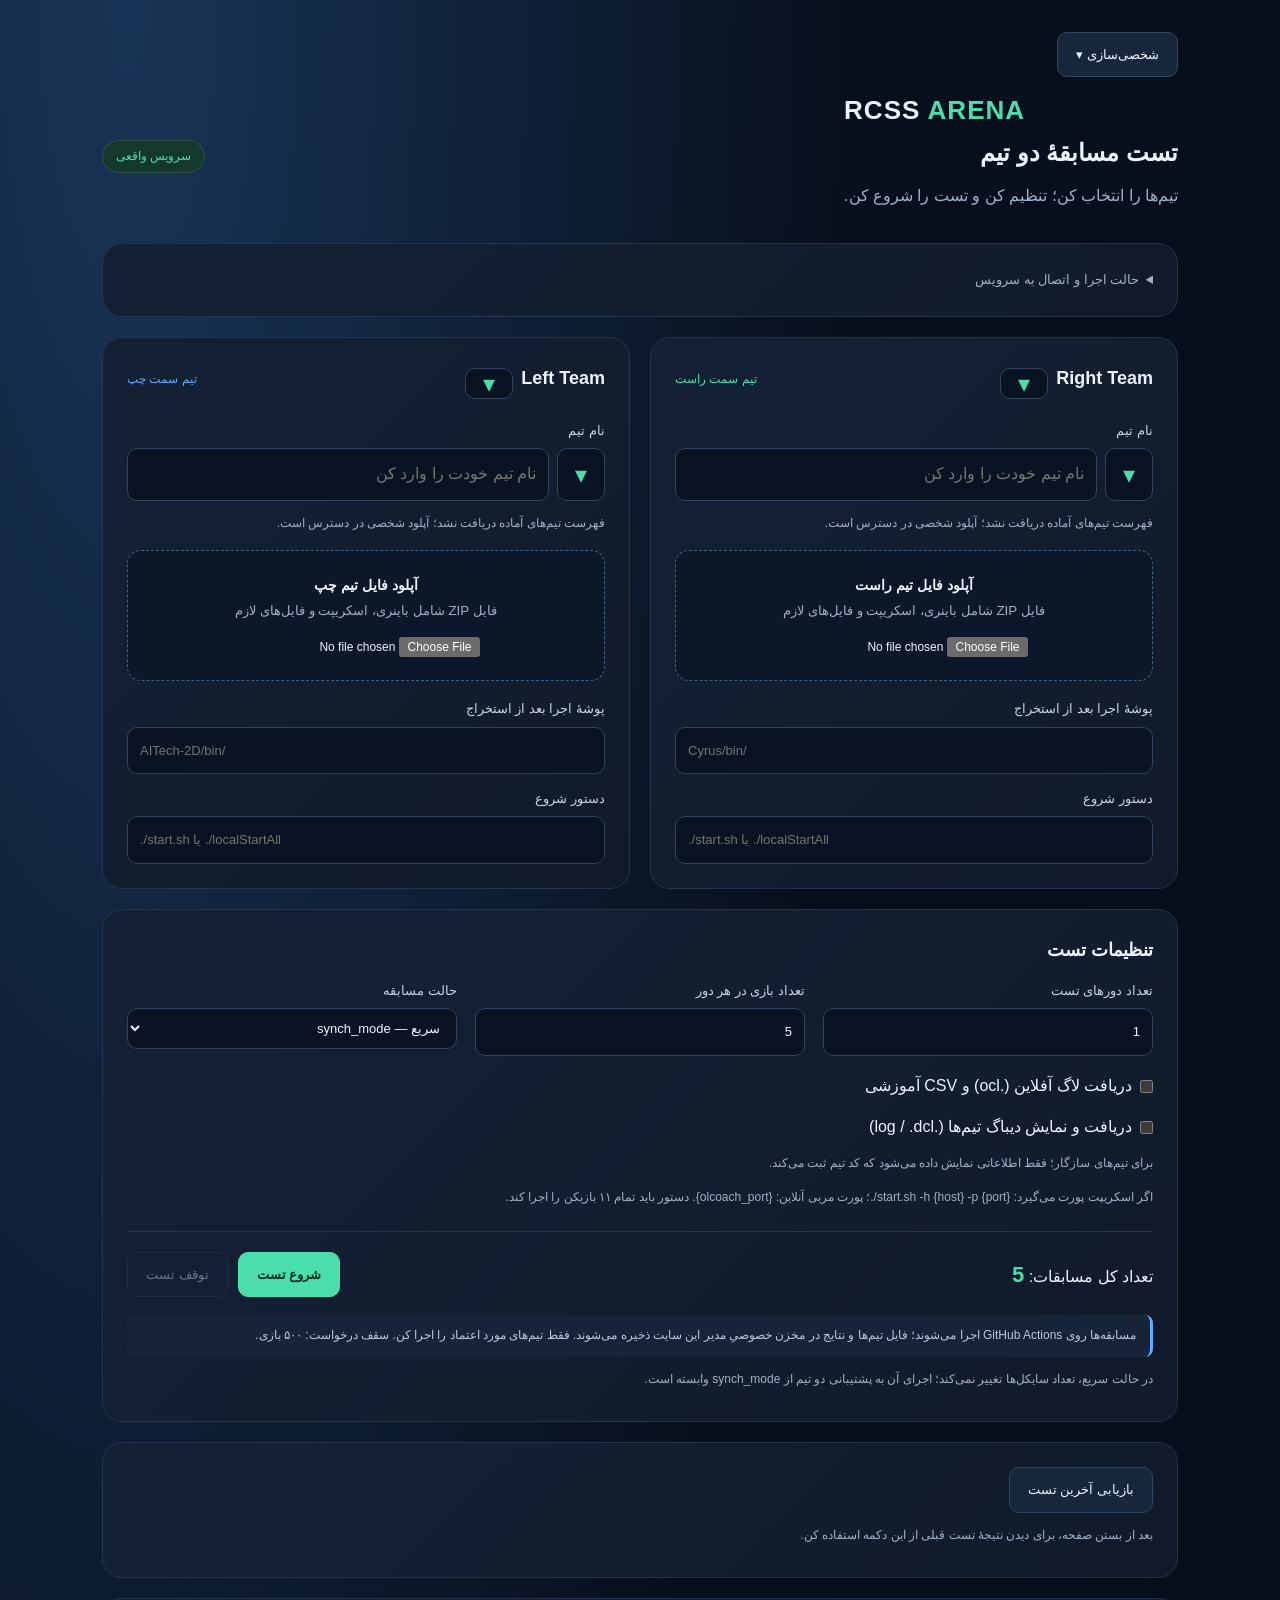
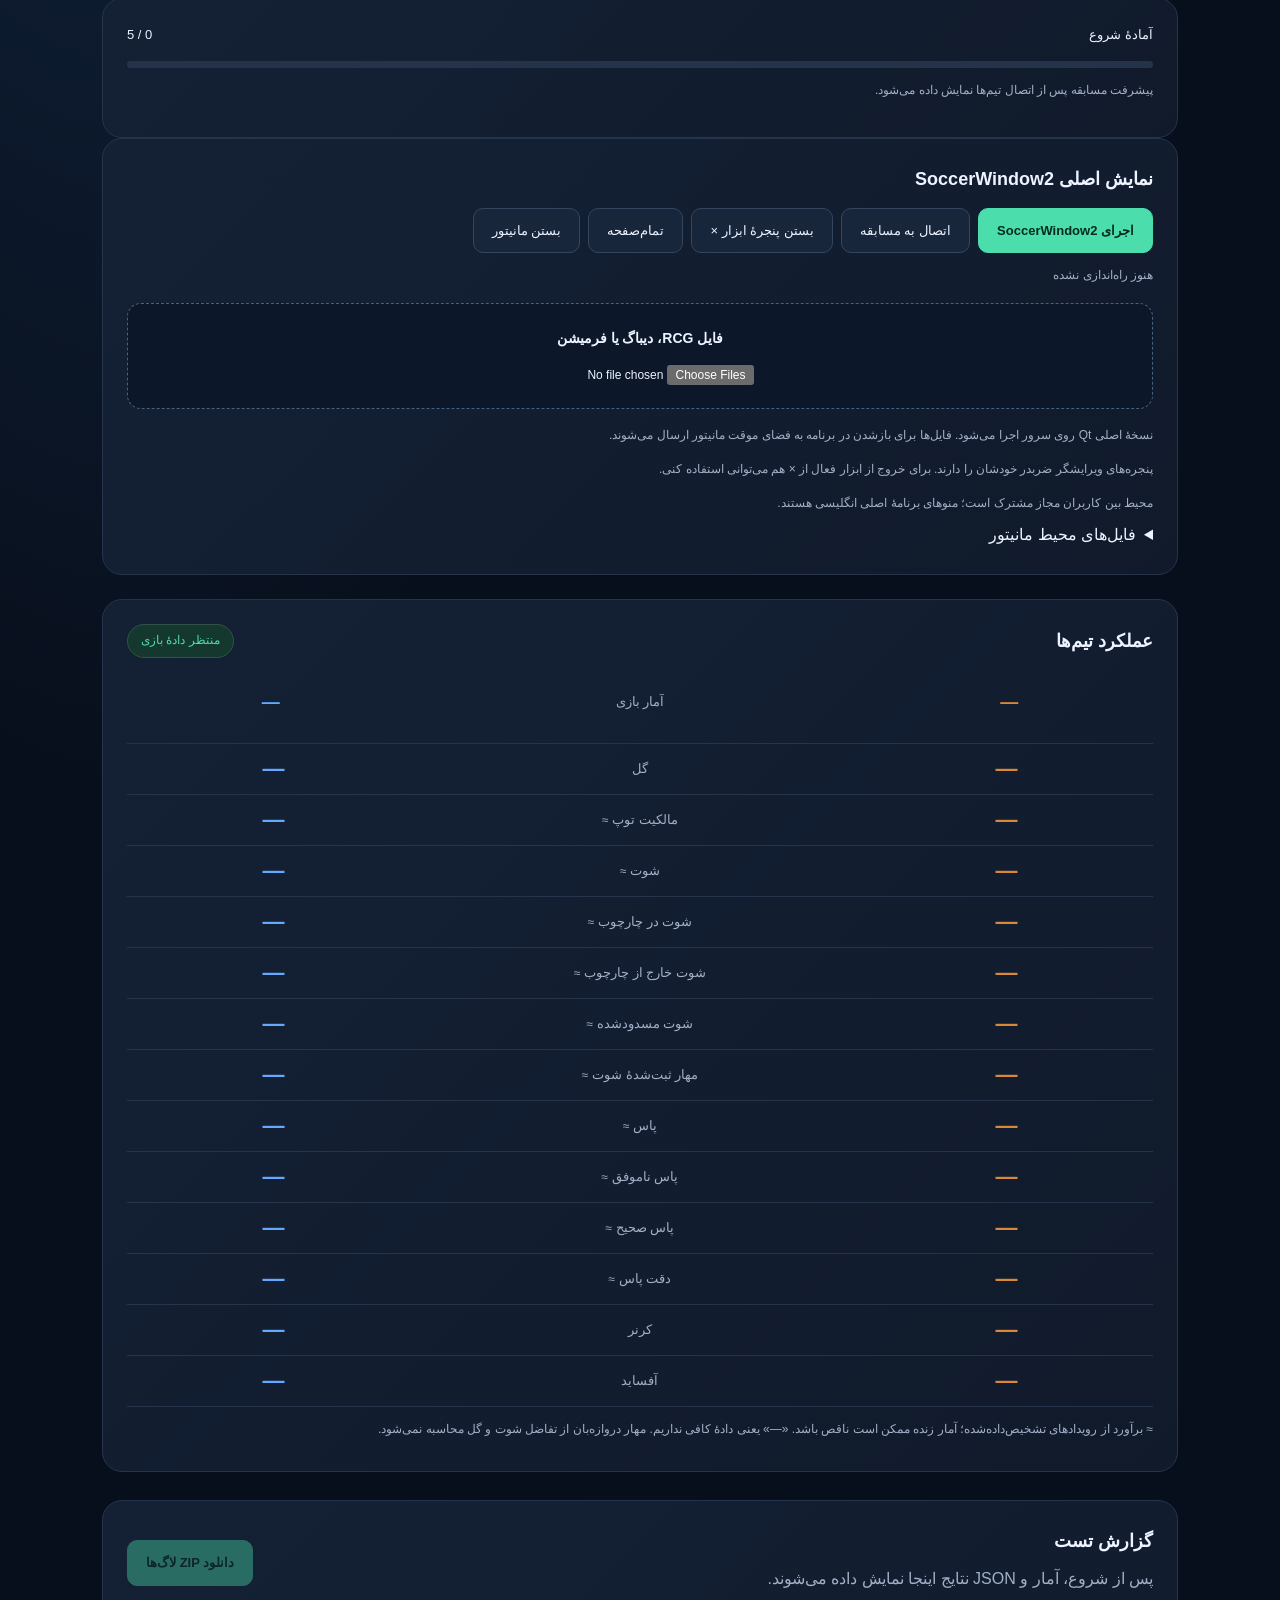
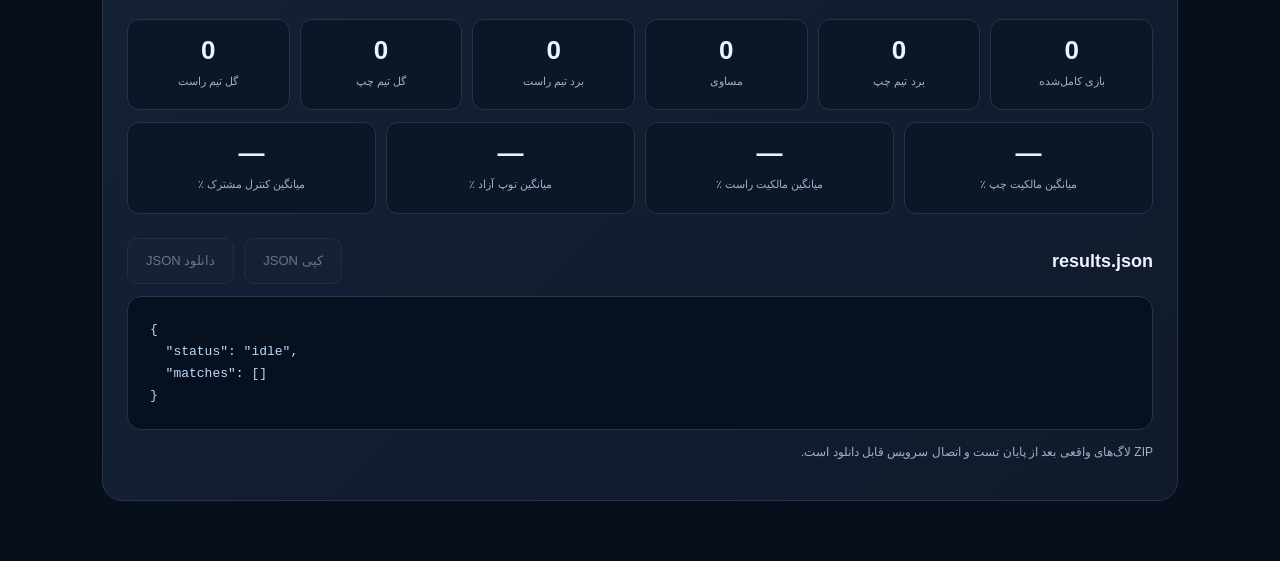
==== static/index.html @ b28826cb "Install upstream time header; complete site translations and native desktop lifecycle" ====
<!doctype html>
<html lang="fa" dir="rtl">
<head>
<meta charset="utf-8"><meta name="viewport" content="width=device-width,initial-scale=1">
<title>RCSS Arena | تست مسابقه</title>
<style>
:root{--bg:#080f1c;--panel:#111c2d;--line:#26344b;--text:#edf3ff;--muted:#a1b0c7;--blue:#62a9ff;--green:#4bddac;--red:#ff838b}*{box-sizing:border-box}body{margin:0;background:radial-gradient(ellipse at 10% 0%,#183456 0,transparent 45%),var(--bg);color:var(--text);font-family:Tahoma,Arial,sans-serif;line-height:1.8}button,input,select{font:inherit}button{cursor:pointer}button:disabled{opacity:.4;cursor:not-allowed}main{max-width:1120px;margin:auto;padding:32px 22px 60px}header{display:flex;align-items:center;justify-content:space-between;gap:16px;margin-bottom:26px}.brand{font:bold 26px Arial;letter-spacing:1px}.brand span{color:var(--green)}h1{font-size:24px;margin:5px 0}h2{font-size:18px;margin:0}p{margin:7px 0;color:var(--muted)}.badge{border:1px solid #315245;background:#14372e;color:var(--green);border-radius:30px;padding:5px 13px;font-size:12px}.card{background:linear-gradient(135deg,#142135,#101a2b);border:1px solid var(--line);border-radius:20px;padding:24px}.teams{display:grid;grid-template-columns:1fr 1fr;gap:20px;direction:ltr}.team{direction:rtl}.team-head{display:flex;align-items:center;justify-content:space-between;margin-bottom:20px}.side{font-size:12px;color:var(--blue)}.right .side{color:var(--green)}.upload{display:block;border:1px dashed #48617e;background:#0c1729;border-radius:14px;padding:22px 12px;text-align:center;cursor:pointer;margin:16px 0}.upload strong{display:block;font-size:14px}.upload small{color:var(--muted);display:block;overflow-wrap:anywhere}.upload input{display:block;margin:14px auto 0;max-width:100%;font-size:12px}label.field{display:block;font-size:13px;color:#c7d4e7;margin-top:13px}input:not([type=file]),select{width:100%;margin-top:6px;background:#091322;color:var(--text);border:1px solid #33435c;border-radius:10px;padding:11px 12px;outline:none}input:focus,select:focus{border-color:var(--blue);box-shadow:0 0 0 3px #62a9ff18}input.ltr{direction:ltr;text-align:left}.controls{margin-top:20px}.grid{display:grid;grid-template-columns:repeat(3,1fr);gap:18px}.total{display:flex;align-items:center;justify-content:space-between;border-top:1px solid var(--line);margin-top:22px;padding-top:20px;gap:15px}.total strong{color:var(--green);font-size:22px}.buttons{display:flex;gap:10px;flex-wrap:wrap}.btn{border:1px solid #34465f;background:#18263c;color:var(--text);border-radius:10px;padding:10px 18px;font-size:13px}.primary{background:var(--green);color:#042b20;border-color:var(--green);font-weight:bold}.secondary{background:transparent}.note{background:#172338;border-right:3px solid var(--blue);border-radius:8px;font-size:12px;padding:10px 14px;margin-top:18px;color:#b9c9e0}.connection{margin-bottom:20px}.connection summary{cursor:pointer;font-size:13px;color:var(--muted)}.connection-body{display:grid;grid-template-columns:180px 1fr;gap:16px;margin-top:10px}.status{margin-top:20px}.statusline{display:flex;justify-content:space-between;gap:12px;font-size:13px}.track{height:7px;background:#24334a;border-radius:20px;margin-top:14px;overflow:hidden}.bar{width:0;height:100%;background:var(--green);transition:width .25s}#error{color:var(--red);font-size:13px;margin-top:12px;white-space:pre-wrap}.results{margin-top:28px}.result-head{display:flex;justify-content:space-between;gap:16px;align-items:center;margin-bottom:18px}.stats{display:grid;grid-template-columns:repeat(6,1fr);gap:10px}.stat{background:#0b1626;border:1px solid var(--line);border-radius:12px;padding:15px 8px;text-align:center}.stat strong{display:block;font:700 26px Arial;color:var(--text)}.stat span{font-size:11px;color:var(--muted)}.json-head{display:flex;justify-content:space-between;align-items:center;margin:24px 0 12px;gap:12px}pre{direction:ltr;text-align:left;background:#07101e;color:#b9d8fa;padding:22px;border:1px solid var(--line);border-radius:14px;overflow:auto;max-height:500px;font:13px/1.7 Consolas,monospace;margin:0;tab-size:2}.foot{font-size:12px;color:var(--muted);margin-top:12px}.hidden{display:none!important}:focus-visible{outline:2px solid var(--green);outline-offset:3px}@media(max-width:700px){main{padding:22px 14px}.teams,.grid,.connection-body{grid-template-columns:1fr}.stats{grid-template-columns:repeat(3,1fr)}.total,.result-head,.json-head{align-items:stretch;flex-direction:column}.card{padding:19px}.brand{font-size:22px}h1{font-size:20px}.buttons .btn{flex:1}header{align-items:flex-start}.badge{white-space:nowrap}}
.team-name-row{display:flex;gap:8px;align-items:stretch}.team-name-row input{flex:1;min-width:0}.team-picker{position:relative;flex:0 0 48px;margin-top:6px}.team-picker select{margin:0;height:100%;padding:0;width:48px;appearance:none;color:transparent;cursor:pointer}.team-picker option{color:var(--text);background:#091322;font-size:14px}.team-picker>span{position:absolute;inset:0;display:flex;align-items:center;justify-content:center;pointer-events:none;color:var(--green);font-size:24px}
.monitor{margin-top:24px}.monitor-toolbar{display:grid;grid-template-columns:1fr 1fr auto;gap:14px;align-items:end}.monitor-toolbar .field{margin:0;min-width:0}.monitor-toolbar>.field{grid-column:1;grid-row:1}.monitor-mode-group{display:contents}.monitor-mode-group>.field{grid-column:2;grid-row:1}.monitor-mode-group>.foot{grid-column:2;grid-row:2}.monitor-toolbar select{height:44px}.monitor-toolbar>#monitorLoad{grid-column:3;grid-row:1;height:44px;align-self:end}.monitor-toolbar{row-gap:0}.monitor-score{display:flex;justify-content:space-between;align-items:center;gap:12px;padding:18px 0;font:700 20px Arial}.monitor-score span:first-child{color:#68b7ff}.monitor-score span:last-child{color:#ffb35c}.monitor-score span{overflow-wrap:anywhere;max-width:40%}.monitor-score strong{white-space:nowrap}.monitor canvas{display:block;width:100%;height:auto;border-radius:12px;border:1px solid #315b45}.monitor-controls{display:flex;align-items:center;gap:16px;flex-wrap:wrap;margin-top:12px}.monitor-controls label{font-size:12px}.monitor-controls select{width:auto;margin:0;padding:5px}.monitor input[type=range]{width:100%;padding:0;accent-color:var(--green);direction:ltr}@media(max-width:700px){.monitor-toolbar{grid-template-columns:1fr;row-gap:14px}.monitor-toolbar>.field,.monitor-mode-group>.field,.monitor-mode-group>.foot,.monitor-toolbar>#monitorLoad{grid-column:1;grid-row:auto}.monitor-score{font-size:16px}}
/* Personalization: dark remains the default. */
:root{color-scheme:dark}
:root[data-theme="light"]{color-scheme:light;--bg:#f4f7fb;--panel:#fff;--line:#ccd6e3;--text:#17263c;--muted:#52647b;--blue:#185ca8;--green:#08795b;--red:#bc253a}
:root[data-theme="light"] body{background:var(--bg)}
:root[data-theme="light"] .card{background:var(--panel)}
:root[data-theme="light"] :is(.upload,.stat,input:not([type=file]),select,.team-picker option){background:#f6f8fc;border-color:var(--line)}
:root[data-theme="light"] label.field{color:var(--text)}
:root[data-theme="light"] .btn{background:#e9eff7;border-color:var(--line)}
:root[data-theme="light"] .primary{background:var(--green);color:#fff}
:root[data-theme="light"] .note{background:#e9f1fc;color:#374e6a}
:root[data-theme="light"] .badge{background:#e3f5ee;border-color:#9ccdb9}
:root[data-theme="light"] .track{background:#dbe3ee}
:root[data-theme="light"] pre{background:#f6f8fc;color:#234567}
:root[data-theme="light"] #monitorLeft{color:#185ca8}
:root[data-theme="light"] #monitorRight{color:#995100}
.personalization{position:relative;width:max-content;margin:0 0 18px auto}
.personalization summary{cursor:pointer;list-style:none}
.personalization summary::-webkit-details-marker{display:none}
.theme-options{position:absolute;right:0;top:calc(100% + 8px);z-index:10;min-width:175px;background:var(--panel);border:1px solid var(--line);border-radius:12px;padding:8px;box-shadow:0 8px 24px #0002}
.theme-options .btn{display:block;width:100%;margin:4px 0;text-align:right}
.theme-options .btn[aria-pressed="true"]{border-color:var(--green);box-shadow:inset 3px 0 var(--green)}
.goal-toast{position:fixed;top:24px;right:20px;z-index:100;max-width:min(360px,calc(100vw - 40px));padding:16px 22px;background:var(--panel);color:var(--text);border:1px solid var(--green);border-right:5px solid var(--green);border-radius:14px;box-shadow:0 8px 30px #0003;pointer-events:none;opacity:0;transform:translateX(20px);transition:transform .3s ease,opacity .3s ease}
.goal-toast.visible{opacity:1;transform:translateX(0)}
.goal-toast strong,.goal-toast span{display:block}.goal-toast strong{color:var(--green)}.goal-toast span{font:700 20px/1.8 Arial;text-align:center;margin-top:6px}
@media(prefers-reduced-motion:reduce){.goal-toast{transition:none}}
.monitor-score{display:grid;grid-template-columns:minmax(0,1fr) 150px minmax(0,1fr);gap:14px;align-items:center}
.monitor-score .score-team{display:flex;align-items:center;gap:14px;min-width:0}.monitor-score .score-right{justify-content:flex-end}
.monitor-score .score-team span{max-width:none;font-size:18px;color:var(--text);overflow-wrap:anywhere}
.monitor-score .score-team strong{font-size:30px}.score-left strong{color:var(--blue)}.score-right strong{color:#ffb35c}
.cycle-box{border:1px solid var(--line);border-radius:9px;padding:8px 6px;background:var(--panel);text-align:center;font:600 14px/1.6 Tahoma;color:var(--muted)}
.monitor-ratings{display:grid;grid-template-columns:minmax(0,1fr) 150px minmax(0,1fr);gap:14px;margin-top:12px}
.team-rating{display:flex;align-items:center;gap:8px;width:max-content;max-width:100%;padding:8px 12px;border:1px solid #67c7b0;border-radius:10px;background:#dff7ef;color:#165c48}
.team-rating span{font:12px Tahoma}.team-rating strong{font:700 24px Arial}.team-rating small{font:12px Arial;color:#367565}
.rating-right{justify-self:end;background:#fff0df;color:#885019;border-color:#ddb180}.rating-right small{color:#926946}
@media(max-width:700px){.monitor-score,.monitor-ratings{grid-template-columns:minmax(0,1fr) 95px minmax(0,1fr);gap:6px}.monitor-score .score-team{gap:6px}.monitor-score .score-team span{font-size:12px}.monitor-score .score-team strong{font-size:24px}.cycle-box{font-size:11px}.team-rating{padding:6px;gap:4px;flex-wrap:wrap}.team-rating span{font-size:10px}.team-rating strong{font-size:19px}}
.live-timeline{position:relative;direction:ltr;margin-top:12px}.live-timeline input{position:relative;z-index:2;background:transparent;display:block;margin:0}.live-edge{position:absolute;right:0;top:50%;height:8px;width:8px;border-radius:50%;background:var(--green);opacity:.3;pointer-events:none;transform:translateY(-50%)}.live-trail{position:absolute;right:0;top:50%;height:3px;background:var(--green);opacity:.14;pointer-events:none;transform:translateY(-50%);width:0}.live-button{color:var(--green)}.live-button[data-following="true"]{background:var(--green);color:#10251e}
.performance{margin-top:24px}.performance-grid{display:grid;grid-template-columns:minmax(0,1fr) minmax(100px,1.25fr) minmax(0,1fr);gap:10px;align-items:center;direction:ltr}.performance-name{font-weight:bold;font-size:18px;overflow-wrap:anywhere;padding:10px 4px;text-align:center}.performance-left{color:var(--blue)}.performance-right{color:#d98935}.performance-label{direction:rtl;text-align:center;color:var(--muted);font-size:13px}.performance-value{border:1px solid var(--line);background:var(--bg);border-radius:12px;text-align:center;font:700 24px Arial;padding:13px 6px}.performance-value.left{color:var(--blue);border-left:3px solid var(--blue)}.performance-value.right{color:#d98935;border-right:3px solid #d98935}@media(max-width:500px){.performance-grid{gap:8px;grid-template-columns:minmax(0,1fr) minmax(95px,1.3fr) minmax(0,1fr)}.performance-name{font-size:14px}.performance-label{font-size:11px}.performance-value{font-size:21px}}
.performance-heading,.match-stat-row{display:grid;grid-template-columns:minmax(0,1fr) minmax(130px,1.5fr) minmax(0,1fr);align-items:center;gap:10px;direction:ltr}.performance-heading{padding-bottom:15px;border-bottom:1px solid var(--line)}.match-stat-row{padding:12px 4px;border-bottom:1px solid var(--line)}.match-stat-label{text-align:center;font-size:13px;color:var(--muted)}.match-stat-label small{color:var(--muted);font-size:12px}.stat-number{text-align:center;font:700 22px Arial}.stat-number-left{color:var(--blue)}.stat-number-right{color:#d98935}.match-stat-bar{grid-column:1/-1;display:flex;height:5px;border-radius:10px;overflow:hidden;direction:ltr;margin:0 8px}.match-stat-bar span:first-child{width:var(--left-share,50%);background:var(--blue)}.match-stat-bar span:last-child{flex:1;background:#d98935}.match-stat-bar[hidden]{display:none}.performance-details{margin-top:18px}.performance-details summary{cursor:pointer;color:var(--muted);font-size:13px}.performance-name{margin:0}@media(max-width:500px){.performance-heading,.match-stat-row{grid-template-columns:minmax(0,1fr) minmax(125px,1.5fr) minmax(0,1fr);gap:6px}.stat-number{font-size:19px}.match-stat-label{font-size:12px}}
.source-build-action{display:flex;justify-content:center;margin-top:20px}:root .source-build-action .source-build-button{background:#ffe266;color:#473500;border-color:#e9c641;min-width:135px;font-weight:bold}:root .source-build-action .source-build-button[data-status="completed"]{background:#4bddac;color:#043c2b;border-color:#22b884}:root .source-build-action .source-build-button[data-status="failed"]{background:#ff7777;color:#4a0e0e;border-color:#dc4848}.source-build-progress{text-align:center}.source-build-errors{margin-top:12px}.source-build-errors summary{cursor:pointer;color:var(--red)}.source-build-errors pre{max-height:350px;white-space:pre-wrap;overflow-wrap:anywhere;font-size:12px}

#matchMonitor [hidden]{display:none!important}
#matchMonitor.sw-windows .sw-title{background:#0078d4;color:white}#matchMonitor.sw-windows .sw-title button{color:white}#matchMonitor.sw-windows .sw-toolbar,#matchMonitor.sw-windows .sw-menubar{background:#f0f0f0}
/* SoccerWindow2 desktop workspace. Independent of the Arena page theme. */
#matchMonitor.sw-window{padding:0;border:1px solid #7e7e7e;border-radius:4px;background:#efefef;color:#151515;box-shadow:0 8px 24px #0003;overflow:visible;color-scheme:light}
.sw-title{background:linear-gradient(#fbfbfb,#ddd);padding:5px 10px;display:flex;justify-content:space-between;gap:12px;border-bottom:1px solid #aaa;font:12px/1.6 Arial;direction:ltr;border-radius:3px 3px 0 0}
.sw-title button{border:0;background:transparent;color:#222;padding:0 7px}
.sw-menubar{display:flex;flex-wrap:wrap;position:relative;z-index:8;background:#efefef;border-bottom:1px solid #b5b5b5;direction:ltr;font:13px/1.5 Arial}
.sw-menu{position:relative}.sw-menu>summary{list-style:none;padding:5px 10px;cursor:pointer}.sw-menu>summary::-webkit-details-marker{display:none}.sw-menu[open]>summary,.sw-menu>summary:hover{background:#bdd8f5}
.sw-popup{position:absolute;left:0;top:100%;background:#f6f6f6;border:1px solid #888;box-shadow:3px 4px 8px #0004;min-width:260px;max-width:min(90vw,390px);max-height:65vh;overflow:auto;padding:3px;z-index:10;color:#111}
.sw-menu:last-child .sw-popup{left:auto;right:0}.sw-popup button{display:grid;grid-template-columns:18px 1fr auto;gap:6px;width:100%;border:0;background:transparent;color:inherit;padding:5px 9px;white-space:nowrap;text-align:left;font:12px/1.5 Arial;align-items:center;border-radius:0}.sw-popup button:hover:not(:disabled),.sw-popup button:focus-visible{background:#bdd8f5;outline:1px solid #76a9dc}.sw-popup kbd{color:#666;font:11px Arial}.sw-popup hr{margin:4px;border:0;border-top:1px solid #ccc}.sw-popup .sw-subtitle{padding:3px 10px;color:#666;font-size:11px;background:#e5e5e5}.sw-popup button:disabled{opacity:.5}
.sw-toolbar{display:flex;gap:2px;align-items:center;flex-wrap:wrap;direction:ltr;background:#e7e7e7;border-bottom:1px solid #aaa;padding:4px 6px}.sw-tool{border:1px solid transparent;border-radius:2px;background:transparent;color:#202020;width:30px;height:29px;font:17px Arial;padding:2px;display:inline-flex;align-items:center;justify-content:center}.sw-tool:hover,.sw-tool[aria-pressed=true]{background:#d2e5f8;border-color:#7baddb}.sw-divider{height:23px;border-left:1px solid #aaa;margin:0 4px}.sw-toolbar input{width:76px!important;margin:0!important;padding:3px 5px!important;border:1px solid #aaa!important;border-radius:2px!important;background:white!important;color:black!important;font:12px Arial}.sw-toolbar label{font:11px Arial;color:#333;margin-left:5px}
.sw-content{padding:10px 14px;min-width:0}.sw-content #monitorFilePanel .upload{display:flex;align-items:center;justify-content:space-between;gap:8px;margin:6px 0;padding:5px 8px}.sw-content #monitorFilePanel .upload small{display:none}.sw-content #monitorFilePanel .upload strong{font-size:11px}.sw-content #monitorFilePanel .upload input{margin:0;font-size:11px;max-width:60%}.sw-content .result-head{margin-bottom:8px}.sw-content h2{font-size:14px;color:#222}.sw-content .foot{color:#555;font-size:11px}.sw-content .badge{background:#f6f6f6;color:#222;border-color:#bbb;padding:3px 8px}
#matchMonitor.sw-window .btn{background:linear-gradient(#fff,#e2e2e2);color:#222;border:1px solid #aaa;border-radius:3px;padding:5px 10px;font-size:12px}#matchMonitor.sw-window select,#matchMonitor.sw-window input:not([type=range]):not([type=checkbox]):not([type=file]){background:#fff;color:#222;border:1px solid #999;border-radius:2px;padding:5px 8px}#matchMonitor.sw-window label.field{color:#333}#matchMonitor.sw-window .monitor-toolbar select,#matchMonitor.sw-window #monitorLoad{height:32px}#matchMonitor.sw-window .team-picker select{color:transparent}#matchMonitor.sw-window .team-picker option{color:#222;background:#fff}#matchMonitor.sw-window .team-picker>span{color:#222}
#matchMonitor.sw-window canvas{border:1px solid #777;border-radius:0;touch-action:none;cursor:crosshair}#matchMonitor.sw-window .upload{background:white;border-color:#aaa;border-radius:3px;padding:8px}#matchMonitor.sw-window .upload small{color:#555}#matchMonitor.sw-window .monitor-score{background:white;border:1px solid #bbb;padding:6px 10px;margin:8px 0;grid-template-columns:minmax(0,1fr) 100px minmax(0,1fr)}#matchMonitor.sw-window .cycle-box{border-radius:0;background:#f5f5f5;color:#333;border-color:#aaa;padding:3px}#matchMonitor.sw-window .score-team span{color:#222;font:13px Arial}#matchMonitor.sw-window .score-left strong{color:#b38e00}#matchMonitor.sw-window .score-right strong{color:#dc1414}#matchMonitor.sw-window .monitor-controls{margin-top:6px;gap:10px}#matchMonitor.sw-window .monitor-ratings{margin-top:6px}#matchMonitor.sw-window .team-rating{border-radius:3px;padding:3px 7px}#matchMonitor.sw-window .live-timeline{margin:6px 0}#matchMonitor.sw-window .live-timeline input{accent-color:#6a9ccc}
.sw-statusbar{display:flex;gap:12px;justify-content:space-between;padding:4px 10px;background:#e6e6e6;border-top:1px solid #aaa;direction:ltr;font:11px/1.5 Arial;min-height:25px;flex-wrap:wrap}.sw-statusbar span{overflow-wrap:anywhere}
.sw-dialog{position:fixed;inset:0;z-index:90;display:flex;align-items:center;justify-content:center;background:#0005;padding:20px}.sw-dialog[hidden]{display:none}.sw-dialog-box{background:#efefef;border:1px solid #777;border-radius:3px;box-shadow:0 8px 30px #0005;color:#222;width:min(650px,100%);max-height:85vh;overflow:auto;direction:ltr;font:13px/1.6 Arial}.sw-dialog-head{display:flex;justify-content:space-between;position:sticky;top:0;background:linear-gradient(#fff,#ddd);padding:7px 12px;border-bottom:1px solid #aaa;z-index:1}.sw-dialog-head button{background:transparent;border:0;color:#222}.sw-dialog-body{padding:14px}.sw-dialog-body table{width:100%;border-collapse:collapse;font-size:12px}.sw-dialog-body th,.sw-dialog-body td{border:1px solid #bbb;padding:5px;text-align:left;overflow-wrap:anywhere}.sw-dialog-body input,.sw-dialog-body select{background:#fff!important;color:#222!important;border:1px solid #999!important;padding:5px!important;border-radius:2px!important}.sw-dialog-body label{display:block;margin:6px 0}.sw-dialog-body p{color:#444}.sw-dialog-body button{background:#e3e3e3;border:1px solid #999;padding:5px 10px;color:#222;margin:4px}.sw-dialog-body pre{background:#fff;color:#222;border-radius:2px;font-size:11px}
#matchMonitor.sw-window:fullscreen{width:100vw;height:100vh;overflow:auto;border:0}.sw-compact .sw-content .result-head,.sw-compact #monitorConcurrent,.sw-compact .monitor-ratings{display:none}.sw-compact .sw-content{padding:5px}.sw-compact canvas{max-height:calc(100vh - 200px);object-fit:contain}
@media(max-width:700px){.sw-menu>summary{padding:5px 7px;font-size:12px}.sw-content{padding:8px}.sw-popup{position:fixed;left:5vw!important;right:auto!important;top:10vh;width:90vw}.sw-title{font-size:11px}.sw-toolbar{gap:1px}.sw-content .monitor-toolbar{gap:6px}.sw-content .monitor-score{grid-template-columns:minmax(0,1fr) 65px minmax(0,1fr)!important}.sw-dialog{padding:8px}}

/* Match the Arena light/dark theme while preserving SoccerWindow controls. */
#matchMonitor.sw-window{background:var(--panel);color:var(--text);border-color:var(--line);border-radius:14px;color-scheme:inherit}
#matchMonitor.sw-window :is(.sw-title,.sw-toolbar,.sw-menubar,.sw-statusbar){background:var(--bg);color:var(--text);border-color:var(--line)}
#matchMonitor.sw-window .sw-title{border-radius:14px 14px 0 0}#matchMonitor.sw-window :is(.sw-title button,.sw-tool,.sw-toolbar label){color:var(--text)}
#matchMonitor.sw-window .sw-popup{background:var(--panel);color:var(--text);border-color:var(--line)}#matchMonitor.sw-window .sw-popup kbd{color:var(--muted)}
#matchMonitor.sw-window .sw-menu[open]>summary,#matchMonitor.sw-window .sw-menu>summary:hover,#matchMonitor.sw-window .sw-popup button:hover:not(:disabled),#matchMonitor.sw-window .sw-tool:hover,#matchMonitor.sw-window .sw-tool[aria-pressed=true]{background:color-mix(in srgb,var(--blue) 22%,var(--panel));border-color:var(--blue)}
#matchMonitor.sw-window :is(h2,label.field,.score-team span){color:var(--text)}#matchMonitor.sw-window :is(.foot,.upload small){color:var(--muted)}
#matchMonitor.sw-window :is(.btn,.badge,.monitor-score,.cycle-box,.upload){background:var(--panel);color:var(--text);border-color:var(--line)}
#matchMonitor.sw-window :is(select,input:not([type=range]):not([type=checkbox]):not([type=file])){background:var(--bg)!important;color:var(--text)!important;border-color:var(--line)!important}
#matchMonitor.sw-window .team-picker select{color:transparent!important}
#matchMonitor.sw-window :is(.team-picker option){background:var(--panel);color:var(--text)}#matchMonitor.sw-window .team-picker>span{color:var(--green)}
.sw-dialog-box,.sw-dialog-head{background:var(--panel);color:var(--text);border-color:var(--line)}.sw-dialog-head button,.sw-dialog-body p{color:var(--text)}.sw-dialog-body :is(td,th){border-color:var(--line)}.sw-dialog-body :is(input,select){background:var(--bg)!important;color:var(--text)!important;border-color:var(--line)!important}.sw-dialog-body :is(button,pre){background:var(--bg);color:var(--text);border-color:var(--line)}
.sw-workbench{padding:10px 14px;border-bottom:1px solid var(--line);background:var(--panel);color:var(--text);font-size:12px;direction:rtl}.sw-workbench[hidden]{display:none}.sw-workbench>summary{cursor:pointer;font-weight:bold}.sw-workbench .sw-panel-controls{display:flex;align-items:center;gap:8px;flex-wrap:wrap;margin-top:8px}.sw-workbench select,.sw-workbench input{max-width:170px;margin:0!important;padding:4px!important;font-size:12px}.sw-workbench input[type=checkbox]{width:auto}.sw-workbench input[type=file]{max-width:250px}.sw-workbench button{padding:4px 9px}.sw-workbench pre{max-height:180px;margin-top:8px;padding:8px;font-size:11px;background:var(--bg);color:var(--text);white-space:pre-wrap}.sw-workbench .foot{margin:5px 0;font-size:11px}.sw-workbench table{width:100%;direction:ltr;border-collapse:collapse;font-size:11px}.sw-workbench td{padding:3px 5px}.sw-workbench table input{width:70px!important}.sw-workbench .formation-coordinates{max-height:170px;overflow:auto}

#nativeLegacy{display:none!important}.native-actions{display:flex;flex-wrap:wrap;gap:8px;margin:12px 0}#nativeFrame{display:block;width:100%;height:min(78vw,900px);min-height:360px;border:1px solid var(--line);border-radius:6px;background:#16191e}#nativeFrame[hidden]{display:none}#nativeFiles{display:flex;flex-wrap:wrap;gap:14px;padding:12px}#nativeFiles a{color:var(--blue)}.theme-options details{min-width:140px;padding:8px}.theme-options details>div{display:flex;gap:6px;padding-top:10px}html[dir=ltr] .personalization{margin-left:auto;margin-right:0}
</style>
</head>
<body><div class="goal-toast" id="goalToast" role="status" aria-live="polite" aria-atomic="true"><strong id="goalToastTitle"></strong><span id="goalToastScore" dir="ltr"></span></div><main>
<details class="personalization"><summary class="btn">شخصی‌سازی ▾</summary><div class="theme-options"><details><summary>رنگ</summary><div role="group"><button type="button" class="btn" id="themeLight" aria-pressed="false">تم روشن</button><button type="button" class="btn" id="themeDark" aria-pressed="true">تم مشکی</button></div></details><details><summary>زبان</summary><div role="group"><button type="button" class="btn" id="languageFa" aria-pressed="true">فارسی</button><button type="button" class="btn" id="languageEn" aria-pressed="false">English</button></div></details></div></details>
<header><div><div class="brand" dir="ltr">RCSS <span>ARENA</span></div><h1>تست مسابقهٔ دو تیم</h1><p>تیم‌ها را انتخاب کن؛ تنظیم کن و تست را شروع کن.</p></div><span class="badge" id="modeBadge">سرویس واقعی</span></header>
<details class="card connection"><summary>حالت اجرا و اتصال به سرویس</summary><div class="connection-body"><label class="field">حالت اجرا<select id="mode"><option value="demo">آزمایشی (نتایج ساختگی)</option><option value="server" selected>اجرای ابری — GitHub Actions</option><option value="personal">اجرای روی Ubuntu شخصی</option></select></label><label class="field">آدرس سرویس<input class="ltr" id="api" placeholder="https://your-service.example" autocomplete="url"></label></div><p class="foot">در حالت واقعی، فایل‌ها به سرویس انتخاب‌شده ارسال می‌شوند. این سایت به‌تنهایی سرور RCSS را اجرا نمی‌کند.</p><div id="personalPanel" hidden><button class="btn" id="personalPair" type="button">اتصال Ubuntu شخصی</button><span id="personalStatus" role="status">Worker هنوز متصل نیست</span><p class="foot">Worker باید روی Ubuntu روشن بماند. سرور، تیم‌ها و فایل‌ها روی سیستم خودت اجرا و ذخیره می‌شوند. مانیتور محلی: 127.0.0.1:6000</p><a href="https://github.com/tahalkhaftan/RCSS-arena/blob/main/PERSONAL_WORKER_FA.md" target="_blank" rel="noopener">راهنمای نصب روی Ubuntu</a><pre id="personalCommand" dir="ltr" style="white-space:pre-wrap;overflow-wrap:anywhere" hidden></pre></div></details>
<form id="form" novalidate>
<div class="teams">
<section class="card team left"><div class="team-head"><div class="team-name-row"><h2 dir="ltr">Left Team</h2><span class="team-picker"><select id="leftInputMode" aria-label="نوع فایل تیم"><option value="binary">آپلود باینری</option><option value="source">آپلود سورس و بیلد</option></select><span aria-hidden="true">▾</span></span></div><span class="side">تیم سمت چپ</span></div><label class="field" for="leftName">نام تیم</label><div class="team-name-row"><span class="team-picker" id="leftPresetPicker"><select id="leftPreset" aria-label="انتخاب تیم آماده یا آپلود شخصی" title="انتخاب تیم"><option value="">آپلود تیم شخصی</option></select><span aria-hidden="true">▾</span></span><input id="leftName" value="" placeholder="نام تیم خودت را وارد کن" required maxlength="80"></div><p class="foot" id="leftPresetInfo"></p><label class="upload"><strong>آپلود فایل تیم چپ</strong><small id="leftInfo">فایل ZIP شامل باینری، اسکریپت و فایل‌های لازم</small><input id="leftFile" type="file" accept=".zip,application/zip"></label><div id="leftBuildPanel" class="hidden"><label class="field">نوع بیس<select id="leftBase"><option value="school">دانش‌آموزی</option><option value="university">دانشجویی</option></select></label><label class="field">پوشهٔ اصلی سورس داخل ZIP<input class="ltr" id="leftSourceDir" placeholder="خالی = پیدا کردن خودکار پروژه"></label><p class="foot" id="leftBuildHint"></p></div><label class="field">پوشهٔ اجرا بعد از استخراج<input class="ltr" id="leftDir" value="" required placeholder="AITech-2D/bin/"></label><label class="field">دستور شروع<input class="ltr" id="leftCmd" value="" placeholder="./start.sh یا ./localStartAll" required spellcheck="false"></label><div id="leftSourceBuildControls" class="hidden"><div class="source-build-action"><button class="btn source-build-button" type="button" id="leftBuildButton" data-status="idle">بیلد</button></div><p class="foot source-build-progress" id="leftSourceBuildStatus"></p><details class="source-build-errors hidden" id="leftSourceBuildError"><summary>ارور ▾</summary><p class="foot" id="leftSourceBuildMessage"></p><button class="btn" type="button" id="leftSourceBuildRetry">دریافت خروجی کامل</button><pre id="leftSourceBuildLog"></pre></details></div></section>
<section class="card team right"><div class="team-head"><div class="team-name-row"><h2 dir="ltr">Right Team</h2><span class="team-picker"><select id="rightInputMode" aria-label="نوع فایل تیم"><option value="binary">آپلود باینری</option><option value="source">آپلود سورس و بیلد</option></select><span aria-hidden="true">▾</span></span></div><span class="side">تیم سمت راست</span></div><label class="field" for="rightName">نام تیم</label><div class="team-name-row"><span class="team-picker" id="rightPresetPicker"><select id="rightPreset" aria-label="انتخاب تیم آماده یا آپلود شخصی" title="انتخاب تیم"><option value="">آپلود تیم شخصی</option></select><span aria-hidden="true">▾</span></span><input id="rightName" value="" placeholder="نام تیم خودت را وارد کن" required maxlength="80"></div><p class="foot" id="rightPresetInfo"></p><label class="upload"><strong>آپلود فایل تیم راست</strong><small id="rightInfo">فایل ZIP شامل باینری، اسکریپت و فایل‌های لازم</small><input id="rightFile" type="file" accept=".zip,application/zip"></label><div id="rightBuildPanel" class="hidden"><label class="field">نوع بیس<select id="rightBase"><option value="school">دانش‌آموزی</option><option value="university">دانشجویی</option></select></label><label class="field">پوشهٔ اصلی سورس داخل ZIP<input class="ltr" id="rightSourceDir" placeholder="خالی = پیدا کردن خودکار پروژه"></label><p class="foot" id="rightBuildHint"></p></div><label class="field">پوشهٔ اجرا بعد از استخراج<input class="ltr" id="rightDir" value="" required placeholder="Cyrus/bin/"></label><label class="field">دستور شروع<input class="ltr" id="rightCmd" value="" placeholder="./start.sh یا ./localStartAll" required spellcheck="false"></label><div id="rightSourceBuildControls" class="hidden"><div class="source-build-action"><button class="btn source-build-button" type="button" id="rightBuildButton" data-status="idle">بیلد</button></div><p class="foot source-build-progress" id="rightSourceBuildStatus"></p><details class="source-build-errors hidden" id="rightSourceBuildError"><summary>ارور ▾</summary><p class="foot" id="rightSourceBuildMessage"></p><button class="btn" type="button" id="rightSourceBuildRetry">دریافت خروجی کامل</button><pre id="rightSourceBuildLog"></pre></details></div></section>
</div>
<section class="card controls"><h2>تنظیمات تست</h2><div class="grid"><label class="field">تعداد دورهای تست<input id="rounds" type="number" min="1" max="500" step="1" value="1" required></label><label class="field">تعداد بازی در هر دور<input id="games" type="number" min="1" max="500" step="1" value="5" required></label><label class="field">حالت مسابقه<select id="speed"><option value="sync" selected>سریع — synch_mode</option><option value="normal">معمولی</option></select></label></div><label style="display:flex;align-items:center;gap:8px;margin-top:16px"><input id="offlineLogging" type="checkbox" style="width:auto;margin:0"> دریافت لاگ آفلاین (.ocl) و CSV آموزشی</label><label style="display:flex;align-items:center;gap:8px;margin-top:12px"><input id="debugLogging" type="checkbox" style="width:auto;margin:0"> دریافت و نمایش دیباگ تیم‌ها (.log / .dcl)</label><p class="foot">برای تیم‌های سازگار؛ فقط اطلاعاتی نمایش داده می‌شود که کد تیم ثبت می‌کند.</p><p class="foot">اگر اسکریپت پورت می‌گیرد: <bdi>./start.sh -h {host} -p {port}</bdi>؛ پورت مربی آنلاین: <bdi>{olcoach_port}</bdi>. دستور باید تمام ۱۱ بازیکن را اجرا کند.</p><div class="total"><div>تعداد کل مسابقات: <strong id="total">5</strong></div><div class="buttons"><button class="btn primary" id="start" type="submit">شروع تست</button><button class="btn secondary" id="stop" type="button" disabled>توقف تست</button></div></div><div class="note" id="demoNote">مسابقه‌ها روی GitHub Actions اجرا می‌شوند؛ فایل تیم‌ها و نتایج در مخزن خصوصیِ مدیر این سایت ذخیره می‌شوند. فقط تیم‌های مورد اعتماد را اجرا کن. سقف درخواست: ۵۰۰ بازی.</div><p class="foot">در حالت سریع، تعداد سایکل‌ها تغییر نمی‌کند؛ اجرای آن به پشتیبانی دو تیم از synch_mode وابسته است.</p></section>
</form>
<section class="card status"><div class="buttons"><button class="btn" id="recent">بازیابی آخرین تست</button></div><p class="foot">بعد از بستن صفحه، برای دیدن نتیجهٔ تست قبلی از این دکمه استفاده کن.</p></section>
<section class="card status" aria-live="polite"><div class="statusline"><span id="status">آمادهٔ شروع</span><span id="counter">0 / 5</span></div><div class="track" role="progressbar" aria-label="پیشرفت تست" aria-valuemin="0" aria-valuemax="500" aria-valuenow="0"><div class="bar" id="bar"></div></div><p class="foot" id="liveProgress">پیشرفت مسابقه پس از اتصال تیم‌ها نمایش داده می‌شود.</p><div id="error" role="alert"></div></section>
<section class="card hidden" id="buildErrors" style="margin-top:20px"><h2>خطای بیلد</h2><details id="leftBuildError" class="hidden"><summary>ارور تیم چپ ▾</summary><p class="foot" id="leftBuildMessage"></p><button type="button" class="btn" id="leftBuildRetry">دریافت دوبارهٔ خروجی کامل</button><pre id="leftBuildLog" aria-label="خروجی کامل ترمینال بیلد تیم چپ"></pre></details><details id="rightBuildError" class="hidden"><summary>ارور تیم راست ▾</summary><p class="foot" id="rightBuildMessage"></p><button type="button" class="btn" id="rightBuildRetry">دریافت دوبارهٔ خروجی کامل</button><pre id="rightBuildLog" aria-label="خروجی کامل ترمینال بیلد تیم راست"></pre></details></section>
<section class="card" id="nativeMonitor"><h2>نمایش اصلی SoccerWindow2</h2><div class="native-actions"><button class="btn primary" id="nativeStart">اجرای SoccerWindow2</button><button class="btn" id="nativeConnect">اتصال به مسابقه</button><button class="btn" id="nativeCloseTool">بستن پنجرهٔ ابزار ×</button><button class="btn" id="nativeFull">تمام‌صفحه</button><button class="btn" id="nativeStop">بستن مانیتور</button></div><p class="foot" id="nativeStatus" role="status">هنوز راه‌اندازی نشده</p><iframe id="nativeFrame" title="SoccerWindow2 native desktop" allow="fullscreen" hidden></iframe><label class="upload"><strong>فایل RCG، دیباگ یا فرمیشن</strong><input id="nativeUpload" type="file" multiple accept=".rcg,.gz,.log,.dcl,.ocl,.conf,.json,.dat,.csv,.xpm,.png,.svg,.txt,.xml"></label><p class="foot">نسخهٔ اصلی Qt روی سرور اجرا می‌شود. فایل‌ها برای بازشدن در برنامه به فضای موقت مانیتور ارسال می‌شوند.</p><p class="foot">پنجره‌های ویرایشگر ضربدر خودشان را دارند. برای خروج از ابزار فعال از × هم می‌توانی استفاده کنی.</p><p class="foot">محیط بین کاربران مجاز مشترک است؛ منوهای برنامهٔ اصلی انگلیسی هستند.</p><details><summary>فایل‌های محیط مانیتور</summary><button class="btn" id="nativeRefreshFiles">تازه‌سازی</button><div id="nativeFiles" dir="ltr"></div></details></section><div id="nativeLegacy" hidden aria-hidden="true"><section class="card monitor" id="matchMonitor" tabindex="0" aria-label="مانیتور مسابقه">
<div class="sw-title"><span>◉ soccerwindow2 — RCSS Arena Web</span><button type="button" id="swFullscreen" title="Full Screen (F11)">□</button></div><nav class="sw-menubar" id="swMenus" aria-label="SoccerWindow2 menus"></nav><div class="sw-toolbar" id="swMainTools" role="toolbar" aria-label="Monitor tools"></div><div class="sw-toolbar" id="swPlayTools" role="toolbar" aria-label="LogPlayer tools"></div>
<details class="sw-workbench" id="swDebugPanel" hidden><summary>دیباگ تیم‌ها</summary><div class="sw-panel-controls"><input id="swDebugFiles" type="file" multiple accept=".log,.dcl" aria-label="فایل دیباگ"><label>تیم فایل‌ها <select id="swDebugSide"><option value="auto">تشخیص از نام / DCL</option><option value="l">چپ</option><option value="r">راست</option></select></label><label>بازیکن <select id="swDebugAgent"><option value="all">همه</option><option value="selected">بازیکن انتخاب‌شده</option></select></label><label><input id="swDebugShow" type="checkbox" checked> نمایش روی زمین</label><label>ماسک دسته <input id="swDebugMask" type="number" value="0" min="0" aria-label="ماسک دیباگ"></label><label>سایکل بدون RCG <input id="swDebugCycle" type="number" value="0" min="0"></label><button type="button" class="btn" id="swDebugClear">پاک‌کردن فایل‌ها</button></div><p class="foot" id="swDebugInfo">فایل .log یا .dcl واقعی را انتخاب کن، یا پیش از شروع تست دریافت دیباگ را فعال کن.</p><pre id="swDebugText" dir="ltr">بدون دادهٔ دیباگ</pre></details>
<details class="sw-workbench" id="swFormationPanel" hidden><summary>نمایش و ویرایش فرمیشن</summary><div class="sw-panel-controls"><input id="swFormationFile" type="file" accept=".conf,.json" aria-label="فایل فرمیشن"><button type="button" class="btn" id="swFormationNew">فرمیشن جدید</button><label>نمونه <select id="swFormationSample" aria-label="نمونهٔ فرمیشن"></select></label><label><input id="swFormationEdit" type="checkbox" checked> ویرایش با کشیدن</label><label><input id="swFormationShow" type="checkbox" checked> نمایش فرمیشن</label><label><input id="swFormationBackground" type="checkbox"> پس‌زمینهٔ مسابقه</label><button type="button" class="btn" id="swFormationUndo">برگرداندن</button><button type="button" class="btn" id="swFormationSave">دانلود فرمیشن</button></div><p class="foot" id="swFormationInfo">بازیکنان و توپ را روی زمین بکش؛ فایل اصلی تیم بدون دانلود و جایگزینی تغییر نمی‌کند.</p><div class="formation-coordinates" id="swFormationCoordinates"></div></details>
<div class="sw-content">
<div class="result-head"><div><div class="team-name-row"><span class="team-picker"><select id="monitorSource" aria-label="منبع مانیتور" title="منبع مانیتور"><option value="server">اتصال به سرور</option><option value="file">خواندن فایل RCG</option></select><span aria-hidden="true">▾</span></span><h2>مانیتور مسابقه</h2></div><p class="foot">پخش مستقیم موقعیت توپ و بازیکن‌ها ممکن است با تأخیر همراه باشد؛ در قطع ارتباط، گزارش دوره‌ای و بازپخش در دسترس می‌مانند.</p></div><span class="badge" id="monitorBadge">منتظر انتخاب تست</span></div>
<div id="monitorFilePanel" class="hidden"><label class="upload"><strong>انتخاب فایل RCG برای بازپخش</strong><small>فایل متنی ULG4، ULG5 یا ULG6؛ فایل فقط در مرورگر خوانده می‌شود و به سرور ارسال نمی‌شود.</small><input id="monitorFile" type="file" accept=".rcg"></label></div>
<div id="monitorServerPanel"><div class="monitor-toolbar"><label class="field">انتخاب دور و بازی<select id="monitorMatch"><option value="">هنوز بازی‌ای ثبت نشده</option></select></label><div class="monitor-mode-group"><label class="field">حالت نمایش<select id="monitorMode"><option value="live">نمایش زنده</option><option value="replay">بازپخش بازی انتخاب‌شده</option></select></label><label class="foot" style="display:flex;align-items:center;gap:8px;margin-top:8px;margin-bottom:0;cursor:pointer"><input type="checkbox" id="monitorAutoNext" style="width:auto;margin:0;accent-color:var(--green)">رفتن خودکار به بازی بعدی</label></div><button class="btn" type="button" id="monitorLoad">دریافت بازپخش</button></div></div>
<div class="monitor-score" dir="ltr"><div class="score-team score-left"><span id="monitorLeft">Left</span><strong id="monitorLeftGoals">—</strong></div><div class="cycle-box" id="monitorCycle" dir="rtl">—</div><div class="score-team score-right"><strong id="monitorRightGoals">—</strong><span id="monitorRight">Right</span></div><span id="monitorScore" class="hidden" aria-hidden="true">— : —</span></div>
<canvas id="pitch" width="1100" height="750" aria-label="زمین، توپ و بازیکن‌های مسابقه">مرورگر شما نمایش زمین را پشتیبانی نمی‌کند.</canvas>
<div class="monitor-ratings" dir="ltr"><div class="team-rating rating-left"><span>نمرهٔ تیم چپ</span><strong id="monitorLeftRating">—</strong></div><div></div><div class="team-rating rating-right"><span>نمرهٔ تیم راست</span><strong id="monitorRightRating">—</strong></div></div>
<div class="monitor-controls"><button class="btn" type="button" id="monitorPlay" disabled>پخش ▶</button><button class="btn live-button" type="button" id="monitorLiveButton" hidden disabled>● لایو</button><label>سرعت بازپخش <select id="monitorSpeed"><option value="0.5">0.5×</option><option value="1" selected>1×</option><option value="2">2×</option><option value="4">4×</option><option value="8">8×</option></select></label></div>
<div class="live-timeline"><span class="live-trail" id="monitorLiveTrail" hidden></span><span class="live-edge" id="monitorLiveEdge" hidden title="آخرین لحظهٔ دریافت‌شده"></span><input type="range" id="monitorSeek" min="0" max="0" value="0" disabled aria-label="خط زمان مسابقه"></div>
<p class="foot" id="monitorConcurrent" aria-live="polite"></p>
<p class="foot" id="monitorInfo" aria-live="polite">پس از شروع یا بازیابی تست، بازی را از فهرست انتخاب کن.</p>
</div><div class="sw-statusbar" id="swStatus"><span id="swStatusMode">Ready</span><span id="swStatusPlayer">No player selected</span><span id="swStatusXY">(0.0, 0.0)</span></div>
</section></div>
<div class="sw-dialog" id="swDialog" hidden role="dialog" aria-modal="true" aria-labelledby="swDialogTitle"><div class="sw-dialog-box"><div class="sw-dialog-head"><strong id="swDialogTitle"></strong><button type="button" id="swDialogClose" aria-label="Close">✕</button></div><div class="sw-dialog-body" id="swDialogBody"></div></div></div>

<section class="card performance" aria-label="عملکرد تیم‌ها"><div class="result-head"><h2>عملکرد تیم‌ها</h2><span class="badge" id="performanceStatus">منتظر دادهٔ بازی</span></div><div class="performance-heading" dir="ltr"><div class="performance-name performance-left" id="performanceLeft">—</div><span class="match-stat-label">آمار بازی</span><div class="performance-name performance-right" id="performanceRight">—</div></div><div class="match-stats"><div class="match-stat-row"><strong class="stat-number stat-number-left" id="performance_goals_0">—</strong><span class="match-stat-label" dir="rtl">گل </span><strong class="stat-number stat-number-right" id="performance_goals_1">—</strong><div class="match-stat-bar" id="performance_bar_goals" hidden><span></span><span></span></div></div><div class="match-stat-row"><strong class="stat-number stat-number-left" id="performance_possession_0">—</strong><span class="match-stat-label" dir="rtl">مالکیت توپ <small title="برآورد از رویدادهای تشخیص‌داده‌شده">≈</small></span><strong class="stat-number stat-number-right" id="performance_possession_1">—</strong><div class="match-stat-bar" id="performance_bar_possession" hidden><span></span><span></span></div></div><div class="match-stat-row"><strong class="stat-number stat-number-left" id="performance_shots_0">—</strong><span class="match-stat-label" dir="rtl">شوت <small title="برآورد از رویدادهای تشخیص‌داده‌شده">≈</small></span><strong class="stat-number stat-number-right" id="performance_shots_1">—</strong><div class="match-stat-bar" id="performance_bar_shots" hidden><span></span><span></span></div></div><div class="match-stat-row"><strong class="stat-number stat-number-left" id="performance_shotOn_0">—</strong><span class="match-stat-label" dir="rtl">شوت در چارچوب <small title="برآورد از رویدادهای تشخیص‌داده‌شده">≈</small></span><strong class="stat-number stat-number-right" id="performance_shotOn_1">—</strong><div class="match-stat-bar" id="performance_bar_shotOn" hidden><span></span><span></span></div></div><div class="match-stat-row"><strong class="stat-number stat-number-left" id="performance_shotOff_0">—</strong><span class="match-stat-label" dir="rtl">شوت خارج از چارچوب <small title="برآورد از رویدادهای تشخیص‌داده‌شده">≈</small></span><strong class="stat-number stat-number-right" id="performance_shotOff_1">—</strong><div class="match-stat-bar" id="performance_bar_shotOff" hidden><span></span><span></span></div></div><div class="match-stat-row"><strong class="stat-number stat-number-left" id="performance_shotBlocked_0">—</strong><span class="match-stat-label" dir="rtl">شوت مسدودشده <small title="برآورد از رویدادهای تشخیص‌داده‌شده">≈</small></span><strong class="stat-number stat-number-right" id="performance_shotBlocked_1">—</strong><div class="match-stat-bar" id="performance_bar_shotBlocked" hidden><span></span><span></span></div></div><div class="match-stat-row"><strong class="stat-number stat-number-left" id="performance_saves_0">—</strong><span class="match-stat-label" dir="rtl">مهار ثبت‌شدهٔ شوت <small title="برآورد از رویدادهای تشخیص‌داده‌شده">≈</small></span><strong class="stat-number stat-number-right" id="performance_saves_1">—</strong><div class="match-stat-bar" id="performance_bar_saves" hidden><span></span><span></span></div></div><div class="match-stat-row"><strong class="stat-number stat-number-left" id="performance_passes_0">—</strong><span class="match-stat-label" dir="rtl">پاس <small title="برآورد از رویدادهای تشخیص‌داده‌شده">≈</small></span><strong class="stat-number stat-number-right" id="performance_passes_1">—</strong><div class="match-stat-bar" id="performance_bar_passes" hidden><span></span><span></span></div></div><div class="match-stat-row"><strong class="stat-number stat-number-left" id="performance_passFail_0">—</strong><span class="match-stat-label" dir="rtl">پاس ناموفق <small title="برآورد از رویدادهای تشخیص‌داده‌شده">≈</small></span><strong class="stat-number stat-number-right" id="performance_passFail_1">—</strong><div class="match-stat-bar" id="performance_bar_passFail" hidden><span></span><span></span></div></div><div class="match-stat-row"><strong class="stat-number stat-number-left" id="performance_passOK_0">—</strong><span class="match-stat-label" dir="rtl">پاس صحیح <small title="برآورد از رویدادهای تشخیص‌داده‌شده">≈</small></span><strong class="stat-number stat-number-right" id="performance_passOK_1">—</strong><div class="match-stat-bar" id="performance_bar_passOK" hidden><span></span><span></span></div></div><div class="match-stat-row"><strong class="stat-number stat-number-left" id="performance_accuracy_0">—</strong><span class="match-stat-label" dir="rtl">دقت پاس <small title="برآورد از رویدادهای تشخیص‌داده‌شده">≈</small></span><strong class="stat-number stat-number-right" id="performance_accuracy_1">—</strong><div class="match-stat-bar" id="performance_bar_accuracy" hidden><span></span><span></span></div></div><div class="match-stat-row"><strong class="stat-number stat-number-left" id="performance_corners_0">—</strong><span class="match-stat-label" dir="rtl">کرنر </span><strong class="stat-number stat-number-right" id="performance_corners_1">—</strong><div class="match-stat-bar" id="performance_bar_corners" hidden><span></span><span></span></div></div><div class="match-stat-row"><strong class="stat-number stat-number-left" id="performance_offsides_0">—</strong><span class="match-stat-label" dir="rtl">آفساید </span><strong class="stat-number stat-number-right" id="performance_offsides_1">—</strong><div class="match-stat-bar" id="performance_bar_offsides" hidden><span></span><span></span></div></div></div><p class="foot">≈ برآورد از رویدادهای تشخیص‌داده‌شده؛ آمار زنده ممکن است ناقص باشد. «—» یعنی دادهٔ کافی نداریم. مهار دروازه‌بان از تفاضل شوت و گل محاسبه نمی‌شود.</p></section>
<section class="card results"><div class="result-head"><div><h2 id="resultsTitle">گزارش تست</h2><p id="reportNote">پس از شروع، آمار و JSON نتایج اینجا نمایش داده می‌شوند.</p></div><button class="btn primary" id="zip" disabled>دانلود ZIP لاگ‌ها</button></div><div class="stats"><div class="stat"><strong id="completed">0</strong><span>بازی کامل‌شده</span></div><div class="stat"><strong id="leftWins">0</strong><span>برد تیم چپ</span></div><div class="stat"><strong id="draws">0</strong><span>مساوی</span></div><div class="stat"><strong id="rightWins">0</strong><span>برد تیم راست</span></div><div class="stat"><strong id="leftGoals">0</strong><span>گل تیم چپ</span></div><div class="stat"><strong id="rightGoals">0</strong><span>گل تیم راست</span></div></div><div class="stats" style="margin-top:12px;grid-template-columns:repeat(4,1fr)"><div class="stat"><strong id="posLeft">—</strong><span>میانگین مالکیت چپ ٪</span></div><div class="stat"><strong id="posRight">—</strong><span>میانگین مالکیت راست ٪</span></div><div class="stat"><strong id="posFree">—</strong><span>میانگین توپ آزاد ٪</span></div><div class="stat"><strong id="posShared">—</strong><span>میانگین کنترل مشترک ٪</span></div></div><div class="json-head"><h2 dir="ltr">results.json</h2><div class="buttons"><button class="btn" id="copy" disabled>کپی JSON</button><button class="btn" id="download" disabled>دانلود JSON</button></div></div><pre id="json" tabindex="0" aria-label="JSON نتایج">{
  "status": "idle",
  "matches": []
}</pre><p class="foot" id="zipNote">ZIP لاگ‌های واقعی بعد از پایان تست و اتصال سرویس قابل دانلود است.</p><p class="foot" id="summaryExtra"></p></section>
</main>
<script>
'use strict';
/* Backend contract (not implemented in this HTML):
POST /api/tests : multipart fields left_file, right_file, config (JSON).
Response: {id: 'job-id'}
GET /api/tests/:id : {status:'queued'|'running'|'completed'|'cancelled'|'failed',
 total:5, matches:[{round:1,game:1,status:'completed',left_score:2,right_score:1}],error?:string}
POST /api/tests/:id/cancel : request cancellation.
GET /api/tests/:id/logs.zip : ZIP containing actual .rcg and .rcl files.
Server must validate archives/paths/commands, isolate execution, enforce quotas,
protect endpoints with authentication, and never execute uploads in the web process.
*/
const $=id=>document.getElementById(id);let running=false,job=null,report=null,logReady=false,controller=null;
let presetTeams=[];
function setTheme(value){
 const theme=value==='light'?'light':'dark';
 document.documentElement?.setAttribute('data-theme',theme);
 $('themeLight').setAttribute('aria-pressed',String(theme==='light'));
 $('themeDark').setAttribute('aria-pressed',String(theme==='dark'));
 try{localStorage.setItem('arena-theme',theme);}catch{}
}
let savedTheme='dark';try{savedTheme=localStorage.getItem('arena-theme')||'dark';}catch{}
setTheme(savedTheme);
$('themeLight').addEventListener('click',()=>setTheme('light'));
$('themeDark').addEventListener('click',()=>setTheme('dark'));
// Keep monitor telemetry out of the displayed, copied and downloaded results.
function resultsReport(){return monitorSource==='file'&&localResults?localResults:report||{status:'idle',total:0,matches:[]};}
function resultsJSON(){return JSON.stringify(resultsReport(),(key,value)=>['frame','frames','players','ball','monitor_parameters','monitor_types'].includes(key)?undefined:value,2);}

$('api').value=location.protocol.startsWith('http')?location.origin:'';
const pause=ms=>new Promise(resolve=>setTimeout(resolve,ms));
function count(){return Number($('rounds').value)*Number($('games').value)}
function totalChanged(){const n=count();$('total').textContent=Number.isFinite(n)?n:'—';if(!running)$('counter').textContent='0 / '+n}
['rounds','games'].forEach(id=>$(id).addEventListener('input',totalChanged));
['left','right'].forEach(side=>$(side+'File').addEventListener('change',()=>{invalidateSourceBuild(side);const f=$(side+'File').files[0];$(side+'Info').textContent=f?f.name+' · '+(f.size/1024/1024).toFixed(2)+' MB':'فایل ZIP شامل باینری، اسکریپت و فایل‌های لازم'}));
$('mode').addEventListener('change',()=>{$('modeBadge').textContent=$('mode').value==='demo'?'پیش‌نمایش آزمایشی':'اتصال به سرویس';$('demoNote').textContent=$('mode').value==='demo'?'حالت آزمایشی: بدون آپلود هم قابل امتحان است. نتایج ساختگی‌اند و لاگ واقعی تولید نمی‌شود.':'اجرای واقعی: هر دو ZIP را انتخاب کن و آدرس سرویس آماده‌شده را وارد کن.'});
function serviceURL(){const raw=$('api').value.trim();if(!raw)throw Error('آدرس سرویس را وارد کن.');const u=new URL(raw);if(!['https:','http:'].includes(u.protocol))throw Error('آدرس سرویس باید HTTP یا HTTPS باشد.');return u.href.replace(/\/$/,'')}
function baseURL(){return serviceURL()+($('mode').value==='personal'?'/personal':'')}
let personalTimer=null;
async function personalStatus(){if($('mode').value!=='personal')return;try{const r=await fetch(serviceURL()+'/api/personal/status',{credentials:'include'});if(!r.ok)throw Error('Worker status unavailable');const state=await r.json();$('personalStatus').textContent=state.online?'متصل به '+state.worker.name+' • '+state.worker.data_dir:'Worker متصل نیست؛ برنامه را روی Ubuntu اجرا کن.';}catch{$('personalStatus').textContent='ارتباط با سرویس برقرار نیست';}}
$('personalPair').addEventListener('click',async()=>{try{const s=await(await request(serviceURL()+'/api/personal/pair',{method:'POST'})).json();const url=serviceURL();if(/[\s"'`$]/.test(url))throw Error('آدرس سرویس معتبر نیست');$('personalCommand').hidden=false;$('personalCommand').textContent='python3 personal_worker.py --site '+url+' --token '+s.token;await personalStatus();}catch(e){$('personalStatus').textContent=e.message;}});
$('mode').addEventListener('change',()=>{$('personalPanel').hidden=$('mode').value!=='personal';clearInterval(personalTimer);if($('mode').value==='personal'){personalStatus();personalTimer=setInterval(personalStatus,5000);$('demoNote').textContent='مسابقه روی Ubuntu شخصی اجرا می‌شود؛ فایل‌ها روی همان سیستم می‌مانند. بستن سایت مسابقه را متوقف نمی‌کند.';}loadPresets();});
function validateTeamFields(){
 for(const side of ['left','right']){
  const label=side==='left'?'چپ':'راست';
  for(const [suffix,title] of [['Name','نام'],['Dir','پوشهٔ اجرا'],['Cmd','دستور شروع']]){
   if(suffix==='Dir'&&$(side+'InputMode').value==='source')continue;
   const field=$(side+suffix);
   if(!field.value.trim()){field.focus();throw Error('احتمالاً '+title+' تیم '+label+' را وارد نکرده‌ای؛ این فیلد را کامل کن.');}
  }
 }
}
function teamSettings(side){const source=$(side+'InputMode').value==='source';return {input_mode:source?'source':'binary',base:$(side+'Base').value,source_directory:$(side+'SourceDir').value.trim(),preset_id:source?'':$(side+'Preset').value,name:$(side+'Name').value.trim(),directory:source?'.':$(side+'Dir').value.trim(),command:$(side+'Cmd').value.trim(),build_id:source&&sourceBuilds[side].status==='completed'?sourceBuilds[side].id:undefined};}
function settings(){return {left:teamSettings('left'),right:teamSettings('right'),rounds:Number($('rounds').value),games_per_round:Number($('games').value),synch_mode:$('speed').value==='sync',offline_logging:$('offlineLogging').checked,debug_logging:!!$('debugLogging').checked};}
function setTeamInputMode(side){
 const source=$(side+'InputMode').value==='source';$(side+'BuildPanel').className=source?'':'hidden';$(side+'Preset').disabled=source||running;$(side+'PresetPicker').className=source?'team-picker hidden':'team-picker';$(side+'SourceBuildControls').className=source?'':'hidden';
 if(source){$(side+'Preset').value='';choosePreset(side);$(side+'Dir').value=$(side+'Base').value==='university'?'src':'build/bin';$(side+'Dir').readOnly=true;if(!$(side+'Cmd').value.trim())$(side+'Cmd').value='./start.sh';}
 else if(!$(side+'Preset').value){$(side+'Dir').readOnly=false;if(['src','build/bin'].includes($(side+'Dir').value))$(side+'Dir').value='';}
 $(side+'BuildHint').textContent=source?($(side+'Base').value==='school'?'نصب StarterLibRCSC → cmake .. → make -j 8 → build/bin':'نصب librcsc → bootstrap → configure → make -j 8 → src'):'';
}
['left','right'].forEach(side=>{for(const suffix of ['InputMode','Base'])$(side+suffix).addEventListener('change',()=>{setTeamInputMode(side);invalidateSourceBuild(side);});});

const sourceBuilds={left:{status:'idle',generation:0},right:{status:'idle',generation:0}};
function renderSourceBuild(side){
 const b=sourceBuilds[side],button=$(side+'BuildButton');
 button.setAttribute('data-status',b.status);button.disabled=running||['queued','building'].includes(b.status);
 button.textContent=b.status==='completed'?'بیلد موفق ✓':b.status==='failed'?'بیلد ناموفق — تلاش دوباره':b.status==='queued'?'در صف بیلد…':b.status==='building'?'در حال بیلد…':'بیلد';
 $(side+'SourceBuildStatus').textContent=b.stage||'';
 $(side+'SourceBuildError').className=b.status==='failed'?'source-build-errors':'source-build-errors hidden';
 $(side+'SourceBuildMessage').textContent=b.error||'';
}
function invalidateSourceBuild(side){
 const old=sourceBuilds[side];sourceBuilds[side]={status:'idle',generation:old.generation+1};$(side+'SourceBuildLog').textContent='';renderSourceBuild(side);
}
function requireSourceBuilds(api){
 for(const side of ['left','right']){
  if($(side+'InputMode').value!=='source')continue;
  const b=sourceBuilds[side];
  if(b.status==='completed'&&b.api===api)continue;
  if(b.status==='completed')invalidateSourceBuild(side);
  const button=$(side+'BuildButton');button.scrollIntoView?.({behavior:'smooth',block:'center'});button.focus?.();
  const label=side==='left'?'چپ':'راست';
  if(b.status==='failed')throw Error('بیلد تیم '+label+' خطا داده؛ بخش «ارور» را بررسی کن و دوباره بیلد بزن.');
  throw Error('ابتدا دکمهٔ بیلد تیم '+label+' را بزن و منتظر سبز شدن آن بمان.');
 }
}
async function loadSourceBuildLog(side){
 const b=sourceBuilds[side],target=$(side+'SourceBuildLog');
 if(!b.id)return;
 target.textContent='در حال دریافت خروجی کامل ترمینال…';
 try{const response=await request(b.api+'/api/builds/'+b.id+'/log',{signal:undefined});const text=await response.text();if(sourceBuilds[side]===b)target.textContent=text;}
 catch(e){if(sourceBuilds[side]===b)target.textContent=(b.error||'')+'\n'+e.message;}
}
async function beginSourceBuild(side){
 const old=sourceBuilds[side];if(running||['queued','building'].includes(old.status))return;
 let b;
 try{
  const api=baseURL(),file=$(side+'File').files[0],team=teamSettings(side);
  if(!file||!/\.zip$/i.test(file.name))throw Error('فایل ZIP سورس تیم را انتخاب کن.');
  if(!team.name||!team.command)throw Error('نام تیم و دستور شروع را وارد کن.');
  b={status:'queued',generation:old.generation+1,api,stage:'آپلود سورس…'};sourceBuilds[side]=b;renderSourceBuild(side);
  const data=new FormData();data.append('source_file',file);data.append('config',JSON.stringify({team}));
  const response=await request(api+'/api/builds',{method:'POST',body:data,signal:undefined});const created=await response.json();
  if(!/^\d+$/.test(created.id))throw Error('شناسهٔ بیلد دریافت نشد.');b.id=created.id;
  while(sourceBuilds[side]===b){
   try{
    const state=await(await request(api+'/api/builds/'+b.id,{signal:undefined})).json();
    if(sourceBuilds[side]!==b)return;
    b.status=state.status;b.stage=state.stage;b.error=state.error;renderSourceBuild(side);
    if(['completed','failed'].includes(b.status)){if(b.status==='failed'&&$(side+'SourceBuildError').open)await loadSourceBuildLog(side);return;}
   }catch(e){if(sourceBuilds[side]!==b)return;b.stage='ارتباط قطع شد؛ بیلد روی سرور ادامه دارد. تلاش برای دریافت وضعیت…';renderSourceBuild(side);}
   await pause(3000);
  }
 }catch(e){if(b&&sourceBuilds[side]!==b)return;if(!b){b={status:'failed',generation:old.generation+1};sourceBuilds[side]=b;}b.status='failed';b.error=e.message;b.stage='بیلد آماده نیست';renderSourceBuild(side);}
}
['left','right'].forEach(side=>{
 $(side+'BuildButton').addEventListener('click',()=>beginSourceBuild(side));
 $(side+'SourceBuildError').addEventListener('toggle',()=>{if($(side+'SourceBuildError').open)loadSourceBuildLog(side);});
 $(side+'SourceBuildRetry').addEventListener('click',()=>loadSourceBuildLog(side));
 for(const suffix of ['Name','Cmd','SourceDir'])$(side+suffix).addEventListener('input',()=>invalidateSourceBuild(side));
});

$('api').addEventListener('input',()=>{for(const side of ['left','right'])invalidateSourceBuild(side);});
const buildLogCache=new Map(),buildLogPending=new Set();
async function loadBuildError(side,force=false){
 if(!job)return;const key=job.api+'/'+job.id+'/'+side;
 if(buildLogPending.has(key))return;
 if(!force&&buildLogCache.has(key)){$(side+'BuildLog').textContent=buildLogCache.get(key);return;}
 buildLogPending.add(key);const target=$(side+'BuildLog');target.textContent=report?.builds?.[side]?.log_tail||'در حال دریافت خروجی کامل ترمینال…';
 try{const response=await request(job.api+'/api/tests/'+encodeURIComponent(job.id)+'/build-log/'+side);const text=await response.text();if(job&&job.api+'/'+job.id+'/'+side===key){buildLogCache.set(key,text);target.textContent=text;}}
 catch(e){if(job&&job.api+'/'+job.id+'/'+side===key)target.textContent=(report?.builds?.[side]?.log_tail||'')+'\nخروجی کامل هنوز در دسترس نیست: '+e.message;}finally{buildLogPending.delete(key);}
}
function renderBuildErrors(){let any=false;for(const side of ['left','right']){const build=report?.builds?.[side],failed=build?.status==='failed';any=any||failed;$(side+'BuildError').className=failed?'':'hidden';if(failed){$(side+'BuildMessage').textContent=build.error||'بیلد ناموفق';if($(side+'BuildError').open)loadBuildError(side);}}$('buildErrors').className=any?'card':'card hidden';}
['left','right'].forEach(side=>{$(side+'BuildError').addEventListener('toggle',()=>{if($(side+'BuildError').open)loadBuildError(side);});$(side+'BuildRetry').addEventListener('click',()=>loadBuildError(side,true));});

function setRunning(on){running=on;document.querySelectorAll('#form input,#form select,#start,#mode,#api').forEach(el=>el.disabled=on);$('stop').disabled=!on;['left','right'].forEach(side=>{if($(side+'Preset').value){[side+'Name',side+'Dir',side+'Cmd'].forEach(id=>$(id).readOnly=true);$(side+'File').disabled=true;}if($(side+'InputMode').value==='source'){$(side+'Preset').disabled=true;$(side+'Dir').readOnly=true;}renderSourceBuild(side);})}
function render(){renderBuildErrors();updateServerGoals();startDirectLive();const data=resultsReport(),isFile=monitorSource==='file'&&!!localResults;
 $('monitorConcurrent').textContent=monitorSource==='file'&&['queued','running'].includes(report?.status)?'تست سرور هم‌زمان در حال اجراست؛ بازپخش RCG مستقل ادامه دارد.':'';
 $('resultsTitle').textContent=isFile?'نتایج RCG':'گزارش تست';
 $('reportNote').textContent=isFile?'نتایج فایل مستقل: '+localReplayName:report?.demo?'پیش‌نمایش رابط — نتایج ساختگی‌اند.':'آمار کل تست و JSON نتیجهٔ هر مسابقه';
 $('zip').disabled=monitorSource==='file'||!logReady;
 const matches=data.matches;let lw=0,rw=0,d=0,lg=0,rg=0,c=0;for(const m of matches){if(m.status!=='completed')continue;const a=m.left_score,b=m.right_score;if(!Number.isInteger(a)||!Number.isInteger(b)||a<0||b<0)continue;c++;lg+=a;rg+=b;if(a>b)lw++;else if(a<b)rw++;else d++}for(const [id,val] of Object.entries({completed:c,leftWins:lw,rightWins:rw,draws:d,leftGoals:lg,rightGoals:rg}))$(id).textContent=val;
const avg={};for(const [key,id] of Object.entries({left_percent:'posLeft',right_percent:'posRight',free_percent:'posFree',shared_percent:'posShared'})){const vals=matches.filter(m=>m.status==='completed'&&typeof m.possession?.[key]==='number').map(m=>m.possession[key]);avg[key]=vals.length?Math.round(vals.reduce((a,b)=>a+b,0)/vals.length*1000)/1000:null;$(id).textContent=avg[key]===null?'—':avg[key].toFixed(1)}data.summary={...data.summary,completed:c,left_wins:lw,draws:d,right_wins:rw,left_goals:lg,right_goals:rg,average_possession:avg};$('json').textContent=resultsJSON();$('copy').disabled=false;$('download').disabled=false;const live=report?.progress;const fraction=report?.status==='running'&&live?Number(live.percent||0)/100:0;const progress=Math.min(100,Math.round(((report?.matches.length||0)+fraction)/(report?.total||1)*100))||0;$('bar').style.width=progress+'%';document.querySelector('.track').setAttribute('aria-valuenow',String(progress));$('counter').textContent=(report?.matches.length||0)+' / '+(report?.total||0);$('summaryExtra').textContent='بازی‌های ناموفق یا ناقص: '+(matches.length-c);
$('liveProgress').textContent=report?.phase==='building'?'در حال بیلد تیم‌ها: '+Object.entries(report.builds||{}).map(([side,b])=>(side==='left'?'چپ':'راست')+' — '+b.stage+' ('+b.status+')').join(' | '):live?'بازی '+live.match_index+' — سایکل '+live.cycle+' از '+live.expected_cycles+' — '+live.percent+'٪'+(live.left_score!==undefined?' — نتیجهٔ فعلی: '+live.left_score+' : '+live.right_score:'')+' — بازیکن‌های متصل: '+(live.left_players??'—')+' / '+(live.right_players??'—'):'پیشرفت مسابقه پس از اتصال تیم‌ها نمایش داده می‌شود.';
const failures=(report?.matches||[]).filter(m=>m.status==='failed').map(m=>'دور '+m.round+'، بازی '+m.game+': '+(m.error||'خطای نامشخص'));
$('error').textContent=[report?.error,...failures,...(report?.matches||[]).flatMap(m=>(m.dataset?.warnings||[]).map(w=>'دور '+m.round+'، بازی '+m.game+': '+w))].filter(Boolean).join('\n');updateMonitor();}

async function request(url,options={}){const res=await fetch(url,{credentials:'include',signal:controller?.signal,...options});if(!res.ok){let msg='HTTP '+res.status;try{msg=(await res.json()).error||msg}catch{}const error=Error('خطای سرویس: '+msg);error.status=res.status;throw error}return res}
async function demo(config){for(let r=1;r<=config.rounds;r++){for(let g=1;g<=config.games_per_round;g++){if(!running)return;const index=(r-1)*config.games_per_round+g;$('status').textContent='آزمایشی — بازی '+index+' از '+report.total;await pause(400);if(!running)return;report.matches.push({round:r,game:g,status:'completed',left_team:config.left.name,right_team:config.right.name,left_score:Math.floor(Math.random()*5),right_score:Math.floor(Math.random()*5)});render()}}report.status='completed';render();$('status').textContent='تست آزمایشی تمام شد — نتایج ساختگی';setRunning(false)}
$('form').addEventListener('submit',async event=>{event.preventDefault();if(running)return;$('error').textContent='';try{validateTeamFields();const config=settings();if(!Number.isInteger(config.rounds)||!Number.isInteger(config.games_per_round)||config.rounds<1||config.games_per_round<1||count()>500)throw Error('تعدادها باید عدد صحیح مثبت باشند؛ حداکثر ۵۰۰ مسابقه در هر تست.');for(const t of [config.left,config.right]){if(!t.name||!t.command||!t.directory)throw Error('نام، پوشه و دستور هر دو تیم را کامل کن.');if(t.directory.startsWith('/')||t.directory.includes('\\')||t.directory.split('/').includes('..'))throw Error('پوشه باید مسیر نسبی داخل فایل ZIP باشد.')}const demoMode=$('mode').value==='demo';const api=demoMode?null:baseURL();if(!demoMode)requireSourceBuilds(api);if(!demoMode&&['left','right'].some(side=>!$(side+'Preset').value&&!$(side+'File').files[0]))throw Error('فایل ZIP هر دو تیم را انتخاب کن.');if(!demoMode)for(const side of ['left','right'])if(!$(side+'Preset').value&&!/\.zip$/i.test($(side+'File').files[0].name))throw Error('فایل تیم‌ها باید ZIP باشد.');
report={demo:demoMode,status:'running',started_at:new Date().toISOString(),config,total:count(),matches:[]};job=null;logReady=false;$('zip').disabled=true;$('reportNote').textContent=demoMode?'پیش‌نمایش رابط — همهٔ نتایج این تست ساختگی‌اند.':'آمار کل تست و JSON نتیجهٔ هر مسابقه';$('zipNote').textContent=demoMode?'در حالت آزمایشی فایل .rcg یا .rcl ساخته نمی‌شود؛ ZIP لاگ‌ها غیرفعال است.':'پس از پایان، ZIP لاگ‌ها از سرویس دریافت می‌شود.';controller=new AbortController();setRunning(true);render();if(demoMode){await demo(config);return}
$('stop').disabled=true;$('status').textContent='در حال آپلود تیم‌ها…';const data=new FormData();for(const side of ['left','right'])if(!$(side+'Preset').value&&$(side+'InputMode').value!=='source')data.append(side+'_file',$(side+'File').files[0]);data.append('config',JSON.stringify(config));const created=await(await request(api+'/api/tests',{method:'POST',body:data})).json();if(!created.id||typeof created.id!=='string')throw Error('شناسهٔ تست از سرویس دریافت نشد.');job={id:created.id,api};$('stop').disabled=false;await watchJob()}catch(e){if(e.name==='AbortError')return;$('error').textContent=e.message||'خطای ارتباط با سرویس';$('status').textContent='خطا در اجرای درخواست';if(report){report.status='error';report.error=e.message;render()}setRunning(false)}});
async function watchJob(){
 let connectionFailures=0;
 while(running){
  let state;
  try{
   state=await(await request(job.api+'/api/tests/'+encodeURIComponent(job.id))).json();
   if(!Array.isArray(state.matches)||!['queued','running','completed','cancelled','failed'].includes(state.status))throw Error('پاسخ موقت سرویس قابل خواندن نیست.');
   connectionFailures=0;
  }catch(error){
   if(error.name==='AbortError')return;
   if(error.status&&error.status<500&&![408,429].includes(error.status)){
    $('error').textContent=error.message+' — گزارش آخرین وضعیت حفظ شد؛ از بازیابی آخرین تست استفاده کن.';
    $('status').textContent='دریافت وضعیت نیاز به بررسی دارد';setRunning(false);return;
   }
   connectionFailures++;
   $('status').textContent='ارتباط موقتاً قطع شده؛ در حال تلاش مجدد…';
   $('error').textContent='قطع ارتباط سایت به معنی توقف مسابقه نیست. وضعیت دوباره دریافت می‌شود.';
   await pause(Math.min(30000,5000*connectionFailures));continue;
  }
  report=state;render();
  $('status').textContent=state.status==='queued'?(job.api.endsWith('/personal')?'در صف Ubuntu شخصی':'در صف آماده‌سازی GitHub'):state.phase==='building'?'در حال بیلد سورس تیم‌ها':state.progress?.stage==='connecting'?'در حال اتصال تیم‌ها':'در حال اجرای مسابقه‌ها';
  if(['completed','cancelled','failed'].includes(state.status)&&(state.archive_ready||state.publication_pending!==true)){
   $('status').textContent=state.status==='completed'?'تست کامل شد':state.status==='cancelled'?'تست متوقف شد':'اجرای تست ناموفق بود';
   logReady=state.archive_ready===true;$('zip').disabled=monitorSource==='file'||!logReady;setRunning(false);break;
  }
  await pause(job.api.endsWith('/personal')?3000:10000);
 }
}
function choosePreset(side){
 const team=presetTeams.find(t=>t.id===$(side+'Preset').value);
 if(team&&$(side+'InputMode').value==='source'){$(side+'InputMode').value='binary';$(side+'BuildPanel').className='hidden';}
 for(const [suffix,key] of [['Name','name'],['Dir','directory'],['Cmd','command']]){const field=$(side+suffix);const wasPreset=field.readOnly;field.readOnly=!!team;if(team)field.value=team[key];else if(wasPreset)field.value='';}
 $(side+'File').disabled=running||!!team;
 $(side+'PresetInfo').textContent=team?'فایل آماده: preset_teams/'+team.archive+' — بدون نیاز به آپلود':'فایل ZIP تیم خودت را انتخاب کن.';
}
async function loadPresets(){
 try{
  const response=await fetch(baseURL()+'/api/teams',{credentials:'include'});
  if(!response.ok)throw Error('HTTP '+response.status);
  presetTeams=await response.json();
  for(const side of ['left','right']){
   const select=$(side+'Preset');select.replaceChildren(new Option('آپلود تیم شخصی',''));
   for(const team of presetTeams)select.add(new Option(team.name,team.id));
   choosePreset(side);
  }
 }catch{for(const side of ['left','right'])$(side+'PresetInfo').textContent='فهرست تیم‌های آماده دریافت نشد؛ آپلود شخصی در دسترس است.';}
}
['left','right'].forEach(side=>$(side+'Preset').addEventListener('change',()=>choosePreset(side)));
$('api').addEventListener('change',loadPresets);
async function recoverLatest(automatic=false){
 if(running||$('mode').value==='demo')return;
 controller=new AbortController();setRunning(true);$('recent').disabled=true;
 $('status').textContent='در حال بازیابی نتیجهٔ ذخیره‌شده…';
 try{
  const api=baseURL();const jobs=await(await request(api+'/api/tests')).json();
  if(!jobs.length){$('status').textContent='آمادهٔ شروع';if(!automatic)$('error').textContent='هنوز تستی ثبت نشده است.';setRunning(false);return;}
  const last=jobs.sort((a,b)=>b.started_at.localeCompare(a.started_at))[0];
  job={id:last.id,api};logReady=false;$('zip').disabled=true;
  $('reportNote').textContent='نتایج واقعی آخرین تست — '+last.id;
  await watchJob();
 }catch(e){$('error').textContent='بازیابی نتیجه ناموفق بود: '+e.message;$('status').textContent='دریافت گزارش ناموفق بود؛ بازیابی را دوباره بزن';setRunning(false);}
 finally{$('recent').disabled=false;}
}
$('recent').addEventListener('click',()=>recoverLatest());
window.addEventListener('DOMContentLoaded',()=>{if(location.protocol.startsWith('http'))loadPresets();});
$('stop').addEventListener('click',async()=>{if(!running)return;$('stop').disabled=true;try{if(job){await request(job.api+'/api/tests/'+encodeURIComponent(job.id)+'/cancel',{method:'POST'});$('status').textContent='درخواست توقف ارسال شد؛ منتظر تأیید سرویس…'}else{running=false;controller?.abort();if(report){report.status='cancelled';render()}setRunning(false);$('status').textContent='تست متوقف شد'}}catch(e){$('error').textContent='توقف تأیید نشد: '+e.message;$('stop').disabled=false}});
function save(blob,name){const url=URL.createObjectURL(blob);const a=document.createElement('a');a.href=url;a.download=name;document.body.appendChild(a);a.click();a.remove();setTimeout(()=>URL.revokeObjectURL(url),30000)}
$('download').addEventListener('click',()=>{if(report||localResults)save(new Blob([resultsJSON()],{type:'application/json'}),monitorSource==='file'?'rcg-results.json':report?.demo?'demo-results.json':'results.json')});
$('copy').addEventListener('click',async()=>{try{await navigator.clipboard.writeText($('json').textContent);$('copy').textContent='کپی شد';setTimeout(()=>$('copy').textContent='کپی JSON',1500)}catch{$('error').textContent='کپی خودکار در این مرورگر فعال نیست؛ JSON را انتخاب و کپی کن یا دانلود کن.'}});
$('zip').addEventListener('click',async()=>{if(monitorSource==='file'||!job||!logReady)return;$('zip').disabled=true;try{const response=await request(job.api+'/api/tests/'+encodeURIComponent(job.id)+'/logs.zip');save(await response.blob(),'rcss-logs-'+job.id.replace(/[^a-zA-Z0-9_-]/g,'_')+'.zip')}catch(e){$('error').textContent='دانلود لاگ ناموفق بود: '+e.message}finally{$('zip').disabled=false}});
// The monitor is read-only. Frames never alter the recorded match results.
let goalNoticeTimer=null;
function clearGoalNotice(){if(goalNoticeTimer!==null)clearTimeout(goalNoticeTimer);goalNoticeTimer=null;$('goalToast').className='goal-toast';}
function announceGoal(previous,next,source){
 if(!previous||!next)return;
 const goals=[];for(let side=0;side<2;side++){if(Number(next.score[side])>Number(previous.score[side]))goals.push(next.names?.[side]||['Left','Right'][side]);}
 if(!goals.length)return;
 clearGoalNotice();$('goalToastTitle').textContent='⚽ '+source+' — گل برای '+goals.join(' و ');
 $('goalToastScore').textContent=(next.names?.[0]||'Left')+' '+next.score[0]+' : '+next.score[1]+' '+(next.names?.[1]||'Right');
 $('goalToast').className='goal-toast visible';goalNoticeTimer=setTimeout(clearGoalNotice,3000);
}
function announceReplayGoal(previous,next){if(monitorSource==='file')announceGoal(previous,next,'بازپخش RCG');}
const serverGoals={test:null,scores:new Map()};
function trackServerGoal(round,game,frame){
 if(!frame||!Array.isArray(frame.score)||!frame.score.every(Number.isInteger))return;
 const id=String(job?.id||report?.id||report?.started_at||'');if(!id)return;
 if(serverGoals.test!==id){serverGoals.test=id;serverGoals.scores.clear();}
 const key=round+'/'+game,previous=serverGoals.scores.get(key);
 if(previous&&(frame.cycle||0)<(previous.cycle||0))return;
 if(previous&&frame.score.some((n,i)=>n<previous.score[i]))return;
 serverGoals.scores.set(key,{...frame,score:[...frame.score]});
 if(previous)announceGoal(previous,frame,'مسابقهٔ سرور · دور '+round+' بازی '+game);
}
function updateServerGoals(){
 if(!report||report.demo)return;
 for(const m of report.matches||[]){
  if(m.status==='completed')trackServerGoal(m.round,m.game,{cycle:m.last_cycle||6000,score:[m.left_score,m.right_score],names:[m.left_team,m.right_team]});
 }
 const p=report.progress;
 if(p&&Number.isInteger(p.left_score)&&Number.isInteger(p.right_score))trackServerGoal(p.round,p.game,{cycle:p.cycle||0,score:[p.left_score,p.right_score],names:p.server_team_names||[report.config?.left?.name||'Left',report.config?.right?.name||'Right']});
}
const directLive={source:null,test:null,frames:new Map(),received:0,timers:[],watchdog:null,sequence:0};
let monitorSource='server',localReplayIndex=0,localResults=null,localReplay=null,localReplayName='',localRead=0;
const swView={zoom:1,pan:[0,0],reverse:false,reverseDraw:false,selected:null,auto:null,focus:null,direction:1,frame:null,transform:null,skin:'Fusion',fontSize:12,colors:{field:'#1fa01f',left:'#ffd700',right:'#f01414',leftGoalie:'#28e61e',rightGoalie:'#c337f0'},flags:{numbers:true,types:false,stamina:false,view:false,body:false,catchable:false,tackle:false,kick:false,point:false,attention:false,score:true,ball:true,players:true,landmarks:false,offside:false},labels:[],drawData:[],dialog:null,debug:{files:new Map(),show:true,agent:'all',mask:0,cycle:0,truncated:0},formation:null};
const arenaMonitor={test:null,key:'',signature:'',data:null,index:0,playing:false,timer:null,request:0,loading:false};
function monitorStop(){arenaMonitor.playing=false;if(arenaMonitor.timer!==null)clearTimeout(arenaMonitor.timer);arenaMonitor.timer=null;$('monitorPlay').textContent='پخش ▶';}
function monitorClear(){hideLiveTimeline();stopSmoothLive();clearGoalNotice();monitorStop();arenaMonitor.data=null;arenaMonitor.index=0;$('monitorSeek').value=0;$('monitorSeek').max=0;$('monitorSeek').disabled=true;$('monitorPlay').disabled=true;}
function selectedMatch(){if(monitorSource==='file')return undefined;return (report?.matches||[]).find(m=>m.round+'/'+m.game===arenaMonitor.key);}
function playerStaminaColor(side,stamina){
 const base=side==='l'?[104,183,255]:[255,179,92];
 if(!Number.isFinite(stamina))return 'rgb('+base.join(',')+')';
 const energy=Math.max(0,Math.min(1,stamina/1000)),white=.6*(1-energy);
 return 'rgb('+base.map(c=>Math.round(c+(255-c)*white)).join(',')+')';
}
function drawPitch(frame){if(document.getElementById("nativeMonitor"))return;swDrawPitch(frame);}

const performanceSnapshots=new WeakMap();
const performanceKeys=['passOK','passFail','deepOK','deepFail','shotOn','shotOff','shotBlocked','dribbleOK','dribbleFail','corners','offsides','saves'];
function newPerformance(){return {counts:Object.fromEntries(performanceKeys.map(k=>[k,[0,0]])),last:null,holder:null,flight:null,carry:null,samples:0,gaps:0,control:[0,0],shotMetadata:false,mode:null,metadataFrames:0,missingCycles:0,unknown:0,firstCycle:null};}
function performanceOwner(frame){
 let best=[null,null],dist=[Infinity,Infinity];for(const p of frame.players||[]){if(!['l','r'].includes(p[0]))continue;const i=p[0]==='l'?0:1,d=Math.hypot(p[2]-frame.ball[0],p[3]-frame.ball[1]);if(d<dist[i]){dist[i]=d;best[i]=p;}}
 const i=dist[0]<=(frame.control_radii?.['l:'+best[0]?.[1]]??1.085)&&dist[0]+.15<dist[1]?0:dist[1]<=(frame.control_radii?.['r:'+best[1]?.[1]]??1.085)&&dist[1]+.15<dist[0]?1:-1;
 return i<0?null:{side:i,id:best[i][0]+':'+best[i][1],player:best[i]};
}
function performanceDirection(frame,side){const g=(frame.players||[]).find(p=>p[0]===(side?'r':'l')&&p[5]&&Math.abs(p[2])>20);return g?-Math.sign(g[2]):side?-1:1;}
function performanceMode(mode){return ({'10':'corner_kick_l','11':'corner_kick_r','17':'offside_l','18':'offside_r','12':'goal_kick_l','13':'goal_kick_r','14':'goal_l','15':'goal_r','6':'kick_in_l','7':'kick_in_r'})[String(mode)]||String(mode);}
function recordPerformance(stats,frame){
 if(!frame?.ball?.every(Number.isFinite))return;
 const previous=stats.last,mode=performanceMode(frame.mode),active=['3','play_on'].includes(mode),gap=previous?frame.cycle-previous.cycle:1;
 if(previous&&frame.cycle<previous.cycle)return;
 if(previous&&gap===0&&mode===stats.mode&&frame.score?.join(':')===previous.score?.join(':')){const old=performanceSnapshots.get(previous);if(old)performanceSnapshots.set(frame,old);return;}
 const snapshot=()=>{performanceSnapshots.set(frame,{counts:Object.fromEntries(performanceKeys.map(k=>[k,[...stats.counts[k]]])),control:[...stats.control],shotMetadata:stats.shotMetadata,samples:stats.samples,gaps:stats.gaps});stats.last=frame;stats.mode=mode;};
 if(stats.firstCycle==null)stats.firstCycle=frame.cycle;
 if(previous&&['3','play_on'].includes(performanceMode(previous.mode))&&gap>1)stats.missingCycles+=gap-1;
 if(gap>5){if(stats.flight)stats.unknown++;stats.holder=null;stats.flight=null;stats.carry=null;stats.gaps++;}
 if(mode!==stats.mode){const match=/^(corner_kick|offside)_([lr])$/.exec(mode);if(match)stats.counts[match[1]==='corner_kick'?'corners':'offsides'][match[2]==='l'?0:1]++;}
 const resolveShot=(kind,saveSide)=>{if(!stats.flight?.shot)return;stats.counts[kind][stats.flight.side]++;if(saveSide!=null)stats.counts.saves[saveSide]++;stats.flight=null;};
 const f0=stats.flight;
 if(f0?.shot&&previous&&frame.score?.[f0.side]>previous.score?.[f0.side])resolveShot('shotOn');
 if(!active){
  if(stats.flight?.shot){const f=stats.flight;if(mode==='goal_'+(f.side?'r':'l'))resolveShot('shotOn');else if(Math.abs(frame.ball[0])>=52.5&&Math.abs(frame.ball[1])>7.01)resolveShot('shotOff');}
  else if(stats.flight&&/^(kick_in|corner_kick|goal_kick|offside)_[lr]$/.test(mode)){const f=stats.flight;stats.counts.passFail[f.side]++;if(f.gain>=8)stats.counts.deepFail[f.side]++;}
  stats.holder=null;stats.flight=null;stats.carry=null;snapshot();return;
 }
 stats.samples++;if(frame.ball_velocity&&(frame.kicks||frame.kickers)){stats.shotMetadata=true;stats.metadataFrames++;}
 const owner=performanceOwner(frame),[x,y]=frame.ball,held=stats.holder;
 if(owner&&gap<=5)stats.control[owner.side]+=Math.max(1,gap);
 if(held&&!stats.flight&&previous){
  const moved=Math.hypot(x-held.x,y-held.y),departed=!owner||owner.id!==held.id;
  const kickCount=frame.kicks?.[held.id],oldKick=previous.kicks?.[held.id],confirmed=!frame.kick_faults?.includes(held.id)&&(frame.kickers?.includes(held.id)||Number.isFinite(kickCount)&&Number.isFinite(oldKick)&&kickCount>oldKick);
  const oldPlayer=(frame.players||[]).find(p=>p[0]+':'+p[1]===held.id),tackled=owner&&owner.side!==held.side&&moved<3&&oldPlayer&&Math.hypot(oldPlayer[2]-x,oldPlayer[3]-y)<3;
  if(departed&&!tackled&&moved>=.3&&(confirmed||moved>=1)){
   const dir=performanceDirection(frame,held.side),velocity=frame.ball_velocity||[0,0],vx=velocity[0],vy=velocity[1],goal=dir*52.5;
   const crossing=Math.abs(vx)>.05?held.y+vy/vx*(goal-held.x):Infinity;
   // A direction alone never proves a shot. Count only a confirmed launch with an observed outcome.
   const shot=!!confirmed&&!!frame.ball_velocity&&dir*vx>.5&&Math.abs(goal-held.x)<35&&Math.abs(crossing)<=20;
   stats.flight={...held,gain:Math.max(0,dir*(x-held.x)),dir,shot,cycle:frame.cycle};stats.carry=null;
  }
 }
 const f=stats.flight;
 if(f){
  f.gain=Math.max(f.gain,f.dir*(x-f.x));const travel=Math.hypot(x-f.x,y-f.y);
  const catcher=(frame.catchers||[]).find(id=>id[0]===(f.side?'l':'r'));
  if(f.shot&&catcher)resolveShot('shotOn',1-f.side);
  else if(f.shot&&f.dir*x>=52.5)resolveShot(Math.abs(y)<=7.01?'shotOn':'shotOff');
  else if(owner){
   if(f.shot&&owner.side!==f.side){resolveShot('shotBlocked');}
   else if(travel>=3&&owner.id!==f.id){const ok=owner.side===f.side;stats.counts[ok?'passOK':'passFail'][f.side]++;if(f.gain>=8)stats.counts[ok?'deepOK':'deepFail'][f.side]++;}
   stats.flight=null;
  }else if(Math.abs(x)>52.5||Math.abs(y)>34){if(!f.shot&&travel>=3){stats.counts.passFail[f.side]++;if(f.gain>=8)stats.counts.deepFail[f.side]++;}stats.flight=null;stats.holder=null;}
  else if(frame.cycle-f.cycle>80){stats.unknown++;stats.flight=null;stats.holder=null;}
 }
 if(owner){
  if(held&&owner.side!==held.side&&!f&&stats.carry){const c=stats.carry,p=(frame.players||[]).find(p=>p[0]+':'+p[1]===held.id);if(Math.hypot(held.x-c.x,held.y-c.y)>=1&&p&&Math.hypot(p[2]-x,p[3]-y)<3)stats.counts.dribbleFail[held.side]++;}
  if(!held||held.id!==owner.id||!stats.carry)stats.carry={x,y};
  else if(!f&&performanceDirection(frame,owner.side)*(x-stats.carry.x)>=4){stats.counts.dribbleOK[owner.side]++;stats.carry={x,y};}
  stats.holder={id:owner.id,side:owner.side,x,y,cycle:frame.cycle};
 }
 snapshot();
}
function preparePerformance(data){if(!data||data.performanceReady)return;const stats=newPerformance();for(const f of data.frames)recordPerformance(stats,f);data.performance=exportPerformance(stats,{source:'full_rcg',naturalEnd:['time_over','2'].includes(String(data.frames.at(-1)?.mode)),names:data.team_names});data.performanceReady=true;}
function carrySuccessRate(successful,failed){return Number.isFinite(successful)&&Number.isFinite(failed)&&successful+failed>0?100*successful/(successful+failed):null;}
function performanceValues(snapshot,frame){
 const result={goals:frame?.score?.every(Number.isFinite)?frame.score:null};if(!snapshot?.samples)return result;
 const c=snapshot.counts;for(const key of performanceKeys)result[key]=c[key];
 result.possession=snapshot.control[0]+snapshot.control[1]>0?snapshot.control.map(n=>100*n/(snapshot.control[0]+snapshot.control[1])):null;
 result.passes=c.passOK.map((n,i)=>n+c.passFail[i]);result.accuracy=result.passes.map((n,i)=>n?100*c.passOK[i]/n:null);
 result.carrySuccess=c.dribbleOK.map((n,i)=>carrySuccessRate(n,c.dribbleFail[i]));
 result.shots=c.shotOn.map((n,i)=>n+c.shotOff[i]+c.shotBlocked[i]);
 if(!snapshot.shotMetadata)for(const key of ['shots','shotOn','shotOff','shotBlocked','saves'])result[key]=null;
 return result;
}
function exportPerformance(stats,meta={}){
 const frame=stats.last,snapshot=frame&&performanceSnapshots.get(frame),values=performanceValues(snapshot,frame),keys={passOK:'completed',passFail:'failed',deepOK:'deep_completed',deepFail:'deep_failed'};
 const teams=[0,1].map(i=>{
  const pick=key=>Number.isFinite(values[key]?.[i])?values[key][i]:null;
  return {name:meta.names?.[i]||frame?.names?.[i]||null,goals:pick('goals'),possession_percent:pick('possession')==null?null:Math.round(pick('possession')*1000)/1000,
   passes:{total:pick('passes'),...Object.fromEntries(Object.entries(keys).map(([key,label])=>[label,pick(key)])),accuracy_percent:pick('accuracy')==null?null:Math.round(pick('accuracy')*1000)/1000},
   shots:{total:pick('shots'),on_target:pick('shotOn'),off_target:pick('shotOff'),blocked:pick('shotBlocked')},goalkeeper_saves:pick('saves'),corners:pick('corners'),offsides:pick('offsides'),dribbles:{successful:pick('dribbleOK'),failed:pick('dribbleFail')},ball_carries:{successful:pick('dribbleOK'),failed:pick('dribbleFail'),success_rate_percent:pick('carrySuccess')==null?null:Math.round(pick('carrySuccess')*1000)/1000}};
 });
 const missing=stats.missingCycles||0,complete=!!meta.naturalEnd&&missing===0&&stats.firstCycle<=1;
 return {schema_version:1,method:'rcss_observed_actions_v2',source:meta.source||'full_rcg',status:complete?'complete':'partial',last_cycle:frame?.cycle??null,
  quality:{first_cycle:stats.firstCycle,active_frames:stats.samples,missing_active_cycles:missing,tracking_resets:stats.gaps,shot_metadata_frames:stats.metadataFrames||0,unknown_action_sequences:stats.unknown||0,goals_without_detected_on_target:[0,1].map(i=>Math.max(0,(teams[i].goals||0)-(teams[i].shots.on_target||0))),
   exact_metrics:['goals','corners','offsides'],estimated_metrics:['possession_percent','passes','shots','goalkeeper_saves','dribbles','ball_carries'],
   notes:['Actions are inferred from recorded kicks, control and observed outcomes; tactical intent is not directly logged.','Possession excludes free/shared ball. Pass accuracy covers resolved observed passes.','Unknown or incomplete actions are omitted; zero does not prove no unobserved events occurred.']},left:teams[0],right:teams[1]};
}

const performanceRows=['goals','possession','shots','shotOn','shotOff','shotBlocked','saves','passes','passFail','passOK','accuracy','corners','offsides'];
function savedPerformanceValues(data){
 const values={};const paths={goals:['goals'],possession:['possession_percent'],passes:['passes','total'],passOK:['passes','completed'],passFail:['passes','failed'],deepOK:['passes','deep_completed'],deepFail:['passes','deep_failed'],accuracy:['passes','accuracy_percent'],shots:['shots','total'],shotOn:['shots','on_target'],shotOff:['shots','off_target'],shotBlocked:['shots','blocked'],saves:['goalkeeper_saves'],corners:['corners'],offsides:['offsides'],dribbleOK:['dribbles','successful'],dribbleFail:['dribbles','failed']};
 for(const [key,path] of Object.entries(paths))values[key]=[data.left,data.right].map(team=>path.reduce((obj,p)=>obj?.[p],team)??null);values.carrySuccess=[data.left,data.right].map(team=>{const carry=team?.ball_carries||team?.dribbles;return carry?.success_rate_percent??carrySuccessRate(carry?.successful,carry?.failed);});return values;
}

function showPerformance(frame){
 const replay=monitorSource==='file'||$('monitorMode').value==='replay';if(replay)preparePerformance(arenaMonitor.data);
 const snapshot=frame&&performanceSnapshots.get(frame),match=selectedMatch();
 const final=!replay&&match&&['completed','failed','cancelled'].includes(match.status)&&match.performance?.left&&match.performance?.right?match.performance:null;
 const values=final?savedPerformanceValues(final):performanceValues(snapshot,frame);
 $('performanceLeft').textContent=$('monitorLeft').textContent;$('performanceRight').textContent=$('monitorRight').textContent;
 for(const key of performanceRows){const pair=values[key];for(let i=0;i<2;i++)$('performance_'+key+'_'+i).textContent=Number.isFinite(pair?.[i])?['possession','accuracy','carrySuccess'].includes(key)?pair[i].toFixed(1)+'٪':String(pair[i]):'—';
  const sum=(pair?.[0]||0)+(pair?.[1]||0),bar=$('performance_bar_'+key);if(bar){bar.style.setProperty?.('--left-share',sum>0?100*pair[0]/sum+'%':'50%');bar.hidden=!pair||pair.some(n=>!Number.isFinite(n))||sum===0;}
 }
 $('performanceStatus').textContent=final?'آمار نهایی • '+(final.status==='complete'?'RCG کامل':'RCG ناقص'):frame?'آمار تا سایکل '+frame.cycle+(snapshot?.gaps?' • پوشش ناقص':''):'منتظر دادهٔ بازی';
}

function newRatingStats(){return {last:-1,count:0,time:0,control:[0,0],danger:[0,0],actions:[0,0],passes:[0,0],deep:[0,0],dribbles:[0,0],holder:null,carry:null,score:[0,0]};}
function addRatingFrame(stats,frame){
 if(!frame)return;
 if(frame.score?.every(Number.isFinite))stats.score=[...frame.score];
 if(!['3','play_on'].includes(String(frame.mode))){stats.holder=null;stats.carry=null;return;}
 if(!frame.ball?.every(Number.isFinite)||frame.cycle<=stats.last)return;
 if(stats.last>=0&&frame.cycle-stats.last>5){stats.holder=null;stats.carry=null;}
 const weight=stats.last<0?1:Math.min(10,frame.cycle-stats.last);stats.last=frame.cycle;stats.count++;stats.time+=weight;
 const [x,y]=frame.ball,dist=[Infinity,Infinity],players=(frame.players||[]).filter(p=>Number.isFinite(p[2])&&Number.isFinite(p[3]));
 for(const p of players){const side=p[0]==='l'?0:1;dist[side]=Math.min(dist[side],Math.hypot(p[2]-x,p[3]-y));}
 const owner=dist[0]+.15<dist[1]&&dist[0]<=1.3?0:dist[1]+.15<dist[0]&&dist[1]<=1.3?1:-1;
 if(owner<0)return;
 stats.control[owner]+=weight;
 const side=owner===0?'l':'r',keeper=players.find(p=>p[0]===side&&p[5]),goalX=keeper&&Math.abs(keeper[2])>20?-Math.sign(keeper[2])*52.5:owner===0?52.5:-52.5;

 const holder=players.filter(p=>p[0]===side).reduce((best,p)=>!best||Math.hypot(p[2]-x,p[3]-y)<Math.hypot(best[2]-x,best[3]-y)?p:best,null);
 const id=side+':'+holder[1],previous=stats.holder,forward=Math.sign(goalX);
 if(previous&&previous.side===owner&&frame.cycle-previous.cycle<=40){
  const travel=Math.hypot(x-previous.x,y-previous.y),gain=forward*(x-previous.x);
  if(previous.id!==id&&travel>=3&&travel<=3*(frame.cycle-previous.cycle)+1){
   stats.passes[owner]++;
   const deep=gain>=8;
   const broken=deep?players.filter(p=>p[0]!==side&&forward*p[2]>forward*previous.x&&forward*p[2]<forward*x).length:0;
   if(deep)stats.deep[owner]++;
   stats.actions[owner]+=deep?1.2+Math.min(1,broken*.2):gain>=3?.65:gain>=-2?.35:.1;
   stats.carry=null;
  }
 }
 if(!previous||previous.id!==id||previous.side!==owner||frame.cycle-previous.cycle>40)stats.carry={x,y,cycle:frame.cycle};
 else if(stats.carry){
  const gain=forward*(x-stats.carry.x),travel=Math.hypot(x-stats.carry.x,y-stats.carry.y),elapsed=frame.cycle-stats.carry.cycle;
  if(gain>=4&&travel<=1.3*elapsed+.5){stats.dribbles[owner]++;stats.actions[owner]+=.45;stats.carry={x,y,cycle:frame.cycle};}
 }
 stats.holder={id,side:owner,x,y,cycle:frame.cycle};
 const dx=goalX-x,dy=-y,distance=Math.hypot(dx,dy);
 const u=Math.atan2(7.01-y,dx),v=Math.atan2(-7.01-y,dx),difference=Math.abs(u-v),angle=Math.min(difference,2*Math.PI-difference);
 let blockers=0;
 for(const p of players.filter(p=>p[0]!==side)){
  const t=((p[2]-x)*dx+(p[3]-y)*dy)/(distance*distance||1);
  if(t>0&&t<1){const off=Math.hypot(p[2]-(x+t*dx),p[3]-(y+t*dy));blockers+=Math.exp(-off*off/4);}
 }
 const threat=Math.max(0,1-distance/35)*Math.min(1,angle/(Math.PI/2))/(1+.35*blockers);
 stats.danger[owner]+=weight*threat;
}
function ratingValues(stats){
 if(!stats||stats.count<30||stats.control[0]+stats.control[1]<10)return null;
 const control=(stats.control[0]-stats.control[1])/(stats.control[0]+stats.control[1]);
 const danger=(stats.danger[0]-stats.danger[1])/(stats.danger[0]+stats.danger[1]+.05*stats.time);
 const actions=(stats.actions[0]-stats.actions[1])/(stats.actions[0]+stats.actions[1]+.015*stats.time);
 const advantage=1.5*control+2.5*danger+.7*actions+Math.tanh((stats.score[0]-stats.score[1])/3);
 return [5+advantage,5-advantage].map(n=>Math.round(Math.max(0,Math.min(10,n))*10)/10);
}
function replayRatings(data){
 if(!data.ratingStats){data.ratingStats=newRatingStats();for(const f of data.frames)addRatingFrame(data.ratingStats,f);if(data.final_score)data.ratingStats.score=[...data.final_score];}
 return ratingValues(data.ratingStats);
}
function showTeamRatings(){
 const replay=monitorSource==='file'||$('monitorMode').value==='replay';
 const values=replay&&arenaMonitor.data?replayRatings(arenaMonitor.data):!replay?ratingValues(directLive.frames.get(arenaMonitor.key)?.ratingStats):null;
 $('monitorLeftRating').textContent=values?values[0].toFixed(1):'—';$('monitorRightRating').textContent=values?values[1].toFixed(1):'—';
}

function monitorDisplay(frame,paint=true){
 swView.frame=frame;if(paint)drawPitch(frame);swRefreshStatus();const match=selectedMatch(),serverReport=monitorSource==='server'?report:null;
 $('monitorLeft').textContent=frame?.names?.[0]||match?.left_team||serverReport?.config?.left?.name||'Left';
 $('monitorRight').textContent=frame?.names?.[1]||match?.right_team||serverReport?.config?.right?.name||'Right';
 $('monitorScore').textContent=frame?.score?frame.score.join(' : '):'— : —';
 $('monitorLeftGoals').textContent=frame?.score?.[0]??'—';$('monitorRightGoals').textContent=frame?.score?.[1]??'—';showTeamRatings();
 $('monitorCycle').textContent=frame?String(frame.cycle):'—';showPerformance(frame);
}
function monitorReplayFrame(){
 const data=arenaMonitor.data;if(!data)return;
 $('monitorSeek').value=arenaMonitor.index;
 monitorDisplay(data.frames[arenaMonitor.index]);
 const m=selectedMatch();
 const final=m?.status==='completed'?m.left_score+' : '+m.right_score:data.final_score.join(' : ');
 $('monitorInfo').textContent=monitorSource==='file'?'فایل '+localReplayName+' — نتیجهٔ ثبت‌شده: '+final:'بازپخش دور و بازی '+arenaMonitor.key+' — نتیجهٔ ثبت‌شده: '+final+(m?.status==='failed'?' — بازی ناموفق/لاگ ناقص':'');
 $('monitorBadge').textContent='بازپخش';
}
function monitorTick(){
 if(!arenaMonitor.playing||!arenaMonitor.data)return;
 if((swView.direction>0&&arenaMonitor.index>=arenaMonitor.data.frames.length-1)||(swView.direction<0&&arenaMonitor.index<=0)){monitorStop();return;}
 const previous=arenaMonitor.data.frames[arenaMonitor.index];arenaMonitor.index+=swView.direction;monitorReplayFrame();announceReplayGoal(previous,arenaMonitor.data.frames[arenaMonitor.index]);
 arenaMonitor.timer=setTimeout(monitorTick,arenaMonitor.data.step_ms/Number($('monitorSpeed').value||1));
}
async function loadMonitorReplay(){
 if(monitorSource==='file')return;
 if(!job||!arenaMonitor.key)return;
 const token=++arenaMonitor.request,api=job.api,id=job.id,key=arenaMonitor.key;
 monitorClear();arenaMonitor.loading=true;$('monitorMode').value='replay';$('monitorLoad').disabled=true;
 $('monitorBadge').textContent='دریافت بازپخش';$('monitorInfo').textContent='در حال دریافت لاگ بازی انتخاب‌شده…';monitorDisplay(null);
 try{
  const response=await fetch(api+'/api/tests/'+encodeURIComponent(id)+'/replay/'+key,{credentials:'include'});
  if(!response.ok){let message='HTTP '+response.status;try{message=(await response.json()).error||message;}catch{}throw Error(message);}
  const data=await response.json();
  if(token!==arenaMonitor.request)return;
  if(!Array.isArray(data.frames)||!data.frames.length)throw Error('بازپخش فاقد دادهٔ زمین است.');
  arenaMonitor.data=data;arenaMonitor.index=0;$('monitorSeek').max=data.frames.length-1;$('monitorSeek').disabled=false;$('monitorPlay').disabled=false;monitorReplayFrame();
 }catch(error){if(token===arenaMonitor.request){$('monitorInfo').textContent=error.message;$('monitorBadge').textContent='بازپخش آماده نیست';}}
 finally{if(token===arenaMonitor.request){arenaMonitor.loading=false;$('monitorLoad').disabled=false;}}
}

const smoothLive={raf:null,offset:null,delay:250};
function isLiveView(){return monitorSource==='server'&&$('monitorMode').value==='live';}
function hideLiveTimeline(){for(const id of ['monitorLiveButton','monitorLiveTrail','monitorLiveEdge'])$(id).hidden=true;}
function liveHistory(){return directLive.frames.get(arenaMonitor.key);}
function timelineFrame(entry,now=Date.now()){
 const history=entry.history||entry.samples;if(!history?.length)return entry.frame;
 const first=history[0].stamp,last=history[history.length-1].stamp;
 let target;
 if(entry.cursor==null)target=typeof requestAnimationFrame==='function'?Math.max(first,Math.min(last,Math.max(entry.followFloor||first,now-(smoothLive.offset||0)-smoothLive.delay))):last;
 else{
  if(entry.playing)entry.cursor+=(now-(entry.playAt||now))*Number($('monitorSpeed').value||1)*swView.direction;
  entry.playAt=now;entry.cursor=Math.max(first,Math.min(last,entry.cursor));target=entry.cursor;
  if(entry.playing&&swView.direction<0&&target<=first)entry.playing=false;
  if(entry.playing&&swView.direction>0&&target>=last){entry.cursor=null;entry.playing=false;}
 }
 const following=entry.cursor==null,frame=smoothFrame(history,target);
 $('monitorSeek').max=Math.max(0,last-first);$('monitorSeek').value=following?last-first:target-first;$('monitorSeek').disabled=history.length<2;
 $('monitorPlay').disabled=history.length<2;$('monitorPlay').textContent=entry.playing?'توقف موقت ❚❚':'پخش ▶';
 $('monitorLiveButton').hidden=false;$('monitorLiveButton').disabled=false;$('monitorLiveButton').setAttribute('data-following',String(following));$('monitorLiveButton').setAttribute('aria-pressed',String(following));
 $('monitorLiveEdge').hidden=following;$('monitorLiveTrail').hidden=following;$('monitorLiveTrail').style.width=(last>first?100*(last-target)/(last-first):0)+'%';
 return frame;
}
function paintLiveTimeline(entry,now=Date.now()){
 const frame=timelineFrame(entry,now);monitorDisplay(frame);
 if(entry.cursor!=null)$('monitorBadge').textContent='مرور پخش زنده';
 return frame;
}

function blendLiveFrames(a,b,t){
 if(!a||!b)return b||a;
 t=Math.max(0,Math.min(1,t));
 // Goals, restarts and large position jumps must not slide across the pitch.
 if(a.mode!==b.mode||a.score?.join(':')!==b.score?.join(':'))return t<1?a:b;
 const lerp=(x,y)=>x+(y-x)*t;
 const old=new Map((a.players||[]).map(p=>[p[0]+':'+p[1],p]));
 const players=(b.players||[]).map(p=>{
  const q=old.get(p[0]+':'+p[1]);if(!q||Math.hypot(p[2]-q[2],p[3]-q[3])>20)return p;
  const turn=((p[4]-q[4]+540)%360)-180;
  const out=[p[0],p[1],lerp(q[2],p[2]),lerp(q[3],p[3]),q[4]+turn*t,p[5]];
  if(p.length>6)out.push(Number.isFinite(q[6])&&Number.isFinite(p[6])?lerp(q[6],p[6]):p[6]);return out;
 });
 const ball=a.ball&&b.ball&&Math.hypot(b.ball[0]-a.ball[0],b.ball[1]-a.ball[1])<25?[lerp(a.ball[0],b.ball[0]),lerp(a.ball[1],b.ball[1])]:b.ball;
 const out={...b,cycle:Math.round(lerp(a.cycle,b.cycle)),players,ball,debug:(t<1?a:b).debug};const snapshot=performanceSnapshots.get(t<1?a:b);if(snapshot)performanceSnapshots.set(out,snapshot);return out;
}
function smoothFrame(samples,target){
 if(!samples?.length)return null;
 if(target<=samples[0].stamp)return samples[0].frame;
 let lo=1,hi=samples.length-1;
 while(lo<hi){const mid=(lo+hi)>>1;if(samples[mid].stamp<target)lo=mid+1;else hi=mid;}
 if(target<=samples[lo].stamp){
  const a=samples[lo-1],b=samples[lo],gap=b.stamp-a.stamp;
  if(gap<=0||gap>1200)return a.frame;
  return blendLiveFrames(a.frame,b.frame,(target-a.stamp)/gap);
 }
 return samples[samples.length-1].frame;
}
function stopSmoothLive(){
 if(smoothLive.raf!==null&&typeof cancelAnimationFrame==='function')cancelAnimationFrame(smoothLive.raf);
 smoothLive.raf=null;
}
function startSmoothLive(){
 if(typeof requestAnimationFrame!=='function'||smoothLive.raf!==null||monitorSource!=='server'||$('monitorMode').value!=='live')return;
 const tick=()=>{
  smoothLive.raf=null;
  if(monitorSource!=='server'||$('monitorMode').value!=='live')return;
  const entry=directLive.frames.get(arenaMonitor.key);
  if(!entry)return;
  paintLiveTimeline(entry);
  if(Date.now()-entry.received>=3500&&entry.cursor==null){monitorLive();return;}
  smoothLive.raf=requestAnimationFrame(tick);
 };
 smoothLive.raf=requestAnimationFrame(tick);
}

function stopDirectLive(preserve=false){
 stopSmoothLive();smoothLive.offset=null;
 directLive.source?.close();directLive.source=null;if(!preserve){directLive.test=null;directLive.frames.clear();directLive.received=0;directLive.sequence=0;}
 for(const t of directLive.timers)clearTimeout(t);directLive.timers=[];
 if(directLive.watchdog!==null)clearTimeout(directLive.watchdog);directLive.watchdog=null;
}
function startDirectLive(){
 if(swView.disconnected)return;
 if(typeof EventSource==='undefined'||!job||!report||report.demo)return;
 if(!['queued','running'].includes(report.status)){stopDirectLive(true);return;}
 const key=job.api+'/'+job.id;if(directLive.test===key&&directLive.source&&directLive.source.readyState!==2)return;
 stopDirectLive(directLive.test===key);directLive.test=key;
 const source=new EventSource(job.api+'/api/tests/'+encodeURIComponent(job.id)+'/live'+(directLive.sequence?'?after='+directLive.sequence:''),{withCredentials:true});directLive.source=source;
 source.onmessage=event=>{
  if(directLive.source!==source)return;
  if(event.lastEventId)directLive.sequence=Number(event.lastEventId)||directLive.sequence;
  let batch;try{batch=JSON.parse(event.data).frames;}catch{return;}
  if(!Array.isArray(batch)||!batch.length)return;
  const now=Date.now(),frames=batch.filter(f=>f&&typeof f.frame==='object').slice(-12);if(!frames.length)return;directLive.received=now;
  const captured=frames.map(f=>Number(f.captured_at)*1000).filter(Number.isFinite);
  if(captured.length){const observed=now-Math.max(...captured);smoothLive.offset=smoothLive.offset===null?observed:Math.min(smoothLive.offset,observed);}
  for(const item of frames){
   if(!item.frame||!Array.isArray(item.frame.players))continue;
   const key=item.round+'/'+item.game;let stamp=Number.isFinite(Number(item.captured_at))?Number(item.captured_at)*1000:now-(smoothLive.offset||0);
   trackServerGoal(item.round,item.game,item.frame);
   const previous=directLive.frames.get(key);
   if(previous&&(stamp<previous.stamp-1||item.frame.cycle<previous.frame.cycle))continue;
   if(previous)stamp=Math.max(stamp,previous.stamp);
   const performance=previous?.performance||newPerformance();recordPerformance(performance,item.frame);
   const history=previous?.history||[],samples=previous?.samples||[],ratingStats=previous?.ratingStats||newRatingStats();addRatingFrame(ratingStats,item.frame);
   if(samples.length&&samples[samples.length-1].stamp===stamp)samples[samples.length-1]={stamp,frame:item.frame};
   else samples.push({stamp,frame:item.frame});
   if(history.length&&history[history.length-1].stamp===stamp)history[history.length-1]={stamp,frame:item.frame};else history.push({stamp,frame:item.frame});
   if(history.length>12000)history.splice(0,history.length-12000);
   while(samples.length>40||samples.length>2&&samples[0].stamp<stamp-2000)samples.shift();
   directLive.frames.set(key,{frame:item.frame,received:now,stamp,samples,history,ratingStats,performance,cursor:previous?.cursor??null,playing:previous?.playing||false,playAt:previous?.playAt??now,followFloor:previous?.followFloor});
   if(directLive.frames.size>4)directLive.frames.delete(directLive.frames.keys().next().value);
  }
  followNextGame(frames[frames.length-1].round+'/'+frames[frames.length-1].game);
  if(monitorSource==='server'&&$('monitorMode').value==='live')monitorLive();
  if(directLive.watchdog!==null)clearTimeout(directLive.watchdog);
  directLive.watchdog=setTimeout(()=>{if($('monitorMode').value==='live')monitorLive();if(job&&report&&['running','queued'].includes(report.status)&&Date.now()-directLive.received>8000&&!swView.disconnected){directLive.source?.close();directLive.source=null;startDirectLive();}},8500);
 };
 source.onerror=()=>{if(directLive.source!==source)return;if($('monitorMode').value==='live')monitorLive();if(source.readyState===2){const retry=setTimeout(()=>{if(directLive.source===source&&!swView.disconnected)startDirectLive();},1500);directLive.timers.push(retry);}};
}
function monitorLive(){
 if(swView.disconnected)return;
 if(monitorSource==='file')return;
 let fresh=directLive.frames.get(arenaMonitor.key);
 const progress=report?.progress;
 // During a stream outage keep accepting newer periodic reports into the timeline.
 if((!fresh||Date.now()-fresh.received>=3500||fresh.periodic)&&progress?.frame&&progress.round+'/'+progress.game===arenaMonitor.key&&(!fresh||progress.frame.cycle>fresh.frame.cycle)){
  const frame={...progress.frame,score:[progress.left_score??progress.frame.score[0],progress.right_score??progress.frame.score[1]],names:progress.server_team_names||progress.frame.names};
  const stamp=Date.now()-(smoothLive.offset||0),history=fresh?.history||[],ratingStats=fresh?.ratingStats||newRatingStats();
  const performance=fresh?.performance||newPerformance();recordPerformance(performance,frame);
  history.push({stamp,frame});if(history.length>12000)history.splice(0,history.length-12000);addRatingFrame(ratingStats,frame);
  fresh={...fresh,frame,history,samples:history.slice(-40),stamp,received:Date.now(),periodic:true,ratingStats,performance};directLive.frames.set(arenaMonitor.key,fresh);
 }
 if(fresh&&!fresh.periodic&&Date.now()-fresh.received<3500){
  $('monitorBadge').textContent='پخش مستقیم';paintLiveTimeline(fresh);startSmoothLive();
  $('monitorInfo').textContent='دریافت پیوستهٔ موقعیت واقعی توپ و بازیکن‌ها — سایکل '+fresh.frame.cycle;return;
 }
 if(fresh?.history?.length){
  $('monitorBadge').textContent=fresh.periodic?'گزارش دوره‌ای':'آخرین دادهٔ دریافت‌شده';paintLiveTimeline(fresh);
  if(fresh.cursor!=null&&fresh.playing)startSmoothLive();else stopSmoothLive();
  $('monitorInfo').textContent='تاریخچهٔ دریافت‌شده در این صفحه؛ برای بازپخش کامل از فایل RCG استفاده کن.';return;
 }
 hideLiveTimeline();stopSmoothLive();$('monitorSeek').disabled=true;$('monitorPlay').disabled=true;
 const live=report?.progress;
 if(live&&live.round+'/'+live.game===arenaMonitor.key&&live.frame){
  monitorDisplay({...live.frame,score:[live.left_score??live.frame.score[0],live.right_score??live.frame.score[1]],names:live.server_team_names||live.frame.names});
  $('monitorBadge').textContent='گزارش دوره‌ای';$('monitorInfo').textContent='در انتظار اتصال مستقیم؛ آخرین گزارش: '+(live.updated_at||'—')+' — در قطع ارتباط، به‌روزرسانی حدود هر ۱۰ ثانیه';
 }else{monitorDisplay(null);$('monitorBadge').textContent='بدون دادهٔ زنده';$('monitorInfo').textContent=selectedMatch()?'این بازی پایان یافته؛ «دریافت بازپخش» را بزن.':live&&live.round+'/'+live.game===arenaMonitor.key?'این اجرا هنوز دادهٔ زمین نفرستاده؛ منتظر به‌روزرسانی بمان یا پس از پایان، بازپخش را دریافت کن.':'این بازی هنوز شروع نشده است.';}
}

function followNextGame(liveKey=''){
 if(monitorSource!=='server'||$('monitorMode').value!=='live'||!$('monitorAutoNext').checked||!report||!['queued','running'].includes(report.status))return;
 const games=Number(report.config?.games_per_round||report.total||1),rounds=Number(report.config?.rounds||1);
 const index=key=>{const [r,g]=String(key).split('/').map(Number);return r>=1&&r<=rounds&&g>=1&&g<=games?(r-1)*games+g-1:-1;};
 const current=index(arenaMonitor.key),incoming=index(liveKey);
 if(current<0||current+1>=rounds*games)return;
 const frame=directLive.frames.get(arenaMonitor.key)?.frame;
 const finished=selectedMatch()&&['completed','failed','cancelled'].includes(selectedMatch().status)||['time_over','2'].includes(String(frame?.mode));
 if(!finished&&incoming<=current)return;
 const next=current+1,key=(Math.floor(next/games)+1)+'/'+(next%games+1);
 arenaMonitor.request++;arenaMonitor.loading=false;monitorClear();arenaMonitor.key=key;$('monitorMatch').value=key;
}

function updateMonitor(){
 if(monitorSource==='file')return;
 if(!$('pitch').getContext||!report)return;
 startDirectLive();
 const test=String(report.id||'');
 if(test!==arenaMonitor.test){arenaMonitor.request++;arenaMonitor.loading=false;arenaMonitor.test=test;arenaMonitor.key='';arenaMonitor.signature='';monitorClear();}
 const rounds=Number(report.config?.rounds||1),games=Number(report.config?.games_per_round||report.total||1),rows=[];
 for(let r=1;r<=rounds;r++)for(let g=1;g<=games;g++){
  const key=r+'/'+g,m=(report.matches||[]).find(x=>x.round===r&&x.game===g),live=report.progress?.round===r&&report.progress?.game===g;
  rows.push({key,label:'دور '+r+' — بازی '+g+' · '+(m?(m.status==='completed'?m.left_score+' : '+m.right_score:'ناموفق/متوقف'):live?'در حال اجرا':'در انتظار')});
 }
 const sig=JSON.stringify(rows);
 if(sig!==arenaMonitor.signature){arenaMonitor.signature=sig;const select=$('monitorMatch');select.replaceChildren();for(const row of rows)select.add(new Option(row.label,row.key));
  if(!rows.some(r=>r.key===arenaMonitor.key))arenaMonitor.key=report.progress?report.progress.round+'/'+report.progress.game:rows[0]?.key||'';
  select.value=arenaMonitor.key;
 }
 followNextGame();
 $('monitorLoad').disabled=!job||!arenaMonitor.key||arenaMonitor.loading;
 if($('monitorMode').value==='replay'){
  if(arenaMonitor.data)monitorReplayFrame();
 }else monitorLive();
}
$('monitorAutoNext').addEventListener('change',()=>updateMonitor());
$('monitorMatch').addEventListener('change',()=>{arenaMonitor.request++;arenaMonitor.loading=false;arenaMonitor.key=$('monitorMatch').value;monitorClear();if(selectedMatch())loadMonitorReplay();else{$('monitorMode').value='live';monitorLive();}});
$('monitorMode').addEventListener('change',()=>{arenaMonitor.request++;arenaMonitor.loading=false;monitorClear();if($('monitorMode').value==='replay')loadMonitorReplay();else{updateMonitor();}});
$('monitorLoad').addEventListener('click',loadMonitorReplay);
$('monitorPlay').addEventListener('click',()=>{swView.direction=1;if(isLiveView()){const entry=liveHistory();if(!entry?.history?.length)return;if(entry.cursor==null)entry.cursor=entry.history[entry.history.length-1].stamp;entry.playing=!entry.playing;entry.playAt=Date.now();paintLiveTimeline(entry);startSmoothLive();return;}if(arenaMonitor.playing){monitorStop();return;}if(!arenaMonitor.data)return;if(arenaMonitor.index>=arenaMonitor.data.frames.length-1)arenaMonitor.index=0;arenaMonitor.playing=true;$('monitorPlay').textContent='توقف موقت ❚❚';monitorTick();});
$('monitorSeek').addEventListener('input',()=>{clearGoalNotice();monitorStop();if(isLiveView()){const entry=liveHistory();if(!entry?.history?.length)return;const first=entry.history[0].stamp,last=entry.history[entry.history.length-1].stamp;entry.cursor=Math.max(first,Math.min(last,first+Number($('monitorSeek').value||0)));entry.playing=false;entry.playAt=Date.now();paintLiveTimeline(entry);startSmoothLive();return;}arenaMonitor.index=Number($('monitorSeek').value);monitorReplayFrame();});

$('monitorLiveButton').addEventListener('click',()=>{if(!isLiveView())return;const entry=liveHistory();if(!entry)return;entry.cursor=null;entry.playing=false;entry.followFloor=entry.history?.at(-1)?.stamp;monitorLive();});

function rcgRecord(line){
 const tokens=line.match(/"(?:\\.|[^"\\])*"|[()]|[^\s()]+/g)||[],stack=[];let root;
 for(const token of tokens){
  if(token==='('){const a=[];if(stack.length)stack[stack.length-1].push(a);else if(root)throw Error('رکورد RCG نامعتبر است.');else root=a;stack.push(a);if(stack.length>64)throw Error('ساختار فایل بیش از حد پیچیده است.');}
  else if(token===')'){if(!stack.length)throw Error('پرانتز نامعتبر در RCG.');stack.pop();}
  else{if(!stack.length)throw Error('رکورد RCG نامعتبر است.');stack[stack.length-1].push(token.startsWith('"')?token.slice(1,-1):token);}
 }
 if(stack.length||!root)throw Error('رکورد RCG ناقص است.');return root;
}
async function parseLocalRCG(text,current=()=>true){
 const lines=text.split(/\r?\n/);
 if(!['ULG4','ULG5','ULG6'].includes(lines[0]?.replace(/^\uFEFF/,'').trim()))throw Error('این نسخه فقط RCG متنی ULG4، ULG5 و ULG6 را می‌خواند؛ فایل RCL یا RCG باینری قابل خواندن نیست.');
 const frames=[],playerTypes={};let names=['Left','Right'],score=[0,0],mode='before_kick_off',step=100;const sizes={player_size:.3,kickable_margin:.7,ball_size:.085};const serverParameters={};
 const num=v=>{const n=Number(v);if(!Number.isFinite(n))throw Error('مختصات نامعتبر در RCG.');return n;};
 for(let i=1;i<lines.length;i++){
  if(i%400===0){await new Promise(r=>setTimeout(r,0));if(!current())return null;}
  const line=lines[i].trimStart();if(!/^\((show|team|playmode|server_param|player_type)\s/.test(line))continue;
  if(line.length>262144)throw Error('رکورد RCG بیش از حد بزرگ است.');
  const rec=rcgRecord(line);
  if(rec[0]==='team'){names=rec.slice(2,4);score=[num(rec[4]),num(rec[5])];}
  else if(rec[0]==='playmode')mode=rec[2];
  else if(rec[0]==='server_param'){const p=rec.find(x=>Array.isArray(x)&&x[0]==='simulator_step');if(p)step=Math.max(1,Math.min(1000,num(p[1])));for(const v of rec.slice(1)){if(Array.isArray(v)&&v.length===2&&Number.isFinite(Number(v[1])))serverParameters[v[0]]=num(v[1]);}for(const k of Object.keys(sizes)){const v=rec.find(x=>Array.isArray(x)&&x[0]===k);if(v)sizes[k]=num(v[1]);}}
  else if(rec[0]==='player_type'){const id=rec.find(x=>Array.isArray(x)&&x[0]==='id'),pt={};for(const k of ['player_size','kickable_margin','player_speed_max','player_decay','dash_power_rate','effort_max','effort_min']){const v=rec.find(x=>Array.isArray(x)&&x[0]===k);if(v)pt[k]=num(v[1]);}if(id)playerTypes[num(id[1])]=pt;}
  else{
   const frame={cycle:num(rec[1]),ball:null,players:[],names:[...names],score:[...score],mode,parameters:serverParameters,player_types:playerTypes};
   for(const item of rec.slice(2)){
    if(!Array.isArray(item))continue;
    if(item[0]==='pm')frame.mode=item[1];
    else if(item[0]==='tm'){frame.names=item.slice(1,3);frame.score=[num(item[3]),num(item[4])];}
    else if(Array.isArray(item[0])){
     if(item[0][0]==='b'){frame.ball=[num(item[1]),num(item[2])];if(item.length>4)frame.ball_velocity=[num(item[3]),num(item[4])];}
     else if(['l','r'].includes(item[0][0])){
      const state=parseInt(item[2],16);const eventId=item[0][0]+':'+item[0][1];if(state&2&&!(state&4)){frame.kickers??=[];frame.kickers.push(eventId);}if(state&4){frame.kick_faults??=[];frame.kick_faults.push(eventId);}if(state&16&&state&8&&!(state&32)){frame.catchers??=[];frame.catchers.push(eventId);}
      if(state&&!(state&(0x100|0x200|0x80000))){
       const player=[item[0][0],num(item[0][1]),num(item[3]),num(item[4]),item.length>7?num(item[7]):0,!!(state&8)];
       const stamina=item.find(v=>Array.isArray(v)&&v[0]==='s');if(stamina?.length>1)player.push(num(stamina[1]));
       frame.players.push(player);const meta={type:num(item[1]),state};if(item.length>6)meta.velocity=[num(item[5]),num(item[6])];if(item.length>8&&!Array.isArray(item[8]))meta.neck=num(item[8]);if(item.length>10&&!Array.isArray(item[9])&&!Array.isArray(item[10]))meta.pointto=[num(item[9]),num(item[10])];for(const v of item){if(!Array.isArray(v))continue;if(v[0]==='v'&&v.length>2){meta.view_quality=v[1];meta.view_width=num(v[2]);}else if(v[0]==='s'&&v.length>3){meta.effort=num(v[2]);meta.recovery=num(v[3]);}else if(v[0]==='f'&&v.length>2)meta.attention=[v[1],num(v[2])];else if(v[0]==='c')meta.counters=v.slice(1).map(num);}frame.player_meta??={};frame.player_meta[eventId]=meta;const pt=playerTypes[num(item[1])]||{};frame.control_radii??={};frame.control_radii[eventId]=(pt.player_size??sizes.player_size)+(pt.kickable_margin??sizes.kickable_margin)+sizes.ball_size;const counters=item.find(v=>Array.isArray(v)&&v[0]==='c');if(counters?.length>1){frame.kicks??={};frame.kicks[player[0]+':'+player[1]]=num(counters[1]);}
      }
     }
    }
   }
   if(frame.players.length>22)throw Error('تعداد بازیکن‌های فایل نامعتبر است.');
   frames.push(frame);names=frame.names;score=frame.score;mode=frame.mode;
  }
 }
 if(!frames.length)throw Error('در این فایل دادهٔ زمین پیدا نشد.');
 if(['time_over','2'].includes(String(mode)))frames[frames.length-1]={...frames[frames.length-1],score,mode};
 return {frames,step_ms:step,final_score:score,team_names:names};
}
function showLocalReplay(){
 if(!localReplay){monitorDisplay(null);$('monitorBadge').textContent='انتخاب فایل RCG';$('monitorInfo').textContent='فایل RCG را از دستگاه انتخاب کن.';return;}
 arenaMonitor.data=localReplay;arenaMonitor.index=Math.min(localReplayIndex,localReplay.frames.length-1);$('monitorSeek').max=localReplay.frames.length-1;$('monitorSeek').disabled=false;$('monitorPlay').disabled=false;monitorReplayFrame();
}
$('monitorSource').addEventListener('change',()=>{
 if(monitorSource==='file'&&arenaMonitor.data===localReplay)localReplayIndex=arenaMonitor.index;
 monitorSource=$('monitorSource').value==='file'?'file':'server';localRead++;arenaMonitor.request++;arenaMonitor.loading=false;monitorClear();
 $('monitorFilePanel').className=monitorSource==='file'?'':'hidden';$('monitorServerPanel').className=monitorSource==='file'?'hidden':'';
 if(monitorSource==='file'){showLocalReplay();render();}
 else{$('monitorMode').value='live';render();updateMonitor();if(!report){monitorDisplay(null);$('monitorBadge').textContent='منتظر انتخاب تست';$('monitorInfo').textContent='پس از شروع یا بازیابی تست، بازی را از فهرست انتخاب کن.';}}
});
$('monitorFile').addEventListener('change',async()=>{
 const file=$('monitorFile').files[0];if(!file)return;
 const token=++localRead;monitorClear();localReplayIndex=0;localReplay=null;localResults=null;render();
 $('monitorBadge').textContent='خواندن فایل';$('monitorInfo').textContent='در حال خواندن RCG…';monitorDisplay(null);
 try{
  if(!/\.rcg$/i.test(file.name))throw Error('فایل با پسوند .rcg انتخاب کن.');
  const data=await parseLocalRCG(await file.text(),()=>token===localRead&&monitorSource==='file');
  if(!data||token!==localRead||monitorSource!=='file')return;
  localReplay=data;localReplayName=file.name;preparePerformance(data);
  const last=data.frames[data.frames.length-1],complete=['time_over','2'].includes(String(last.mode));
  localResults={source:'rcg_file',file_name:file.name,status:complete?'completed':'incomplete',total:1,matches:[{round:1,game:1,status:complete?'completed':'incomplete',left_team:data.team_names[0],right_team:data.team_names[1],left_score:data.final_score[0],right_score:data.final_score[1],last_cycle:last.cycle,performance:data.performance}]};
  showLocalReplay();render();
 }catch(e){if(token===localRead&&monitorSource==='file'){$('monitorBadge').textContent='خطای فایل RCG';$('monitorInfo').textContent=e.message;}}
});

// Original browser implementation; action names/default keys and palette follow SoccerWindow2.
function swSelected(){return swView.frame?.players?.find(p=>p[0]+':'+p[1]===swView.selected);}
function swMeta(p){return swView.frame?.player_meta?.[p[0]+':'+p[1]]||{};}
function swDrawPitch(frame){
 const canvas=$('pitch');if(!canvas.getContext)return;const c=canvas.getContext('2d');if(!c)return;
 const W=canvas.width,H=canvas.height,s=Math.min(W/115,H/78)*swView.zoom,sign=swView.reverse?-1:1;
 const players=swView.formation?.visible&&!swView.formation.background?[]:frame?.players||[];
 if(swView.auto&&frame?.ball){const candidates=players.filter(p=>swView.auto==='all'||p[0]===swView.auto);candidates.sort((a,b)=>Math.hypot(a[2]-frame.ball[0],a[3]-frame.ball[1])-Math.hypot(b[2]-frame.ball[0],b[3]-frame.ball[1]));if(candidates[0])swView.selected=candidates[0][0]+':'+candidates[0][1];}
 const selected=players.find(p=>p[0]+':'+p[1]===swView.selected),center=swView.focus==='ball'?frame?.ball:swView.focus==='player'&&selected?[selected[2],selected[3]]:swView.pan;
 const origin=center||swView.pan,X=x=>W/2+(x-origin[0])*s*sign,Y=y=>H/2+(y-origin[1])*s*sign;
 swView.transform={s,sign,origin,W,H};
 c.clearRect(0,0,W,H);c.fillStyle=swView.colors.field;c.fillRect(0,0,W,H);
 c.strokeStyle='#fff';c.lineWidth=1.5;
 const box=(x,y,w,h)=>{const x1=X(x),x2=X(x+w),y1=Y(y),y2=Y(y+h);c.strokeRect(Math.min(x1,x2),Math.min(y1,y2),Math.abs(x2-x1),Math.abs(y2-y1));};
 const circle=(x,y,r)=>{c.beginPath();c.arc(X(x),Y(y),r*s,0,Math.PI*2);c.stroke();};
 const line=(x,y,a,b,color)=>{c.strokeStyle=color||'#fff';c.beginPath();c.moveTo(X(x),Y(y));c.lineTo(X(a),Y(b));c.stroke();};
 box(-52.5,-34,105,68);line(0,-34,0,34);circle(0,0,9.15);
 for(const d of [-1,1]){box(d<0?-52.5:36,-20.16,16.5,40.32);box(d<0?-52.5:47,-9.16,5.5,18.32);box(d<0?-54.9:52.5,-7.01,2.4,14.02);circle(d*41.5,0,.18);c.beginPath();const angle=Math.acos(5.5/9.15);const middle=d<0?0:Math.PI;c.arc(X(d*41.5),Y(0),9.15*s,middle-angle+(sign<0?Math.PI:0),middle+angle+(sign<0?Math.PI:0));c.stroke();}
 if(swView.flags.landmarks){c.fillStyle='#fff';for(const x of [-52.5,0,52.5])for(const y of [-34,34]){c.fillRect(X(x)-2,Y(y)-2,4,4);}}
 if(!frame){if(swView.formation?.visible){swDrawFormation(c,X,Y,s);return;}swDrawDebug(c,X,Y,s,null);c.fillStyle='#fff';c.font='20px Arial';c.textAlign='center';c.fillText('soccerwindow2 — Ready',W/2,H/2);return;}
 if(swView.flags.offside){for(const side of ['l','r']){const dir=performanceDirection(frame,side==='r'?1:0),def=players.filter(p=>p[0]!==side).map(p=>p[2]*dir).sort((a,b)=>b-a);if(def.length>=2){const x=dir*Math.max(0,def[1],(frame.ball?.[0]||0)*dir);line(x,-34,x,34,side==='l'?'#ffd700':'#f01414');}}}
 const ordered=swView.reverseDraw?[...players].reverse():players;
 if(swView.flags.players)for(const p of ordered){
  const [side,n,x,y,body,goalie,stamina]=p;if(!Number.isFinite(x)||!Number.isFinite(y))continue;
  const meta=frame.player_meta?.[side+':'+n]||{},pt=frame.player_types?.[meta.type]||{},sp=frame.parameters||{};
  const chosen=swView.selected===side+':'+n,rad=((body||0)+(sign<0?180:0))*Math.PI/180;
  const rawRadius=pt.player_size??sp.player_size??.3,drawRadius=swView.enlarge===false?Math.max(2,rawRadius*s):Math.max(5,(frame.control_radii?.[side+':'+n]??1.085)*s);
  c.save();c.translate(X(x),Y(y));
  const localLine=(a,b,color)=>{c.strokeStyle=color;c.beginPath();c.moveTo(0,0);c.lineTo(a,b);c.stroke();};
  const ring=(r,color)=>{c.strokeStyle=color;c.beginPath();c.arc(0,0,r*s,0,Math.PI*2);c.stroke();};
  if(chosen){
   if(swView.flags.view&&Number.isFinite(meta.view_width)&&Number.isFinite(meta.neck)){const look=rad+meta.neck*Math.PI/180,w=meta.view_width*Math.PI/360;c.fillStyle='#37ffff24';c.strokeStyle='#37ffff';c.beginPath();c.moveTo(0,0);c.arc(0,0,20*s,look-w,look+w);c.closePath();c.fill();c.stroke();if(Number.isFinite(sp.visible_distance))ring(sp.visible_distance,'#ffffff88');}
   if(swView.flags.kick&&frame.control_radii?.[side+':'+n])ring(frame.control_radii[side+':'+n],'#ffb4ff');
   if(swView.flags.catchable&&goalie&&Number.isFinite(sp.catchable_area_l)&&Number.isFinite(sp.catchable_area_w)){c.save();c.rotate(rad);c.strokeStyle='#df88ff';c.strokeRect(0,-sp.catchable_area_w*s/2,sp.catchable_area_l*s,sp.catchable_area_w*s);c.restore();}
   if(swView.flags.tackle&&Number.isFinite(sp.tackle_dist)&&Number.isFinite(sp.tackle_back_dist)&&Number.isFinite(sp.tackle_width)){c.save();c.rotate(rad);c.strokeStyle='#ff887f';c.strokeRect(-sp.tackle_back_dist*s,-sp.tackle_width*s,(sp.tackle_dist+sp.tackle_back_dist)*s,2*sp.tackle_width*s);c.restore();}
  }
  if(swView.flags.body){c.fillStyle='#0002';c.beginPath();c.arc(2,3,drawRadius+2,0,Math.PI*2);c.fill();}
  c.fillStyle=swView.colors[side==='l'?(goalie?'leftGoalie':'left'):(goalie?'rightGoalie':'right')];c.strokeStyle='#000';c.lineWidth=1;
  c.beginPath();c.arc(0,0,drawRadius,0,Math.PI*2);c.fill();c.stroke();
  localLine(Math.cos(rad)*(drawRadius+5),Math.sin(rad)*(drawRadius+5),'#000');
  if(chosen){c.strokeStyle='#fff';c.lineWidth=2;c.beginPath();c.arc(0,0,drawRadius+3,0,Math.PI*2);c.stroke();if(Number.isFinite(meta.neck)){const look=rad+meta.neck*Math.PI/180;localLine(Math.cos(look)*(drawRadius+10),Math.sin(look)*(drawRadius+10),'#37ffff');}}
  if(swView.flags.point&&meta.pointto){const vx=(meta.pointto[0]-x)*s*sign,vy=(meta.pointto[1]-y)*s*sign;localLine(vx,vy,'#ff887f');}
  if(swView.flags.attention&&meta.attention){const target=players.find(q=>q[0]===meta.attention[0]&&q[1]===meta.attention[1]);if(target)localLine((target[2]-x)*s*sign,(target[3]-y)*s*sign,'#37ffff');}
  c.font='bold '+swView.fontSize+'px Arial';c.textAlign='center';c.textBaseline='middle';c.fillStyle='#fff';
  if(swView.flags.numbers){c.strokeStyle='#000';c.lineWidth=2;c.strokeText?.(String(n),0,0);c.fillText(String(n),0,0);}
  if(swView.flags.types&&Number.isFinite(meta.type))c.fillText('['+meta.type+']',0,-drawRadius-8);
  if(swView.flags.stamina&&Number.isFinite(stamina)){c.fillStyle='#0fff8d';c.font='11px Arial';c.fillText(String(Math.round(stamina)),0,drawRadius+9);}
  c.restore();
 }
 if((!swView.formation?.visible||swView.formation.background)&&swView.flags.ball&&frame.ball?.every(Number.isFinite)){c.fillStyle='#fff';c.strokeStyle='#fff';c.beginPath();c.arc(X(frame.ball[0]),Y(frame.ball[1]),Math.max(3,(frame.parameters?.ball_size??.085)*s),0,Math.PI*2);c.fill();c.stroke();}
 swDrawDebug(c,X,Y,s,frame);swDrawFormation(c,X,Y,s);
}
function swRefreshStatus(){
 const frame=swView.frame,p=swSelected();$('swStatusMode').textContent=frame?'['+frame.cycle+'] '+(frame.mode??'')+' • '+(isLiveView()?'Monitor':'LogPlayer'):'Ready';
 $('swStatusPlayer').textContent=p?(p[0]==='l'?'Left':'Right')+' #'+p[1]+' ('+p[2].toFixed(2)+', '+p[3].toFixed(2)+')':'No player selected';
 if($('swCycleInput')&&document.activeElement!==$('swCycleInput'))$('swCycleInput').value=frame?.cycle??0;
 if(swView.dialog==='detail')swDetailBody();swRefreshDebug();
}
function swRedraw(){swDrawPitch(swView.frame);swRefreshStatus();swChecks();}
function swItems(){
 if(isLiveView()){const entry=liveHistory();return entry?.history?.map(s=>({frame:s.frame,stamp:s.stamp}))||[];}
 return (arenaMonitor.data?.frames||[]).map((frame,index)=>({frame,index}));
}
function swSeek(index){
 const items=swItems();if(!items.length)return;index=Math.max(0,Math.min(items.length-1,index));monitorStop();clearGoalNotice();
 if(isLiveView()){const entry=liveHistory();entry.cursor=items[index].stamp;entry.playing=false;entry.playAt=Date.now();paintLiveTimeline(entry);startSmoothLive();}
 else{arenaMonitor.index=index;monitorReplayFrame();}
}
function swIndex(){const items=swItems();if(!isLiveView())return arenaMonitor.index;const cursor=liveHistory()?.cursor;if(cursor!=null){let at=0;for(let i=0;i<items.length;i++){if(items[i].stamp<=cursor)at=i;else break;}return at;}return items.length-1;}
function swStep(delta){swSeek(swIndex()+delta);}
function swGoal(direction){const items=swItems(),index=swIndex(),goals=[];for(let i=1;i<items.length;i++){const a=items[i-1].frame.score,b=items[i].frame.score;if(a&&b&&(b[0]>a[0]||b[1]>a[1]))goals.push(i);}const next=direction>0?goals.find(i=>i>index):goals.reverse().find(i=>i<index);if(next!==undefined)swSeek(next);}
function swPlay(direction=1){
 swView.direction=direction;
 if(isLiveView()){const entry=liveHistory();if(!entry?.history?.length)return;if(entry.cursor==null)entry.cursor=entry.history.at(-1).stamp;entry.playing=true;entry.playAt=Date.now();startSmoothLive();paintLiveTimeline(entry);return;}
 if(!arenaMonitor.data)return;monitorStop();if(direction>0&&arenaMonitor.index>=arenaMonitor.data.frames.length-1)arenaMonitor.index=0;arenaMonitor.playing=true;$('monitorPlay').textContent='توقف موقت ❚❚';monitorTick();
}
function swPause(){monitorStop();if(isLiveView()){const entry=liveHistory();if(entry?.history?.length){if(entry.cursor==null)entry.cursor=entry.history.at(-1).stamp;entry.playing=false;paintLiveTimeline(entry);}}}
function swSpeed(delta){const speeds=[.1,.25,.5,1,2,4,8,16,32],current=Number($('monitorSpeed').value)||1;const at=speeds.reduce((best,n,i)=>Math.abs(n-current)<Math.abs(speeds[best]-current)?i:best,0);$('monitorSpeed').value=String(speeds[Math.max(0,Math.min(speeds.length-1,at+delta))]);}
function swSelect(side,n){swView.selected=side+':'+n;swView.auto=null;swRedraw();}
function swOpenDialog(title,kind){swPause();swView.dialog=kind;$('swDialogTitle').textContent=title;$('swDialogBody').replaceChildren();$('swDialog').hidden=false;swCloseMenus();}
function swText(tag,text){const el=document.createElement(tag);el.textContent=text;return el;}
function swTable(headers,rows){const t=document.createElement('table'),head=document.createElement('tr');for(const h of headers)head.append(swText('th',h));t.append(head);for(const row of rows){const tr=document.createElement('tr');for(const v of row)tr.append(swText('td',Array.isArray(v)?v.join(', '):v??'—'));t.append(tr);}return t;}
function swDetailBody(){
 if(!document.createElement)return;const p=swSelected(),f=swView.frame;const rows=[];
 if(p){const m=swMeta(p);for(const [k,v] of Object.entries({team:f.names?.[p[0]==='l'?0:1],number:p[1],position:[p[2],p[3]],body:p[4],goalie:p[5],stamina:p[6],...m}))rows.push([k,v]);}
 else if(f?.ball)rows.push(['Ball position',f.ball],['Ball velocity',f.ball_velocity]);
 else rows.push(['Status','No frame loaded']);
 $('swDialogBody').replaceChildren(swTable(['Property','Value'],rows));
}
function swCloseMenus(){document.querySelectorAll('.sw-menu[open]').forEach(el=>el.open=false);}
function swChecks(){if(!document.querySelectorAll)return;document.querySelectorAll('[data-sw-action]').forEach(b=>{const id=b.dataset?.swAction;if(!id)return;const v=id.startsWith('flag:')?swView.flags[id.slice(5)]:id==='reverse'?swView.reverse:id==='reverseDraw'?swView.reverseDraw:id==='enlarge'?swView.enlarge!==false:id.startsWith('focus:')?swView.focus===id.slice(6):id.startsWith('auto:')?swView.auto===id.slice(5):null;if(v!==null){b.setAttribute('aria-pressed',String(v));const check=b.querySelector?.('.sw-check');if(check)check.textContent=v?'✓':'';}});}
const swActions=[];
function swAction(id){
 swCloseMenus();
 if(id.startsWith('flag:')){const k=id.slice(5);swView.flags[k]=!swView.flags[k];if(k==='score')document.querySelector('.monitor-score').hidden=!swView.flags.score;swRedraw();return;}
 if(id.startsWith('select:')){const [,side,n]=id.split(':');swSelect(side,Number(n));return;}
 if(id.startsWith('focus:')){const k=id.slice(6);swView.focus=swView.focus===k?null:k;swRedraw();return;}
 if(id.startsWith('auto:')){const k=id.slice(5);swView.auto=swView.auto===k?null:k;swRedraw();return;}
 switch(id){
 case 'open':$('monitorSource').value='file';$('monitorSource').dispatchEvent(new Event('change'));$('monitorFile').click();break;
 case 'save':if(monitorSource==='file'&&$('monitorFile').files[0])save($('monitorFile').files[0],localReplayName);else if(job)$('zip').click();break;
 case 'png':{const c=$('pitch');c.toBlob(blob=>{if(blob)save(blob,'soccerwindow2-'+(swView.frame?.cycle??0)+'.png');});break;}
 case 'quit':swPause();$('matchMonitor').hidden=true;$('swReopen').hidden=false;break;
 case 'connect':swView.disconnected=false;$('monitorSource').value='server';$('monitorSource').dispatchEvent(new Event('change'));$('monitorMode').value='live';$('monitorMode').dispatchEvent(new Event('change'));break;
 case 'connectTo':swOpenDialog('Connect to …','connect');$('swDialogBody').append(swText('p','Choose the Arena service and execution mode. The browser uses the authenticated Worker bridge, not a direct UDP connection.'));const go=swText('button','Open connection settings');go.onclick=()=>{$('swDialogClose').click();const panel=document.querySelector('.connection');panel.open=true;panel.scrollIntoView({behavior:'smooth'});$('api').focus();};$('swDialogBody').append(go);break;
 case 'disconnect':swPause();stopDirectLive(true);stopSmoothLive();swView.disconnected=true;$('swStatusMode').textContent='Disconnected — match continues on runner';break;
 case 'live':swView.disconnected=false;swView.direction=1;if(monitorSource==='file'){swAction('connect');break;}$('monitorMode').value='live';updateMonitor();$('monitorLiveButton').click();break;
 case 'launcher':$('form').scrollIntoView({behavior:'smooth'});$('leftName').focus();break;
 case 'menu':$('swMenus').hidden=!$('swMenus').hidden;break;
 case 'tools':for(const id of ['swMainTools','swPlayTools'])$(id).hidden=!$(id).hidden;break;
 case 'status':$('swStatus').hidden=!$('swStatus').hidden;break;
 case 'fullscreen':{const node=$('matchMonitor');if(document.fullscreenElement)document.exitFullscreen?.();else node.requestFullscreen?.().catch(()=>{});break;}
 case 'openDebug':case 'debugMessages':$('swDebugPanel').hidden=false;$('swDebugPanel').open=true;$('swDebugPanel').scrollIntoView({block:'nearest'});swRefreshDebug();if(id==='openDebug')$('swDebugFiles').click();break;
 case 'saveDebug':for(const f of swView.debug.files.values())save(f.file,f.file.name);break;
 case 'debugServer':swView.debug.show=!swView.debug.show;$('swDebugShow').checked=swView.debug.show;swRedraw();break;
 case 'formation':$('swFormationPanel').hidden=false;$('swFormationPanel').open=true;if(!swView.formation)swNewFormation();swView.formation.visible=true;swView.formation.active=true;swPause();swRedraw();break;
 case 'detail':swOpenDialog('Object Detail','detail');swDetailBody();break;
 case 'types':swOpenDialog('Player Type List','types');{const types=swView.frame?.player_types||{},keys=['player_size','kickable_margin','player_speed_max','player_decay','dash_power_rate','effort_max','effort_min'];$('swDialogBody').append(swTable(['Type',...keys],Object.entries(types).map(([id,pt])=>[id,...keys.map(k=>pt[k])])));if(!Object.keys(types).length)$('swDialogBody').append(swText('p','Player-type records are absent from this log or live stream.'));}break;
 case 'style':swOpenDialog('Qt Style — Web','style');for(const name of ['Fusion','Windows']){const b=swText('button',name);b.onclick=()=>{swView.skin=name;$('matchMonitor').classList.toggle('sw-windows',name==='Windows');};$('swDialogBody').append(b);}break;
 case 'colors':swOpenDialog('Color Settings','colors');for(const key of Object.keys(swView.colors)){const label=swText('label',key+' '),input=document.createElement('input');input.type='color';input.value=swView.colors[key];input.oninput=()=>{swView.colors[key]=input.value;swRedraw();};label.append(input);$('swDialogBody').append(label);}break;
 case 'fonts':swOpenDialog('Font Settings','fonts');{const label=swText('label','Player label size '),input=document.createElement('input');input.type='number';input.min=8;input.max=24;input.value=swView.fontSize;input.oninput=()=>{swView.fontSize=Math.max(8,Math.min(24,Number(input.value)||12));swRedraw();};label.append(input);$('swDialogBody').append(label);}break;
 case 'preferences':swOpenDialog('View Preference','preferences');for(const [key,value] of Object.entries(swView.flags)){const label=document.createElement('label'),input=document.createElement('input');input.type='checkbox';input.checked=value;input.onchange=()=>swAction('flag:'+key);label.append(input,document.createTextNode(' '+key));$('swDialogBody').append(label);}break;
 case 'zoomIn':swView.zoom=Math.min(8,swView.zoom*1.25);swRedraw();break;
 case 'zoomOut':swView.zoom=Math.max(.5,swView.zoom/1.25);swRedraw();break;
 case 'fit':swView.zoom=1;swView.pan=[0,0];swView.focus=null;swRedraw();break;
 case 'enlarge':swView.enlarge=swView.enlarge===false;swRedraw();break;
 case 'reverse':swView.reverse=!swView.reverse;swRedraw();break;
 case 'reverseDraw':swView.reverseDraw=!swView.reverseDraw;swRedraw();break;
 case 'unselect':swView.selected=null;swView.auto=null;swView.focus=null;swRedraw();break;
 case 'first':swSeek(0);break;case 'last':swSeek(swItems().length-1);break;
 case 'prevGoal':swGoal(-1);break;case 'nextGoal':swGoal(1);break;
 case 'back':swStep(-1);break;case 'forward':swStep(1);break;
 case 'play':if(arenaMonitor.playing||liveHistory()?.playing)swPause();else swPlay(1);break;
 case 'stop':swPause();break;case 'playBack':swPlay(-1);break;case 'playForward':swPlay(1);break;
 case 'slower':swSpeed(-1);break;case 'faster':swSpeed(1);break;
 case 'shortcuts':swOpenDialog('Shortcut Keys','shortcuts');$('swDialogBody').append(swText('p','Shortcuts are active inside this monitor, outside text fields. Some browser-reserved combinations (Ctrl+W, Ctrl+N, Ctrl+T, Ctrl+1…) cannot be overridden reliably; use the corresponding menu.'));$('swDialogBody').append(swTable(['Action','Shortcut'],swActions.filter(a=>a.key).map(a=>[a.label,a.key+(a.disabled?' — unavailable':'')])));break;
 case 'about':swOpenDialog('About soccerwindow2 Web','about');$('swDialogBody').append(swText('p','RCSS Arena browser monitor. Original web implementation based on the SoccerWindow2 action layout, default shortcuts and colors. Native .log/.dcl debug files and librcsc formations are supported. Qt itself is not embedded.'));const a=swText('a','SoccerWindow2 upstream source');a.href='https://github.com/helios-base/soccerwindow2';a.target='_blank';a.rel='noopener';$('swDialogBody').append(a);break;
 }
}
function swInit(){
 $('matchMonitor').classList.add('sw-window');const reopen=swText('button','Show soccerwindow2 monitor');reopen.type='button';reopen.id='swReopen';reopen.className='btn';reopen.hidden=true;$('matchMonitor').after(reopen);reopen.onclick=()=>{$('matchMonitor').hidden=false;reopen.hidden=true;$('matchMonitor').focus();};
 const menus={File:[],Monitor:[],LogPlayer:[],View:[],Editor:[],Debug:[],Help:[]};
 const add=(menu,id,label,key='',disabled='')=>{const a={menu,id,label,key,disabled};swActions.push(a);menus[menu].push(a);};
 add('File','open','Open rcg file…','Ctrl+O');add('File','save','Save rcg file as…');add('File','openDebug','Open debug view');add('File','saveDebug','Save debug view');add('File','draw','Open draw data','','Native SoccerWindow2 draw-data format is not supported yet');add('File','png','Save Image');add('File','quit','Quit','Ctrl+Q');
 add('Monitor','kickoff','KickOff','Ctrl+K','Trainer control is not exposed by this runner');add('Monitor','live','Live Mode','Ctrl+L');add('Monitor','connect','Connect','Ctrl+C');add('Monitor','connectTo','Connect to …');add('Monitor','disconnect','Disconnect');add('Monitor','kill','Kill server','','Use Stop Test in Arena to stop the owned server and teams');add('Monitor','restart','(Re)start server','','Use Start Test in Arena to create a new managed match');add('Monitor','trainer','Trainer Panel','','Requires a separate trainer-control API');add('Monitor','launcher','Launcher Dialog','Ctrl+X');
 const replay=[['first','Go first','Home','|◀'],['prevGoal','Prev goal','Ctrl+G','⚑◀'],['back','Step back','Left','◀|'],['play','Play/Stop','Space','▶'],['forward','Step forward','Right','|▶'],['nextGoal','Next goal','G','▶⚑'],['last','Go last','End','▶|'],['slower','Decelerate','Ctrl+Left','−'],['faster','Accelerate','Ctrl+Right','+'],['stop','Stop','Down','■'],['playBack','Play Backward','Ctrl+Down','◀'],['playForward','Play Forward','Up','▶']];for(const [id,label,key] of replay)add('LogPlayer',id,label,key);
 for(const a of [['menu','Menu Bar','Ctrl+M'],['tools','Tool Bar',''],['status','Status Bar',''],['fullscreen','Full Screen','F11'],['types','Player Type List','Ctrl+H'],['detail','Object Detail','Ctrl+I'],['style','Qt Style',''],['colors','Color Settings',''],['fonts','Font Settings',''],['preferences','View Preference','Ctrl+V'],['zoomIn','Zoom In','Z'],['zoomOut','Zoom Out','X'],['fit','Fit to Screen','I'],['enlarge','Toggle Enlarge','E'],['reverse','Reverse Side','Ctrl+R'],['reverseDraw','Player Reverse Draw','Ctrl+Shift+R']])add('View',...a);
 for(const [key,label,shortcut] of [['numbers','Player Number','N'],['types','Player Type','H'],['stamina','Stamina','S'],['view','View Area','V'],['body','Body Shadow','D'],['catchable','Catchable Area','C'],['tackle','Tackle Area','T'],['kick','Kickable Area',''],['point','Pointto','F'],['attention','Attentionto','Ctrl+A'],['score','Score Board','Ctrl+T'],['ball','Ball','Ctrl+B'],['players','Players','Ctrl+P'],['landmarks','Flags','Ctrl+F'],['offside','Offside Lines','O']])add('View','flag:'+key,'Show '+label,shortcut);
 add('View','kickAccel','Show Kick Accel Area','K','Exact kick-acceleration diagram is not ported; Kickable Area is available');add('View','focusPoint','Show Focus Point','J','This parser has no focus-point record');add('View','teamGraphics','Show Team Graphic','Shift+T','Team-graphic XPM messages are not imported');
 for(const side of ['l','r'])for(let n=1;n<=11;n++)add('View','select:'+side+':'+n,'Select '+(side==='l'?'Left':'Right')+' '+n,(side==='r'?'Ctrl+':'')+(n===10?'0':n===11?'-':n));
 add('View','focus:ball','Focus Ball','B');add('View','focus:player','Focus Player','P');add('View','auto:all','Select auto all','A');add('View','auto:l','Toggle auto left','L');add('View','auto:r','Toggle auto right','R');add('View','unselect','Unselect','U');
 add('Editor','formation','Formation Editor','Ctrl+Alt+F');for(const a of [['labels','Label Editor','Ctrl+Alt+L'],['simpleLabels','Simple Label Selector','Ctrl+Alt+S'],['mark','Mark Assignment','Ctrl+Alt+M']])add('Editor',...a,'Native formation/label formats and editor workflow are not ported');
 add('Debug','debugMessages','Debug Message','Ctrl+D');add('Debug','debugServer','Show/Hide Debug View','Ctrl+S');add('Help','about','About');add('Help','shortcuts','Shortcut Keys');
 for(const [name,actions] of Object.entries(menus)){const details=document.createElement('details');details.className='sw-menu';const summary=swText('summary',name),popup=document.createElement('div');popup.className='sw-popup';for(const a of actions){const b=document.createElement('button');b.type='button';b.dataset.swAction=a.id;b.disabled=!!a.disabled;b.title=a.disabled||a.label+(a.key?' ('+a.key+')':'');const check=swText('span','');check.className='sw-check';b.append(check,swText('span',a.label),swText('kbd',a.key));b.onclick=()=>swAction(a.id);popup.append(b);}details.append(summary,popup);summary.onclick=()=>document.querySelectorAll('.sw-menu').forEach(other=>{if(other!==details)other.open=false;});$('swMenus').append(details);}
 const tool=(bar,id,label,icon)=>{const b=swText('button',icon);const paths={open:'M2 5h5l2 2h13v12H2z M2 9h20',save:'M3 2h16l3 3v17H3z M7 2v7h10V2 M7 22v-9h11v9',png:'M2 3h20v18H2z M4 18l5-7 4 4 3-5 5 8',connect:'M3 18L18 3 M9 3h9v9',disconnect:'M5 5l14 14 M19 5L5 19',zoomIn:'M9 3a6 6 0 1 0 0 12a6 6 0 1 0 0-12 M14 14l7 7 M9 6v6 M6 9h6',zoomOut:'M9 3a6 6 0 1 0 0 12a6 6 0 1 0 0-12 M14 14l7 7 M6 9h6',fit:'M2 8V2h6 M16 2h6v6 M22 16v6h-6 M8 22H2v-6',reverse:'M3 7h18l-4-4 M21 17H3l4 4',fullscreen:'M3 3h18v18H3z M4 7h16',detail:'M12 2a10 10 0 1 0 0 20a10 10 0 1 0 0-20 M12 10v8 M12 6v1'};if(paths[id])b.innerHTML='<svg width="20" height="20" viewBox="0 0 24 24" aria-hidden="true"><path d="'+paths[id]+'" fill="none" stroke="currentColor" stroke-width="1.6" stroke-linecap="round" stroke-linejoin="round"/></svg>';b.type='button';b.className='sw-tool';b.dataset.swAction=id;b.title=label+(swActions.find(a=>a.id===id)?.key?' ('+swActions.find(a=>a.id===id).key+')':'');b.setAttribute('aria-label',label);b.onclick=()=>swAction(id);$(bar).append(b);};
 for(const a of [['open','Open rcg file','📂'],['save','Save rcg file','▣'],['png','Save Image','▧'],['connect','Connect','↗'],['disconnect','Disconnect','⊗'],['zoomIn','Zoom In','⊕'],['zoomOut','Zoom Out','⊖'],['fit','Fit to Screen','⛶'],['reverse','Reverse Side','⇄'],['flag:numbers','Player Number','№'],['flag:view','View Area','◔'],['flag:stamina','Stamina','S'],['flag:offside','Offside Lines','⋮'],['detail','Object Detail','ⓘ'],['fullscreen','Full Screen','□']])tool('swMainTools',...a);
 for(const [id,label,,icon] of replay.slice(0,9))tool('swPlayTools',id,label,icon);const label=swText('label','Cycle '),input=document.createElement('input');input.type='number';input.id='swCycleInput';input.min=0;input.value=0;input.setAttribute('aria-label','Go to cycle');input.onchange=()=>{const items=swItems();if(!items.length)return;const cycle=Number(input.value);let nearest=0;for(let i=1;i<items.length;i++)if(Math.abs(items[i].frame.cycle-cycle)<Math.abs(items[nearest].frame.cycle-cycle))nearest=i;swSeek(nearest);};label.append(input);$('swPlayTools').append(label);tool('swPlayTools','live','Live Mode','●');
 for(const speed of [.1,.25,16,32]){const option=new Option(speed+'×',String(speed));$('monitorSpeed').add(option);}
 $('swFullscreen').onclick=()=>swAction('fullscreen');$('swDialogClose').onclick=()=>{swView.dialog=null;$('swDialog').hidden=true;$('matchMonitor').focus({preventScroll:true});};$('swDialog').onclick=e=>{if(e.target===$('swDialog'))$('swDialogClose').click();};
 const canvas=$('pitch');swGestureInit(canvas);swWorkbenchInit();
 canvas.addEventListener('contextmenu',e=>{e.preventDefault();const menu=[...document.querySelectorAll('.sw-menu')].find(m=>m.querySelector('summary').textContent==='View');swCloseMenus();menu.open=true;});
 document.addEventListener('pointerdown',e=>{if(!e.target.closest('.sw-menu'))swCloseMenus();});
 const reserved=new Set(['Ctrl+1','Ctrl+2','Ctrl+3','Ctrl+4','Ctrl+5','Ctrl+6','Ctrl+7','Ctrl+8','Ctrl+9','Ctrl+0','Ctrl+T']);
 document.addEventListener('keydown',e=>{
  if(e.key==='Escape'){swCloseMenus();if(!$('swDialog').hidden)$('swDialogClose').click();return;}
  const focused=document.activeElement,inside=$('matchMonitor').contains(focused);if(!inside||focused?.matches('input,select,textarea,[contenteditable=true]')||!$('swDialog').hidden)return;
  const key=({ArrowLeft:'Left',ArrowRight:'Right',ArrowUp:'Up',ArrowDown:'Down',' ':'Space',Enter:'Return'})[e.key]||((e.key.length===1)?e.key.toUpperCase():e.key);const shortcut=(e.ctrlKey||e.metaKey?'Ctrl+':'')+(e.altKey?'Alt+':'')+(e.shiftKey?'Shift+':'')+key;
  if(reserved.has(shortcut))return;if(e.altKey&&key==='Return'){e.preventDefault();swAction('fullscreen');return;}
  const action=swActions.find(a=>a.key===shortcut);if(action&&!action.disabled){e.preventDefault();swAction(action.id);}
 });
 // Disconnect affects viewing only; reconnect remains explicit even while reports poll.
 swChecks();
}
function swDebugLine(line,agent){
 try{
  if(line.length>262144)return [];
  if(line.includes('%% debug [')||line.trimStart().startsWith('((debug ')){const text=line.includes('%% debug [')?line.split('%% debug [')[1].trim().replace(/\]$/,''):line;const rec=rcgRecord(text),clock=rec.find(p=>p[0]==='time')?.[1]?.split(',');if(!clock)return [];const self=rec.find(p=>p[0]==='s');if(self)agent=self[1]+':'+self[2];const out=[];for(const p of rec){const kind=({line:'l',tri:'t',rect:'r',circle:'c','target-point':'p'})[p[0]],n=({l:4,t:6,r:4,c:3,p:2})[kind];if(kind){const values=p.slice(1,n+1).map(Number);if(values.length!==n||!values.every(Number.isFinite))continue;if(p[0]==='rect'){values[2]-=values[0];values[3]-=values[1];}out.push({cycle:Number(clock[0]),stopped:Number(clock[1]||0),agent,level:0,kind,values,color:p[n+1]||'#ff66ff'});}else if(['message','say','hear'].includes(p[0]))out.push({cycle:Number(clock[0]),stopped:Number(clock[1]||0),agent,level:0,kind:'M',text:p.slice(1).join(' ')});}return out;}
  const m=line.match(/^\s*(\d+)(?:\s*,\s*(\d+))?\s+(-?\d+)\s+([MlcaCrRsStTpm])\s+(.*)$/);if(!m)return [];
  const r={cycle:Number(m[1]),stopped:Number(m[2]||0),level:Number(m[3]),agent,kind:m[4]};if(r.kind==='M'){r.text=m[5].slice(0,1000);return [r];}
  const n=({p:2,l:4,a:5,c:3,C:3,r:4,R:4,s:6,S:6,t:6,T:6,m:2})[r.kind],parts=m[5].trim().split(/\s+/);r.values=parts.slice(0,n).map(Number);if(r.values.length!==n||!r.values.every(v=>Number.isFinite(v)&&Math.abs(v)<1e6))return [];const rest=parts.slice(n).join(' ');r.color=rest||'#ff66ff';if(r.kind==='m'){const col=rest.match(/^\(c\s+([^)]*)\)\s*(.*)$/);r.color=col?col[1]:'#fff';r.text=(col?col[2]:rest).slice(0,1000);}return [r];
 }catch{return [];}
}
function swDebugRecords(frame=swView.frame){
 const cycle=frame?.cycle??swView.debug.cycle,records=[...(frame?.debug||[])];for(const f of swView.debug.files.values())records.push(...(f.cycles.get(cycle)||[]));
 const agent=swView.debug.agent==='selected'?swView.selected:swView.debug.agent;
 return records.filter(r=>(agent==='all'||r.agent===agent)&&(swView.debug.mask===0||r.level===0||(r.level&swView.debug.mask)!==0)).slice(0,512);
}
function swRefreshDebug(){
 if(!$('swDebugText')||$('swDebugPanel').hidden)return;const records=swDebugRecords(),cycle=swView.frame?.cycle??swView.debug.cycle;
 if(swView.debug.files.size===0&&swView.frame){const omitted=arenaMonitor.data?.debug_omitted||0;$('swDebugInfo').textContent=records.length+' رکورد واقعیِ دریافتی در این سایکل'+(omitted?'؛ بازپخش سبک است؛ برای جزئیات کامل فایل خام را وارد کن.':'؛ در نبود رکورد، دریافت دیباگ و پشتیبانی تیم را بررسی کن.');}
 $('swDebugText').textContent=records.map(r=>'['+r.agent+' '+r.cycle+','+(r.stopped||0)+' / '+r.level+'] '+(r.text||r.kind+' '+(r.values||[]).join(' '))).join('\n')||'در این سایکل دیباگی ثبت نشده است.';
 if(document.activeElement!==$('swDebugCycle'))$('swDebugCycle').value=cycle;
}
function swDrawDebug(c,X,Y,s,frame){
 if(!swView.debug.show)return;for(const r of swDebugRecords(frame)){
  const v=r.values||[],k=r.kind;if(!v.every(Number.isFinite))continue;const flip=String(r.agent).startsWith('r:')?-1:1,baseX=X,baseY=Y;const DX=x=>baseX(x*flip),DY=y=>baseY(y*flip);c.save();c.strokeStyle=r.color||'#ff66ff';c.fillStyle=r.color||'#ff66ff';c.lineWidth=1.5;
  if(k==='l'){c.beginPath();c.moveTo(DX(v[0]),DY(v[1]));c.lineTo(DX(v[2]),DY(v[3]));c.stroke();}
  else if(k==='p'){c.beginPath();c.arc(DX(v[0]),DY(v[1]),3,0,Math.PI*2);c.fill();}
  else if(['c','C','a'].includes(k)){c.beginPath();const rotation=swView.reverse !== (flip<0)?Math.PI:0,start=k==='a'?v[3]*Math.PI/180+rotation:0,end=k==='a'?start+v[4]*Math.PI/180:2*Math.PI;c.arc(DX(v[0]),DY(v[1]),Math.max(0,v[2])*s,start,end);if(k==='C'){c.globalAlpha=.35;c.fill();}c.stroke();}
  else if(['r','R'].includes(k)){const x=DX(v[0]),y=DY(v[1]),x2=DX(v[0]+v[2]),y2=DY(v[1]+v[3]);if(k==='R'){c.globalAlpha=.3;c.fillRect(Math.min(x,x2),Math.min(y,y2),Math.abs(x2-x),Math.abs(y2-y));}c.strokeRect(Math.min(x,x2),Math.min(y,y2),Math.abs(x2-x),Math.abs(y2-y));}
  else if(['t','T'].includes(k)){c.beginPath();c.moveTo(DX(v[0]),DY(v[1]));c.lineTo(DX(v[2]),DY(v[3]));c.lineTo(DX(v[4]),DY(v[5]));c.closePath();if(k==='T'){c.globalAlpha=.3;c.fill();}c.stroke();}
  else if(['s','S'].includes(k)){const a=v[4]*Math.PI/180+(swView.reverse !== (flip<0)?Math.PI:0),end=a+v[5]*Math.PI/180;c.beginPath();c.arc(DX(v[0]),DY(v[1]),Math.max(0,v[3])*s,a,end);c.arc(DX(v[0]),DY(v[1]),Math.max(0,v[2])*s,end,a,true);c.closePath();if(k==='S'){c.globalAlpha=.3;c.fill();}c.stroke();}
  else if(k==='m'){c.font='12px Arial';c.textAlign='left';c.fillText(r.text||'',DX(v[0]),DY(v[1]));}c.restore();
 }
}
async function swReadDebug(file,side){
 const name=file.name,n=name.match(/[-_](\d{1,2})\.(?:log|dcl)$/i)?.[1]||'?';let chosen=side;
 if(side==='auto'){const names=swView.frame?.names||[];chosen=names[0]&&name.startsWith(names[0])?'l':names[1]&&name.startsWith(names[1])?'r':'file';}
 const agent=chosen==='file'?name:chosen+':'+n,cycles=new Map();let accepted=0,omitted=0;
 const line=txt=>{for(const r of swDebugLine(txt,agent)){let list=cycles.get(r.cycle);if(!list){list=[];cycles.set(r.cycle,list);}if(list.length<256){list.push(r);accepted++;}else omitted++;}};
 if(file.stream){const reader=file.stream().getReader(),decoder=new TextDecoder();let pending='',lines=0;while(true){const {value,done}=await reader.read();pending+=decoder.decode(value||new Uint8Array(),{stream:!done});let pos;while((pos=pending.indexOf('\n'))>=0){line(pending.slice(0,pos));pending=pending.slice(pos+1);if(++lines%1500===0)await new Promise(r=>setTimeout(r,0));}if(done){if(pending)line(pending);break;}}}
 else for(const text of (await file.text()).split(/\r?\n/))line(text);
 return {file,cycles,accepted,omitted};
}
function swPoint(p){if(!p||p.x===null||p.y===null||p.x===''||p.y===''||!Number.isFinite(Number(p.x))||!Number.isFinite(Number(p.y)))throw Error('مختصات فرمیشن نامعتبر است.');const x=Number(p.x),y=Number(p.y);if(Math.abs(x)>54.5||Math.abs(y)>36)throw Error('مختصات فرمیشن بیرون از محدودهٔ پشتیبانی‌شده است.');return {x,y};}
function swParseFormation(text){
 const trimmed=text.trim(),result={samples:[],roles:[],undo:[],index:0,active:true,visible:true,background:false};
 if(trimmed.startsWith('{')){const doc=JSON.parse(trimmed);if(!['Static','DelaunayTriangulation'].includes(doc.method)||!Array.isArray(doc.data)||!Array.isArray(doc.role))throw Error('فرمت JSON فرمیشن librcsc معتبر نیست.');result.format='json';result.document=doc;result.method=doc.method;result.roles=doc.role.map(r=>({...r,number:Number(r.number)}));result.samples=doc.data.map(d=>({ball:swPoint(d.ball),players:Array.from({length:11},(_,i)=>swPoint(d[String(i+1)]))}));}
 else{
  const lines=text.split(/\r?\n/),header=lines.find(l=>/^Formation\s/.test(l))?.trim().split(/\s+/);if(!header||!['Static','DelaunayTriangulation'].includes(header[1]))throw Error('فرمت فرمیشن پشتیبانی نمی‌شود؛ Static، DT v2/v3 یا JSON librcsc لازم است.');result.method=header[1];result.format='text';result.lines=lines;result.bindings=[];
  if(result.method==='Static'){const players=[],indexes=[];for(let i=0;i<lines.length;i++){const m=lines[i].match(/^\s*(\d+)\s+(\S+)\s+(-?[\d.eE+]+)\s+(-?[\d.eE+]+)\s*$/);if(!m)continue;const n=Number(m[1]);if(n<1||n>11)throw Error('شمارهٔ بازیکن نامعتبر');players[n-1]=swPoint({x:m[3],y:m[4]});indexes[n-1]=i;result.roles[n-1]={number:n,name:m[2],type:n===1?'G':'MF',side:'C',pair:0};}if(players.length!==11||Array.from({length:11},(_,i)=>!players[i]).some(Boolean))throw Error('فرمیشن باید ۱۱ بازیکن داشته باشد.');result.samples=[{ball:{x:0,y:0},players}];result.bindings=[{players:indexes}];}
  else{if(!['2','3'].includes(header[2]))throw Error('DT متنی فقط نسخهٔ ۲ و ۳ پشتیبانی می‌شود.');const begin=lines.findIndex(l=>l.trim()==='Begin Roles'),end=lines.findIndex(l=>l.trim()==='End Roles');if(begin<0||end<begin)throw Error('نقش‌ها پیدا نشدند.');for(const l of lines.slice(begin+1,end)){const m=l.trim().split(/\s+/);if(/^\d+$/.test(m[0]))result.roles.push({number:Number(m[0]),name:header[2]==='3'?m[2]:m[1],pair:Number(header[2]==='3'?m[3]:m[2]),type:header[2]==='3'?m[1]:'MF',side:'C'});}
   for(let i=end+1;i<lines.length;i++){const m=lines[i].match(/^\s*Ball\s+(-?[\d.eE+]+)\s+(-?[\d.eE+]+)\s*$/);if(!m)continue;const sample={ball:swPoint({x:m[1],y:m[2]}),players:[]},binding={ball:i,players:[]};for(let n=1;n<=11;n++){const data=lines[i+n]?.trim().split(/\s+/);if(!data||Number(data[0])!==n)throw Error('نمونهٔ فرمیشن ناقص است.');sample.players.push(swPoint({x:data[1],y:data[2]}));binding.players.push(i+n);}result.samples.push(sample);result.bindings.push(binding);i+=11;}
  }
 }
 if(!result.samples.length||result.roles.length!==11||new Set(result.roles.map(r=>r.number)).size!==11||result.roles.some(r=>!Number.isInteger(r.number)||r.number<1||r.number>11||typeof r.name!=='string'||!r.name))throw Error('فرمیشن باید نقش‌های ۱ تا ۱۱ و نمونهٔ کامل داشته باشد.');result.roles.sort((a,b)=>a.number-b.number);return result;
}
function swFormationExport(f){
 if(f.format==='json'){const doc=JSON.parse(JSON.stringify(f.document));doc.role=f.roles;doc.data=f.samples.map((sample,i)=>{const d={...(doc.data[i]||{}),index:i,ball:swPoint(sample.ball)};sample.players.forEach((p,n)=>d[String(n+1)]=swPoint(p));return d;});return JSON.stringify(doc,null,2)+'\n';}
 const lines=[...f.lines];f.samples.forEach((sample,i)=>{const binding=f.bindings[i];if(binding.ball!==undefined)lines[binding.ball]='Ball '+sample.ball.x.toFixed(2)+' '+sample.ball.y.toFixed(2);binding.players.forEach((line,n)=>{const p=swPoint(sample.players[n]);lines[line]=f.method==='Static'?(n+1)+' '+f.roles[n].name+' '+p.x.toFixed(2)+' '+p.y.toFixed(2):(n+1)+' '+p.x.toFixed(2)+' '+p.y.toFixed(2);});});return lines.join('\n');
}
function swNewFormation(){
 const positions=[[-50,0],[-30,-18],[-35,-6],[-35,6],[-30,18],[-12,-16],[-10,0],[-12,16],[15,-20],[22,0],[15,20]],doc={version:'20240718-143444',method:'Static',role:positions.map((p,i)=>({number:i+1,name:i?'Player':'Goalie',type:i?'MF':'G',side:'C',pair:0})),data:[{index:0,ball:{x:0,y:0},...Object.fromEntries(positions.map((p,i)=>[String(i+1),{x:p[0],y:p[1]}]))}]};swView.formation=swParseFormation(JSON.stringify(doc));swView.formation.name='new-formation.conf';swFormationControls();swRedraw();
}
function swFormationUndo(){const f=swView.formation;if(!f)return;f.undo.push(JSON.stringify(f.samples));if(f.undo.length>100)f.undo.shift();}
function swDrawFormation(c,X,Y,s){
 const f=swView.formation;if(!f?.visible)return;const sample=f.samples[f.index];if(!sample)return;
 c.save();c.lineWidth=2;c.font='bold 12px Arial';c.textAlign='center';c.textBaseline='middle';
 sample.players.forEach((p,i)=>{c.fillStyle='#ffd700cc';c.strokeStyle='#ffffff';c.beginPath();c.arc(X(p.x),Y(p.y),Math.max(7,s*.85),0,Math.PI*2);c.fill();c.stroke();c.fillStyle='#101521';c.fillText(String(i+1),X(p.x),Y(p.y));});c.fillStyle='#ffffff';c.strokeStyle='#101521';c.beginPath();c.arc(X(sample.ball.x),Y(sample.ball.y),5,0,Math.PI*2);c.fill();c.stroke();c.restore();
}
function swFormationControls(){
 const f=swView.formation;if(!f)return;const select=$('swFormationSample');select.replaceChildren();f.samples.forEach((sample,i)=>select.add(new Option((i+1)+' • توپ '+sample.ball.x+', '+sample.ball.y,String(i))));select.value=String(f.index);
 $('swFormationInfo').textContent=(f.name||'فرمیشن جدید')+' • '+f.method+' • '+f.samples.length+' نمونه — بازیکنان و توپ را بکش؛ فایل دانلودشده باید در تیم جایگزین شود.';
 const table=document.createElement('table'),head=document.createElement('tr');for(const title of ['بازیکن / نقش','X','Y'])head.append(swText('th',title));table.append(head);
 f.samples[f.index].players.forEach((p,i)=>{const tr=document.createElement('tr');tr.append(swText('td',(i+1)+' '+f.roles[i].name));for(const key of ['x','y']){const td=document.createElement('td'),input=document.createElement('input');input.type='number';input.step='.1';input.value=p[key];input.setAttribute('aria-label','Player '+(i+1)+' '+key);input.onchange=()=>{try{const point=swPoint({...p,[key]:Number(input.value)});if(point.x===p.x&&point.y===p.y)return;swFormationUndo();Object.assign(p,point);swRedraw();}catch(e){input.value=p[key];$('swFormationInfo').textContent=e.message;}};td.append(input);tr.append(td);}table.append(tr);});$('swFormationCoordinates').replaceChildren(table);
}
function swCanvasPoint(clientX,clientY){const canvas=$('pitch'),t=swView.transform,rect=canvas.getBoundingClientRect();return {x:t.origin[0]+((clientX-rect.left)*t.W/rect.width-t.W/2)/(t.s*t.sign),y:t.origin[1]+((clientY-rect.top)*t.H/rect.height-t.H/2)/(t.s*t.sign)};}
function swZoomAt(zoom,clientX,clientY,world){const canvas=$('pitch'),t=swView.transform;if(!t)return;const point=world||swCanvasPoint(clientX,clientY),rect=canvas.getBoundingClientRect();swView.zoom=Math.max(.5,Math.min(8,zoom));const scale=Math.min(t.W/115,t.H/78)*swView.zoom;swView.focus=null;swView.pan=[point.x-((clientX-rect.left)*t.W/rect.width-t.W/2)/(scale*t.sign),point.y-((clientY-rect.top)*t.H/rect.height-t.H/2)/(scale*t.sign)];swRedraw();}
function swGestureInit(canvas){
 const pointers=new Map();let drag=null,pinch=null,gestureZoom=null;
 const midpoint=()=>{const [a,b]=[...pointers.values()];return {x:(a.x+b.x)/2,y:(a.y+b.y)/2,d:Math.hypot(a.x-b.x,a.y-b.y)};};
 canvas.addEventListener('pointerdown',e=>{if(e.button!==0)return;$('matchMonitor').focus({preventScroll:true});pointers.set(e.pointerId,{x:e.clientX,y:e.clientY});canvas.setPointerCapture(e.pointerId);if(pointers.size===2){const mid=midpoint();pinch={zoom:swView.zoom,d:Math.max(1,mid.d),world:swCanvasPoint(mid.x,mid.y)};drag=null;return;}if(pointers.size>2)return;const point=swCanvasPoint(e.clientX,e.clientY),f=swView.formation;
  if(f?.visible&&f.active&&$('swFormationEdit').checked){const sample=f.samples[f.index],targets=[{point:sample.ball,index:'ball'},...sample.players.map((point,index)=>({point,index}))].map(t=>({...t,d:Math.hypot(t.point.x-point.x,t.point.y-point.y)})).sort((a,b)=>a.d-b.d);if(targets[0].d*swView.transform.s<22){swFormationUndo();drag={kind:'formation',target:targets[0].point};return;}}
  const p=(swView.frame?.players||[]).map(p=>({p,d:Math.hypot(p[2]-point.x,p[3]-point.y)})).sort((a,b)=>a.d-b.d);if(!e.shiftKey&&!(f?.active&&f?.visible)&&p[0]?.d*swView.transform.s<20){swSelect(p[0].p[0],p[0].p[1]);return;}
  drag={kind:'pan',x:e.clientX,y:e.clientY,pan:[...swView.pan]};swView.focus=null;
 });
 canvas.addEventListener('pointermove',e=>{if(pointers.has(e.pointerId))pointers.set(e.pointerId,{x:e.clientX,y:e.clientY});if(pointers.size>=2&&pinch){const mid=midpoint();swZoomAt(pinch.zoom*mid.d/pinch.d,mid.x,mid.y,pinch.world);return;}const t=swView.transform;if(!t)return;const point=swCanvasPoint(e.clientX,e.clientY);$('swStatusXY').textContent='('+point.x.toFixed(2)+', '+point.y.toFixed(2)+')';
  if(drag?.kind==='formation'){drag.target.x=Math.round(Math.max(-54.5,Math.min(54.5,point.x))*100)/100;drag.target.y=Math.round(Math.max(-36,Math.min(36,point.y))*100)/100;swRedraw();}
  else if(drag?.kind==='pan'){const rect=canvas.getBoundingClientRect();swView.pan=[drag.pan[0]-(e.clientX-drag.x)*t.W/rect.width/(t.s*t.sign),drag.pan[1]-(e.clientY-drag.y)*t.H/rect.height/(t.s*t.sign)];swRedraw();}
 });
 const end=e=>{const wasFormation=drag?.kind==='formation';pointers.delete(e.pointerId);if(wasFormation)swFormationControls();pinch=null;drag=null;if(pointers.size===1){const p=[...pointers.values()][0];drag={kind:'pan',x:p.x,y:p.y,pan:[...swView.pan]};}};for(const name of ['pointerup','pointercancel','lostpointercapture'])canvas.addEventListener(name,end);
 canvas.addEventListener('wheel',e=>{e.preventDefault();swZoomAt(swView.zoom*Math.exp(-e.deltaY*(e.ctrlKey ? .01 : .003)),e.clientX,e.clientY);},{passive:false});
 canvas.addEventListener('gesturestart',e=>{e.preventDefault();if(pointers.size<2)gestureZoom=swView.zoom;},{passive:false});canvas.addEventListener('gesturechange',e=>{e.preventDefault();if(gestureZoom!==null&&pointers.size<2){const rect=canvas.getBoundingClientRect();swZoomAt(gestureZoom*e.scale,e.clientX||rect.left+rect.width/2,e.clientY||rect.top+rect.height/2);}},{passive:false});canvas.addEventListener('gestureend',e=>{e.preventDefault();gestureZoom=null;},{passive:false});
}
function swWorkbenchInit(){
 $('swDebugFiles').onchange=async()=>{const files=[...$('swDebugFiles').files];$('swDebugInfo').textContent='در حال خواندن دیباگ…';let accepted=0,omitted=0;try{for(const file of files){const result=await swReadDebug(file,$('swDebugSide').value);swView.debug.files.set(file.name,result);accepted+=result.accepted;omitted+=result.omitted;}$('swDebugPanel').hidden=false;$('swDebugPanel').open=true;const agents=new Set();for(const f of swView.debug.files.values())for(const records of f.cycles.values())for(const r of records)agents.add(r.agent);const select=$('swDebugAgent');select.replaceChildren();select.add(new Option('همه','all'));select.add(new Option('بازیکن انتخاب‌شده','selected'));for(const agent of agents)select.add(new Option(agent,agent));swView.debug.agent='all';$('swDebugInfo').textContent=(accepted?accepted+' رکورد خوانده شد':'هیچ رکورد قابل نمایش پیدا نشد؛ فرمت یا فعال‌بودن دیباگ تیم را بررسی کن')+(omitted?'؛ '+omitted+' رکورد اضافی برای سبک‌ماندن نمایش کنار گذاشته شد؛ فایل اصلی کامل باقی می‌ماند.':'؛ نمایش با سایکل بازی همگام است.');swRedraw();}catch(e){$('swDebugInfo').textContent=e.message;}};
 $('swDebugAgent').onchange=()=>{swView.debug.agent=$('swDebugAgent').value;swRedraw();};$('swDebugShow').onchange=()=>{swView.debug.show=$('swDebugShow').checked;swRedraw();};$('swDebugMask').oninput=()=>{swView.debug.mask=Number($('swDebugMask').value)||0;swRedraw();};$('swDebugCycle').oninput=()=>{swView.debug.cycle=Number($('swDebugCycle').value)||0;swRedraw();};$('swDebugClear').onclick=()=>{swView.debug.files.clear();$('swDebugFiles').value='';swRedraw();};
 $('swFormationNew').onclick=swNewFormation;$('swFormationFile').onchange=async()=>{const file=$('swFormationFile').files[0];if(!file)return;try{const formation=swParseFormation(await file.text());formation.name=file.name;swView.formation=formation;swView.zoom=1;swView.pan=[0,0];swView.focus=null;swFormationControls();swRedraw();}catch(e){$('swFormationInfo').textContent=e.message;}};
 $('swFormationSample').onchange=()=>{if(!swView.formation)return;swView.formation.index=Number($('swFormationSample').value);swFormationControls();swRedraw();};$('swFormationEdit').onchange=()=>{if(swView.formation)swView.formation.active=$('swFormationEdit').checked;};$('swFormationShow').onchange=()=>{if(swView.formation)swView.formation.visible=$('swFormationShow').checked;swRedraw();};$('swFormationBackground').onchange=()=>{if(swView.formation)swView.formation.background=$('swFormationBackground').checked;swRedraw();};$('swFormationUndo').onclick=()=>{const f=swView.formation;if(f?.undo.length){f.samples=JSON.parse(f.undo.pop());swFormationControls();swRedraw();}};$('swFormationSave').onclick=()=>{const f=swView.formation;if(!f)return;try{save(new Blob([swFormationExport(f)],{type:'text/plain'}),f.name||'formation.conf');}catch(e){$('swFormationInfo').textContent=e.message;}};
}

if(typeof document.createElement==='function')swInit();

drawPitch(null);

</script><script src="/native/site.js" defer></script>
</body></html>
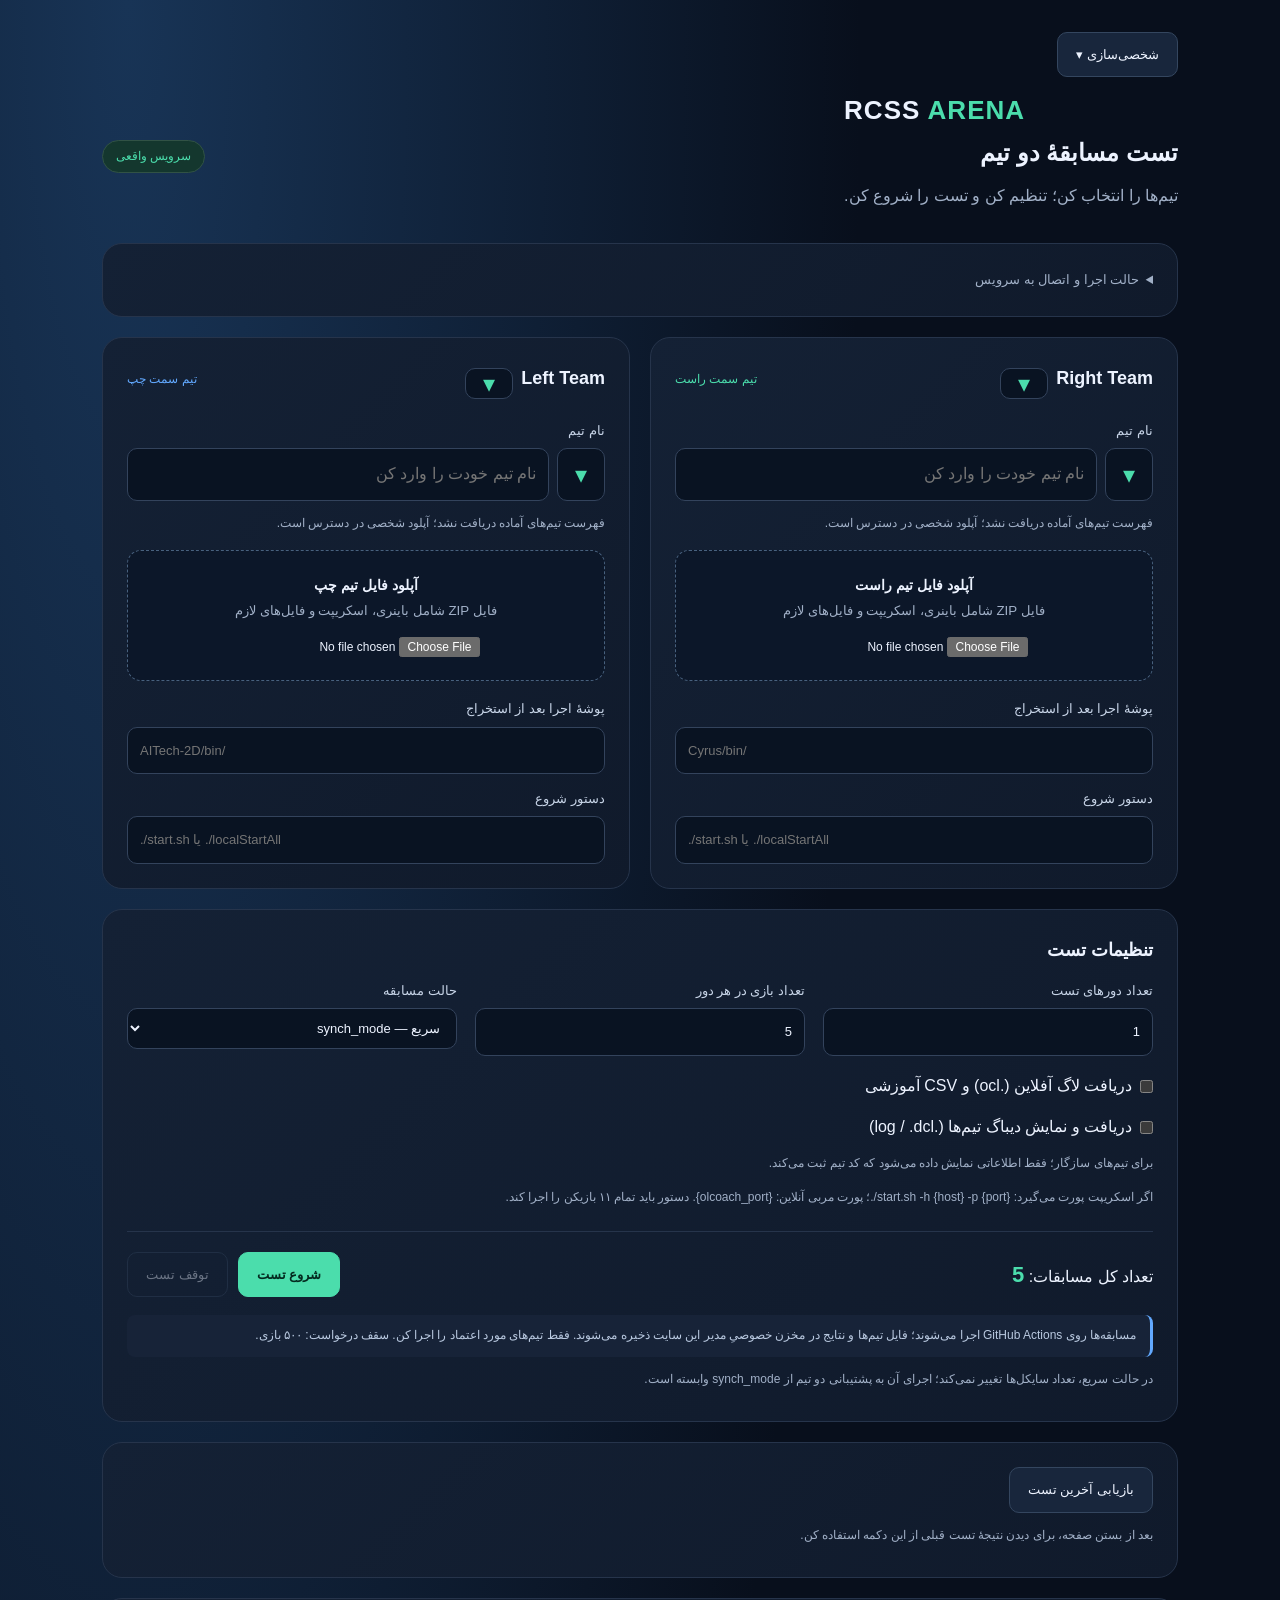
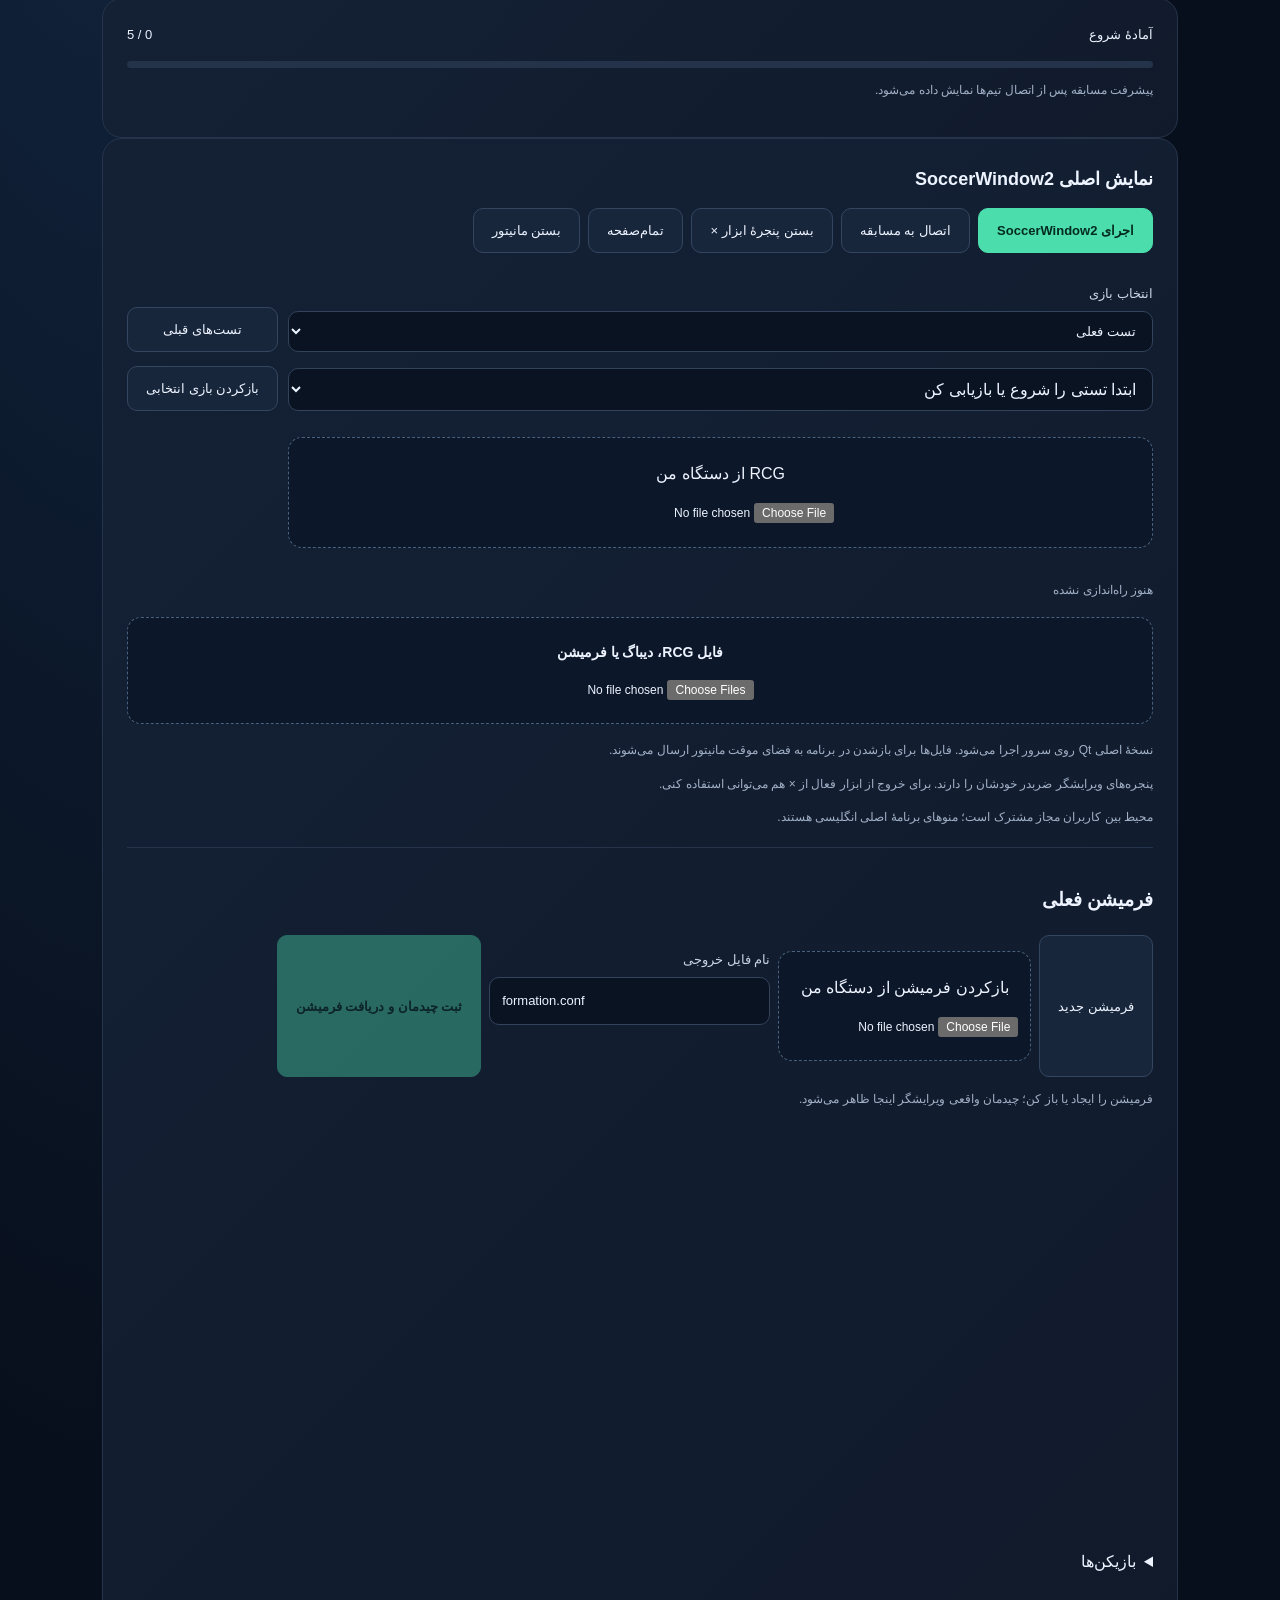
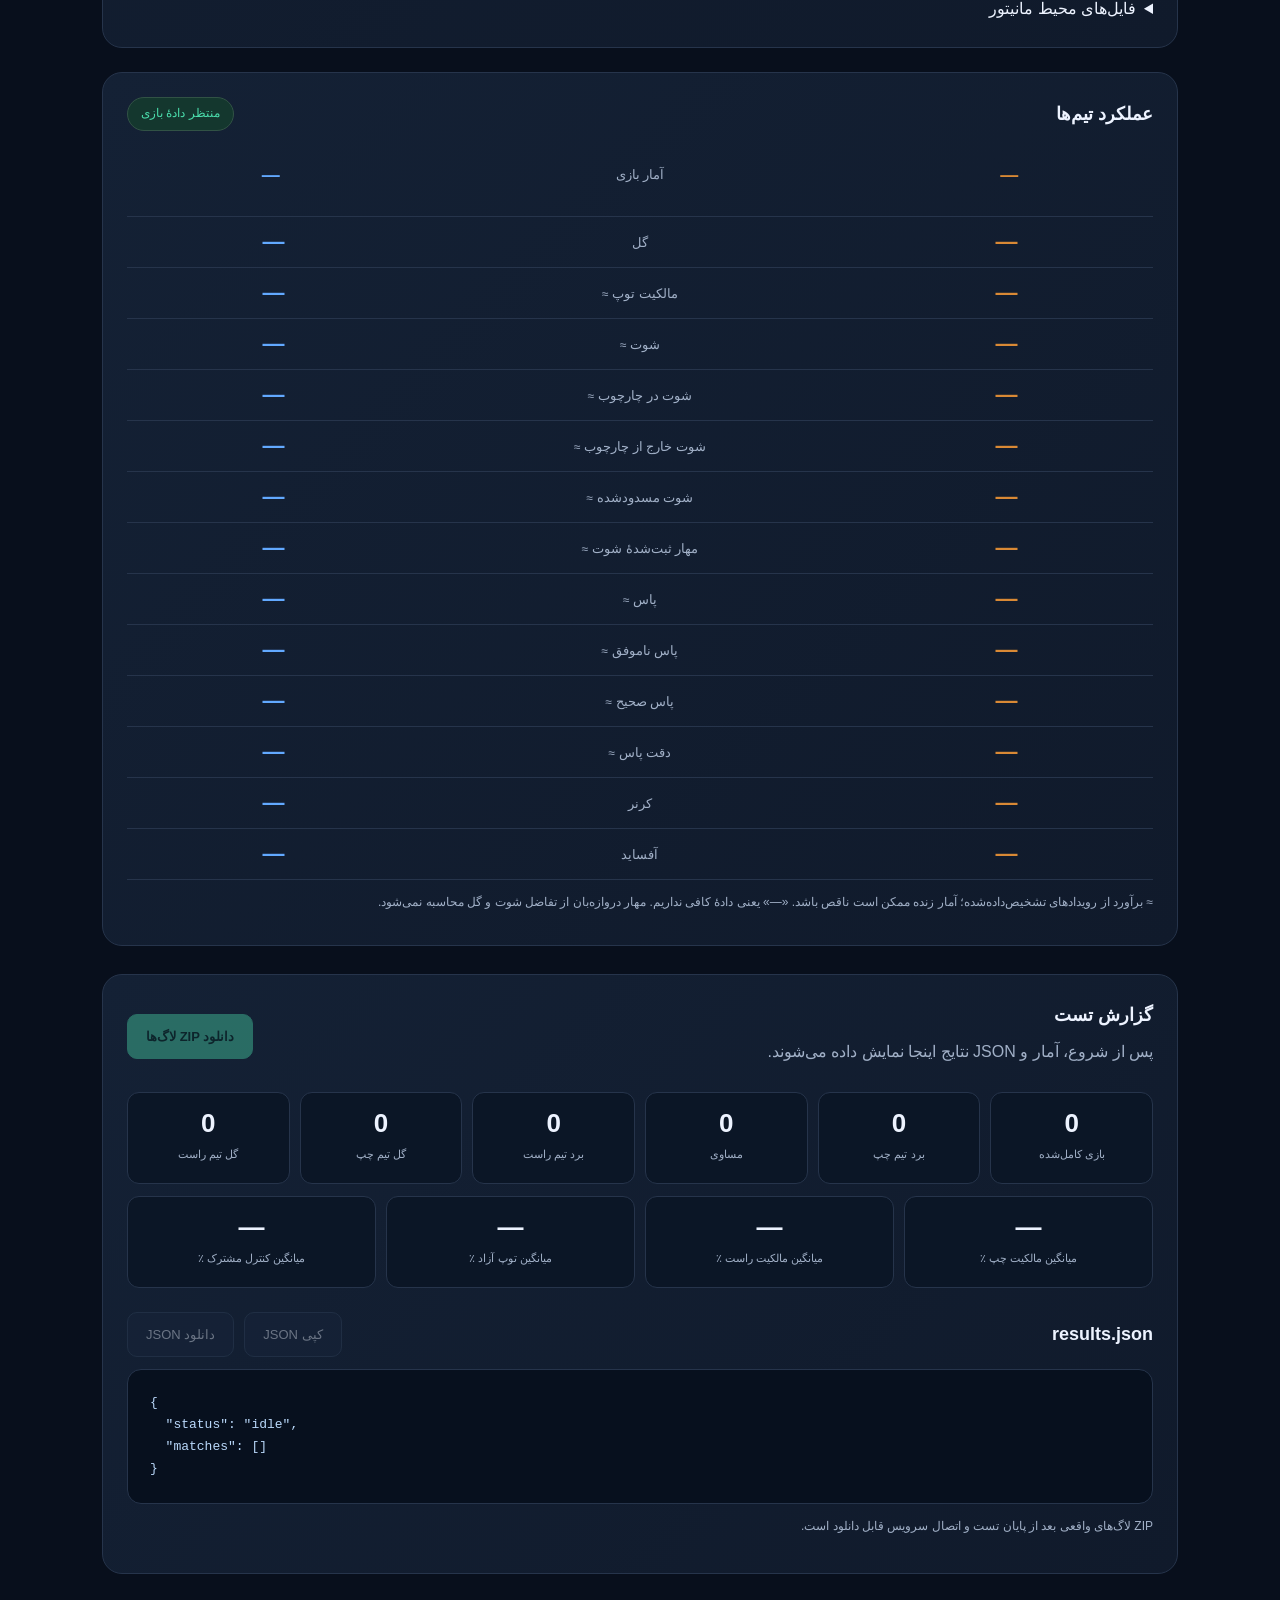
==== commit 5dfa4be9: "Bridge native game selection, original RCG files and live formation preview/export into the site" ====
--- a/static/index.html
+++ b/static/index.html
@@ -81,6 +81,7 @@
 .sw-workbench{padding:10px 14px;border-bottom:1px solid var(--line);background:var(--panel);color:var(--text);font-size:12px;direction:rtl}.sw-workbench[hidden]{display:none}.sw-workbench>summary{cursor:pointer;font-weight:bold}.sw-workbench .sw-panel-controls{display:flex;align-items:center;gap:8px;flex-wrap:wrap;margin-top:8px}.sw-workbench select,.sw-workbench input{max-width:170px;margin:0!important;padding:4px!important;font-size:12px}.sw-workbench input[type=checkbox]{width:auto}.sw-workbench input[type=file]{max-width:250px}.sw-workbench button{padding:4px 9px}.sw-workbench pre{max-height:180px;margin-top:8px;padding:8px;font-size:11px;background:var(--bg);color:var(--text);white-space:pre-wrap}.sw-workbench .foot{margin:5px 0;font-size:11px}.sw-workbench table{width:100%;direction:ltr;border-collapse:collapse;font-size:11px}.sw-workbench td{padding:3px 5px}.sw-workbench table input{width:70px!important}.sw-workbench .formation-coordinates{max-height:170px;overflow:auto}
 
 #nativeLegacy{display:none!important}.native-actions{display:flex;flex-wrap:wrap;gap:8px;margin:12px 0}#nativeFrame{display:block;width:100%;height:min(78vw,900px);min-height:360px;border:1px solid var(--line);border-radius:6px;background:#16191e}#nativeFrame[hidden]{display:none}#nativeFiles{display:flex;flex-wrap:wrap;gap:14px;padding:12px}#nativeFiles a{color:var(--blue)}.theme-options details{min-width:140px;padding:8px}.theme-options details>div{display:flex;gap:6px;padding-top:10px}html[dir=ltr] .personalization{margin-left:auto;margin-right:0}
+.native-site-controls{display:grid;grid-template-columns:minmax(140px,1fr) auto;gap:10px;align-items:end;margin:16px 0}.native-site-controls select{min-width:0;width:100%}.native-formation{border-top:1px solid var(--line);margin:18px 0;padding-top:16px}#nativeFormationCanvas{width:100%;max-width:650px;height:auto;border-radius:8px}.native-file-row{display:flex;gap:8px;align-items:center;width:100%;overflow-wrap:anywhere}#nativeFormationTable td{padding:5px 12px;border-bottom:1px solid var(--line)}@media(max-width:600px){.native-site-controls{grid-template-columns:minmax(0,1fr)}.native-formation .upload{width:100%;box-sizing:border-box}}
 </style>
 </head>
 <body><div class="goal-toast" id="goalToast" role="status" aria-live="polite" aria-atomic="true"><strong id="goalToastTitle"></strong><span id="goalToastScore" dir="ltr"></span></div><main>
@@ -97,7 +98,7 @@
 <section class="card status"><div class="buttons"><button class="btn" id="recent">بازیابی آخرین تست</button></div><p class="foot">بعد از بستن صفحه، برای دیدن نتیجهٔ تست قبلی از این دکمه استفاده کن.</p></section>
 <section class="card status" aria-live="polite"><div class="statusline"><span id="status">آمادهٔ شروع</span><span id="counter">0 / 5</span></div><div class="track" role="progressbar" aria-label="پیشرفت تست" aria-valuemin="0" aria-valuemax="500" aria-valuenow="0"><div class="bar" id="bar"></div></div><p class="foot" id="liveProgress">پیشرفت مسابقه پس از اتصال تیم‌ها نمایش داده می‌شود.</p><div id="error" role="alert"></div></section>
 <section class="card hidden" id="buildErrors" style="margin-top:20px"><h2>خطای بیلد</h2><details id="leftBuildError" class="hidden"><summary>ارور تیم چپ ▾</summary><p class="foot" id="leftBuildMessage"></p><button type="button" class="btn" id="leftBuildRetry">دریافت دوبارهٔ خروجی کامل</button><pre id="leftBuildLog" aria-label="خروجی کامل ترمینال بیلد تیم چپ"></pre></details><details id="rightBuildError" class="hidden"><summary>ارور تیم راست ▾</summary><p class="foot" id="rightBuildMessage"></p><button type="button" class="btn" id="rightBuildRetry">دریافت دوبارهٔ خروجی کامل</button><pre id="rightBuildLog" aria-label="خروجی کامل ترمینال بیلد تیم راست"></pre></details></section>
-<section class="card" id="nativeMonitor"><h2>نمایش اصلی SoccerWindow2</h2><div class="native-actions"><button class="btn primary" id="nativeStart">اجرای SoccerWindow2</button><button class="btn" id="nativeConnect">اتصال به مسابقه</button><button class="btn" id="nativeCloseTool">بستن پنجرهٔ ابزار ×</button><button class="btn" id="nativeFull">تمام‌صفحه</button><button class="btn" id="nativeStop">بستن مانیتور</button></div><p class="foot" id="nativeStatus" role="status">هنوز راه‌اندازی نشده</p><iframe id="nativeFrame" title="SoccerWindow2 native desktop" allow="fullscreen" hidden></iframe><label class="upload"><strong>فایل RCG، دیباگ یا فرمیشن</strong><input id="nativeUpload" type="file" multiple accept=".rcg,.gz,.log,.dcl,.ocl,.conf,.json,.dat,.csv,.xpm,.png,.svg,.txt,.xml"></label><p class="foot">نسخهٔ اصلی Qt روی سرور اجرا می‌شود. فایل‌ها برای بازشدن در برنامه به فضای موقت مانیتور ارسال می‌شوند.</p><p class="foot">پنجره‌های ویرایشگر ضربدر خودشان را دارند. برای خروج از ابزار فعال از × هم می‌توانی استفاده کنی.</p><p class="foot">محیط بین کاربران مجاز مشترک است؛ منوهای برنامهٔ اصلی انگلیسی هستند.</p><details><summary>فایل‌های محیط مانیتور</summary><button class="btn" id="nativeRefreshFiles">تازه‌سازی</button><div id="nativeFiles" dir="ltr"></div></details></section><div id="nativeLegacy" hidden aria-hidden="true"><section class="card monitor" id="matchMonitor" tabindex="0" aria-label="مانیتور مسابقه">
+<section class="card" id="nativeMonitor"><h2>نمایش اصلی SoccerWindow2</h2><div class="native-actions"><button class="btn primary" id="nativeStart">اجرای SoccerWindow2</button><button class="btn" id="nativeConnect">اتصال به مسابقه</button><button class="btn" id="nativeCloseTool">بستن پنجرهٔ ابزار ×</button><button class="btn" id="nativeFull">تمام‌صفحه</button><button class="btn" id="nativeStop">بستن مانیتور</button></div><div class="native-site-controls"><label class="field">انتخاب بازی<select id="nativeTestChoice"><option value="current">تست فعلی</option></select></label><button class="btn" id="nativeLoadTests">تست‌های قبلی</button><select id="nativeGameChoice" aria-label="انتخاب بازی"><option value="">ابتدا تستی را شروع یا بازیابی کن</option></select><button class="btn" id="nativePlayGame">بازکردن بازی انتخابی</button><label class="upload">RCG از دستگاه من<input type="file" id="nativeReplayUpload" accept=".rcg,.gz"></label></div><p class="foot" id="nativeStatus" role="status">هنوز راه‌اندازی نشده</p><iframe id="nativeFrame" title="SoccerWindow2 native desktop" allow="fullscreen" hidden></iframe><label class="upload"><strong>فایل RCG، دیباگ یا فرمیشن</strong><input id="nativeUpload" type="file" multiple accept=".rcg,.gz,.log,.dcl,.ocl,.conf,.json,.dat,.csv,.xpm,.png,.svg,.txt,.xml"></label><p class="foot">نسخهٔ اصلی Qt روی سرور اجرا می‌شود. فایل‌ها برای بازشدن در برنامه به فضای موقت مانیتور ارسال می‌شوند.</p><p class="foot">پنجره‌های ویرایشگر ضربدر خودشان را دارند. برای خروج از ابزار فعال از × هم می‌توانی استفاده کنی.</p><p class="foot">محیط بین کاربران مجاز مشترک است؛ منوهای برنامهٔ اصلی انگلیسی هستند.</p><div class="native-formation"><h3>فرمیشن فعلی</h3><div class="native-actions"><button class="btn" id="nativeFormationNew">فرمیشن جدید</button><label class="upload">بازکردن فرمیشن از دستگاه من<input id="nativeFormationUpload" type="file" accept=".conf,.json"></label><label class="field">نام فایل خروجی<input id="nativeFormationName" value="formation.conf" dir="ltr"></label><button class="btn primary" id="nativeFormationExport" disabled>ثبت چیدمان و دریافت فرمیشن</button></div><p class="foot" id="nativeFormationNote">فرمیشن را ایجاد یا باز کن؛ چیدمان واقعی ویرایشگر اینجا ظاهر می‌شود.</p><canvas id="nativeFormationCanvas" width="650" height="420" aria-label="پیش‌نمایش فرمیشن"></canvas><details><summary>بازیکن‌ها</summary><table dir="ltr"><thead><tr><th>بازیکن</th><th>نقش</th><th>X</th><th>Y</th></tr></thead><tbody id="nativeFormationTable"></tbody></table></details></div><details><summary>فایل‌های محیط مانیتور</summary><button class="btn" id="nativeRefreshFiles">تازه‌سازی</button><div id="nativeFiles" dir="ltr"></div></details></section><div id="nativeLegacy" hidden aria-hidden="true"><section class="card monitor" id="matchMonitor" tabindex="0" aria-label="مانیتور مسابقه">
 <div class="sw-title"><span>◉ soccerwindow2 — RCSS Arena Web</span><button type="button" id="swFullscreen" title="Full Screen (F11)">□</button></div><nav class="sw-menubar" id="swMenus" aria-label="SoccerWindow2 menus"></nav><div class="sw-toolbar" id="swMainTools" role="toolbar" aria-label="Monitor tools"></div><div class="sw-toolbar" id="swPlayTools" role="toolbar" aria-label="LogPlayer tools"></div>
 <details class="sw-workbench" id="swDebugPanel" hidden><summary>دیباگ تیم‌ها</summary><div class="sw-panel-controls"><input id="swDebugFiles" type="file" multiple accept=".log,.dcl" aria-label="فایل دیباگ"><label>تیم فایل‌ها <select id="swDebugSide"><option value="auto">تشخیص از نام / DCL</option><option value="l">چپ</option><option value="r">راست</option></select></label><label>بازیکن <select id="swDebugAgent"><option value="all">همه</option><option value="selected">بازیکن انتخاب‌شده</option></select></label><label><input id="swDebugShow" type="checkbox" checked> نمایش روی زمین</label><label>ماسک دسته <input id="swDebugMask" type="number" value="0" min="0" aria-label="ماسک دیباگ"></label><label>سایکل بدون RCG <input id="swDebugCycle" type="number" value="0" min="0"></label><button type="button" class="btn" id="swDebugClear">پاک‌کردن فایل‌ها</button></div><p class="foot" id="swDebugInfo">فایل .log یا .dcl واقعی را انتخاب کن، یا پیش از شروع تست دریافت دیباگ را فعال کن.</p><pre id="swDebugText" dir="ltr">بدون دادهٔ دیباگ</pre></details>
 <details class="sw-workbench" id="swFormationPanel" hidden><summary>نمایش و ویرایش فرمیشن</summary><div class="sw-panel-controls"><input id="swFormationFile" type="file" accept=".conf,.json" aria-label="فایل فرمیشن"><button type="button" class="btn" id="swFormationNew">فرمیشن جدید</button><label>نمونه <select id="swFormationSample" aria-label="نمونهٔ فرمیشن"></select></label><label><input id="swFormationEdit" type="checkbox" checked> ویرایش با کشیدن</label><label><input id="swFormationShow" type="checkbox" checked> نمایش فرمیشن</label><label><input id="swFormationBackground" type="checkbox"> پس‌زمینهٔ مسابقه</label><button type="button" class="btn" id="swFormationUndo">برگرداندن</button><button type="button" class="btn" id="swFormationSave">دانلود فرمیشن</button></div><p class="foot" id="swFormationInfo">بازیکنان و توپ را روی زمین بکش؛ فایل اصلی تیم بدون دانلود و جایگزینی تغییر نمی‌کند.</p><div class="formation-coordinates" id="swFormationCoordinates"></div></details>
@@ -267,7 +268,7 @@
 const avg={};for(const [key,id] of Object.entries({left_percent:'posLeft',right_percent:'posRight',free_percent:'posFree',shared_percent:'posShared'})){const vals=matches.filter(m=>m.status==='completed'&&typeof m.possession?.[key]==='number').map(m=>m.possession[key]);avg[key]=vals.length?Math.round(vals.reduce((a,b)=>a+b,0)/vals.length*1000)/1000:null;$(id).textContent=avg[key]===null?'—':avg[key].toFixed(1)}data.summary={...data.summary,completed:c,left_wins:lw,draws:d,right_wins:rw,left_goals:lg,right_goals:rg,average_possession:avg};$('json').textContent=resultsJSON();$('copy').disabled=false;$('download').disabled=false;const live=report?.progress;const fraction=report?.status==='running'&&live?Number(live.percent||0)/100:0;const progress=Math.min(100,Math.round(((report?.matches.length||0)+fraction)/(report?.total||1)*100))||0;$('bar').style.width=progress+'%';document.querySelector('.track').setAttribute('aria-valuenow',String(progress));$('counter').textContent=(report?.matches.length||0)+' / '+(report?.total||0);$('summaryExtra').textContent='بازی‌های ناموفق یا ناقص: '+(matches.length-c);
 $('liveProgress').textContent=report?.phase==='building'?'در حال بیلد تیم‌ها: '+Object.entries(report.builds||{}).map(([side,b])=>(side==='left'?'چپ':'راست')+' — '+b.stage+' ('+b.status+')').join(' | '):live?'بازی '+live.match_index+' — سایکل '+live.cycle+' از '+live.expected_cycles+' — '+live.percent+'٪'+(live.left_score!==undefined?' — نتیجهٔ فعلی: '+live.left_score+' : '+live.right_score:'')+' — بازیکن‌های متصل: '+(live.left_players??'—')+' / '+(live.right_players??'—'):'پیشرفت مسابقه پس از اتصال تیم‌ها نمایش داده می‌شود.';
 const failures=(report?.matches||[]).filter(m=>m.status==='failed').map(m=>'دور '+m.round+'، بازی '+m.game+': '+(m.error||'خطای نامشخص'));
-$('error').textContent=[report?.error,...failures,...(report?.matches||[]).flatMap(m=>(m.dataset?.warnings||[]).map(w=>'دور '+m.round+'، بازی '+m.game+': '+w))].filter(Boolean).join('\n');updateMonitor();}
+$('error').textContent=[report?.error,...failures,...(report?.matches||[]).flatMap(m=>(m.dataset?.warnings||[]).map(w=>'دور '+m.round+'، بازی '+m.game+': '+w))].filter(Boolean).join('\n');updateMonitor();if(typeof window.dispatchEvent==='function')window.dispatchEvent(new Event('arena-report'));}
 
 async function request(url,options={}){const res=await fetch(url,{credentials:'include',signal:controller?.signal,...options});if(!res.ok){let msg='HTTP '+res.status;try{msg=(await res.json()).error||msg}catch{}const error=Error('خطای سرویس: '+msg);error.status=res.status;throw error}return res}
 async function demo(config){for(let r=1;r<=config.rounds;r++){for(let g=1;g<=config.games_per_round;g++){if(!running)return;const index=(r-1)*config.games_per_round+g;$('status').textContent='آزمایشی — بازی '+index+' از '+report.total;await pause(400);if(!running)return;report.matches.push({round:r,game:g,status:'completed',left_team:config.left.name,right_team:config.right.name,left_score:Math.floor(Math.random()*5),right_score:Math.floor(Math.random()*5)});render()}}report.status='completed';render();$('status').textContent='تست آزمایشی تمام شد — نتایج ساختگی';setRunning(false)}
@@ -662,6 +663,7 @@
  smoothLive.raf=null;
 }
 function startSmoothLive(){
+ if(typeof document.createElement==='function'&&$('nativeMonitor'))return;
  if(typeof requestAnimationFrame!=='function'||smoothLive.raf!==null||monitorSource!=='server'||$('monitorMode').value!=='live')return;
  const tick=()=>{
   smoothLive.raf=null;
@@ -682,6 +684,7 @@
  if(directLive.watchdog!==null)clearTimeout(directLive.watchdog);directLive.watchdog=null;
 }
 function startDirectLive(){
+ if(typeof document.createElement==='function'&&$('nativeMonitor'))return;
  if(swView.disconnected)return;
  if(typeof EventSource==='undefined'||!job||!report||report.demo)return;
  if(!['queued','running'].includes(report.status)){stopDirectLive(true);return;}
@@ -922,6 +925,7 @@
  swDrawDebug(c,X,Y,s,frame);swDrawFormation(c,X,Y,s);
 }
 function swRefreshStatus(){
+ if(typeof document.createElement==='function'&&$('nativeMonitor'))return;
  const frame=swView.frame,p=swSelected();$('swStatusMode').textContent=frame?'['+frame.cycle+'] '+(frame.mode??'')+' • '+(isLiveView()?'Monitor':'LogPlayer'):'Ready';
  $('swStatusPlayer').textContent=p?(p[0]==='l'?'Left':'Right')+' #'+p[1]+' ('+p[2].toFixed(2)+', '+p[3].toFixed(2)+')':'No player selected';
  if($('swCycleInput')&&document.activeElement!==$('swCycleInput'))$('swCycleInput').value=frame?.cycle??0;
@@ -1140,9 +1144,9 @@
  $('swFormationSample').onchange=()=>{if(!swView.formation)return;swView.formation.index=Number($('swFormationSample').value);swFormationControls();swRedraw();};$('swFormationEdit').onchange=()=>{if(swView.formation)swView.formation.active=$('swFormationEdit').checked;};$('swFormationShow').onchange=()=>{if(swView.formation)swView.formation.visible=$('swFormationShow').checked;swRedraw();};$('swFormationBackground').onchange=()=>{if(swView.formation)swView.formation.background=$('swFormationBackground').checked;swRedraw();};$('swFormationUndo').onclick=()=>{const f=swView.formation;if(f?.undo.length){f.samples=JSON.parse(f.undo.pop());swFormationControls();swRedraw();}};$('swFormationSave').onclick=()=>{const f=swView.formation;if(!f)return;try{save(new Blob([swFormationExport(f)],{type:'text/plain'}),f.name||'formation.conf');}catch(e){$('swFormationInfo').textContent=e.message;}};
 }
 
-if(typeof document.createElement==='function')swInit();
+if(typeof document.createElement==='function'&&!$('nativeMonitor'))swInit();
 
 drawPitch(null);
 
-</script><script src="/native/site.js" defer></script>
+</script><script src="/native/site.js" defer></script><script src="/native/bridge.js" defer></script>
 </body></html>
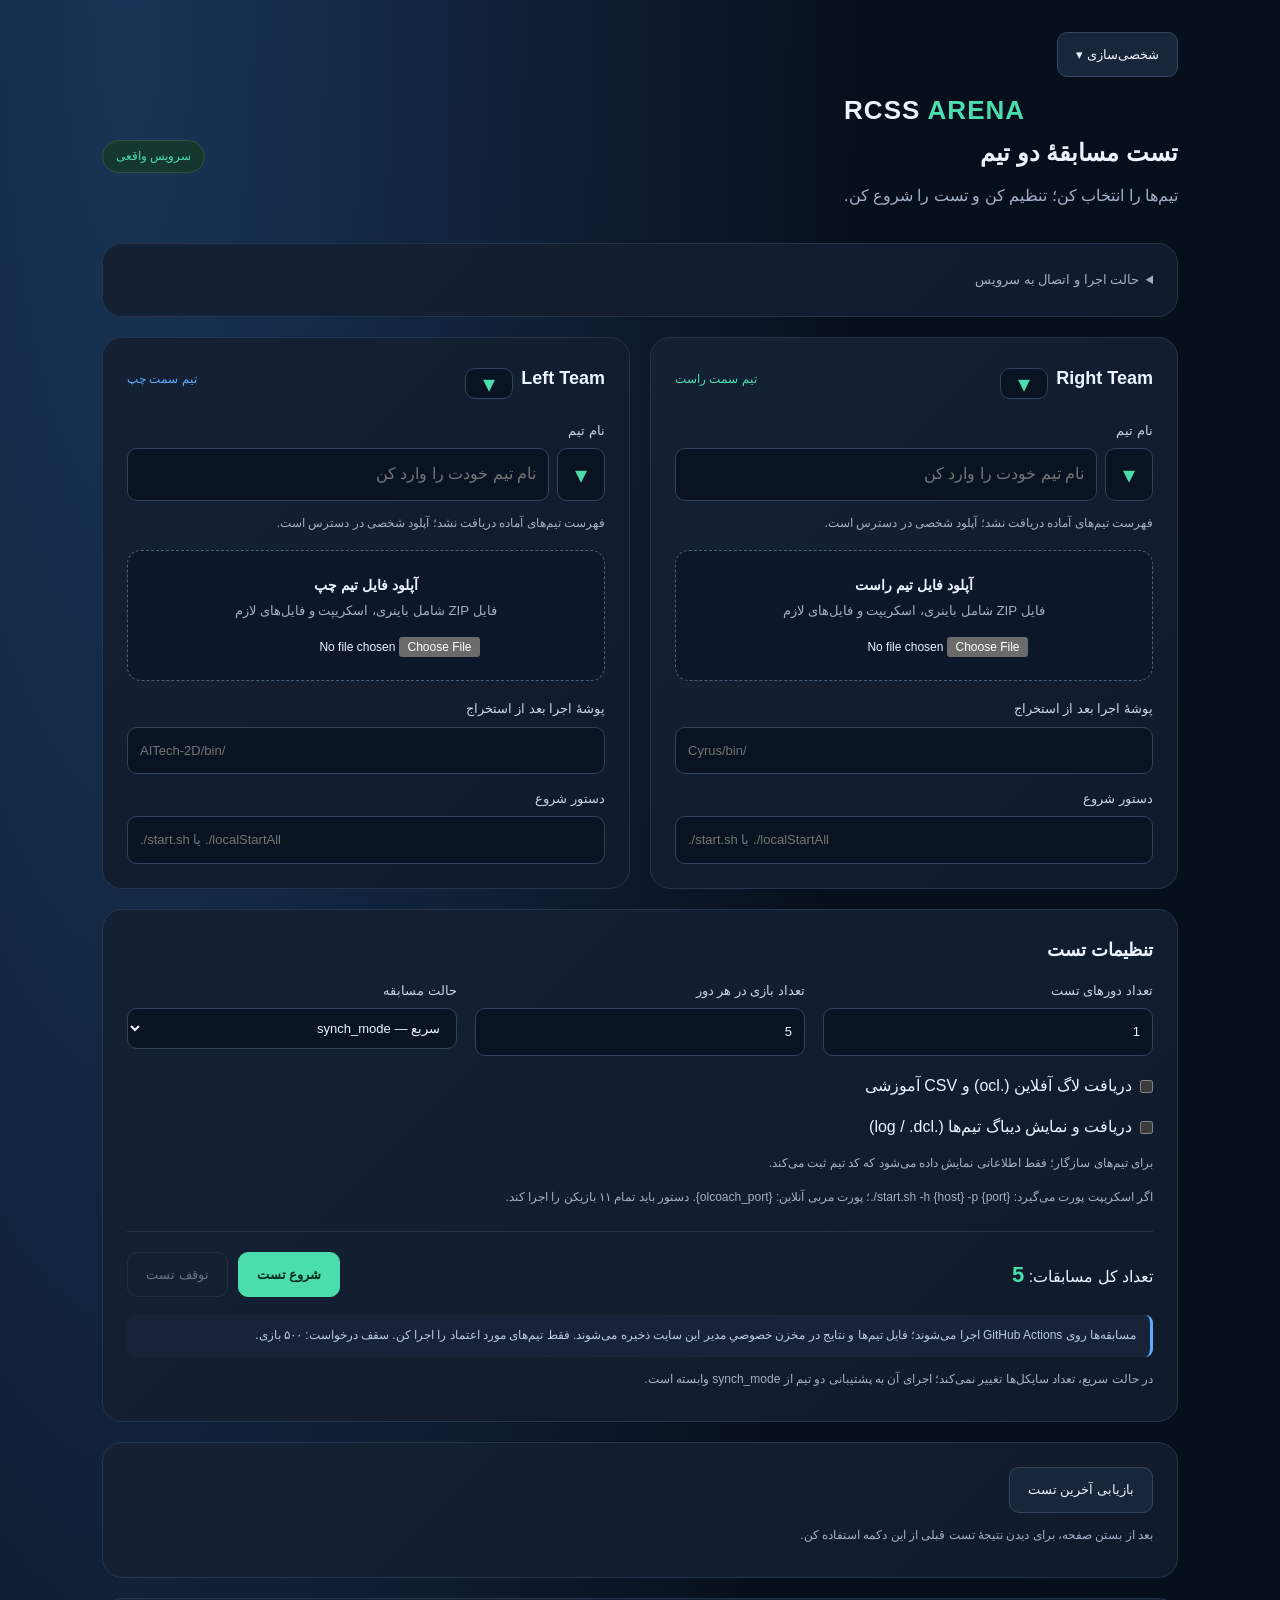
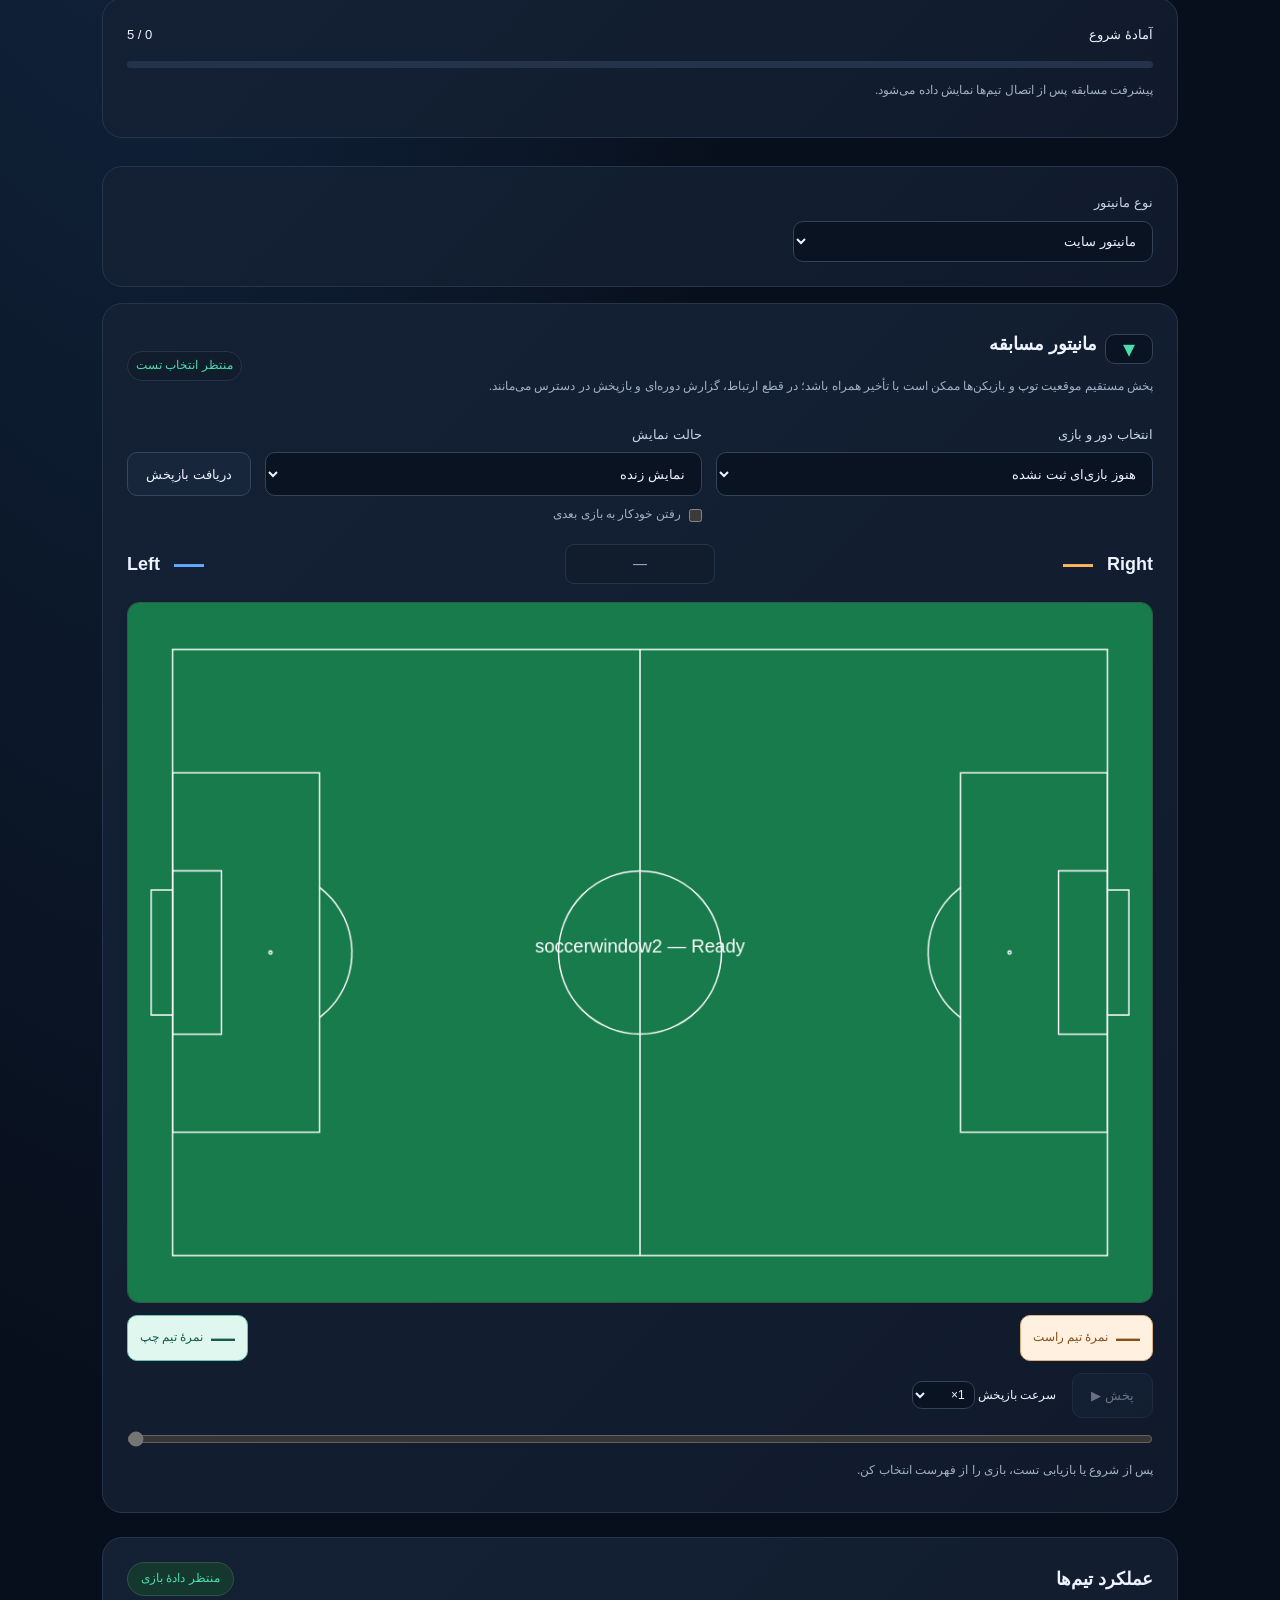
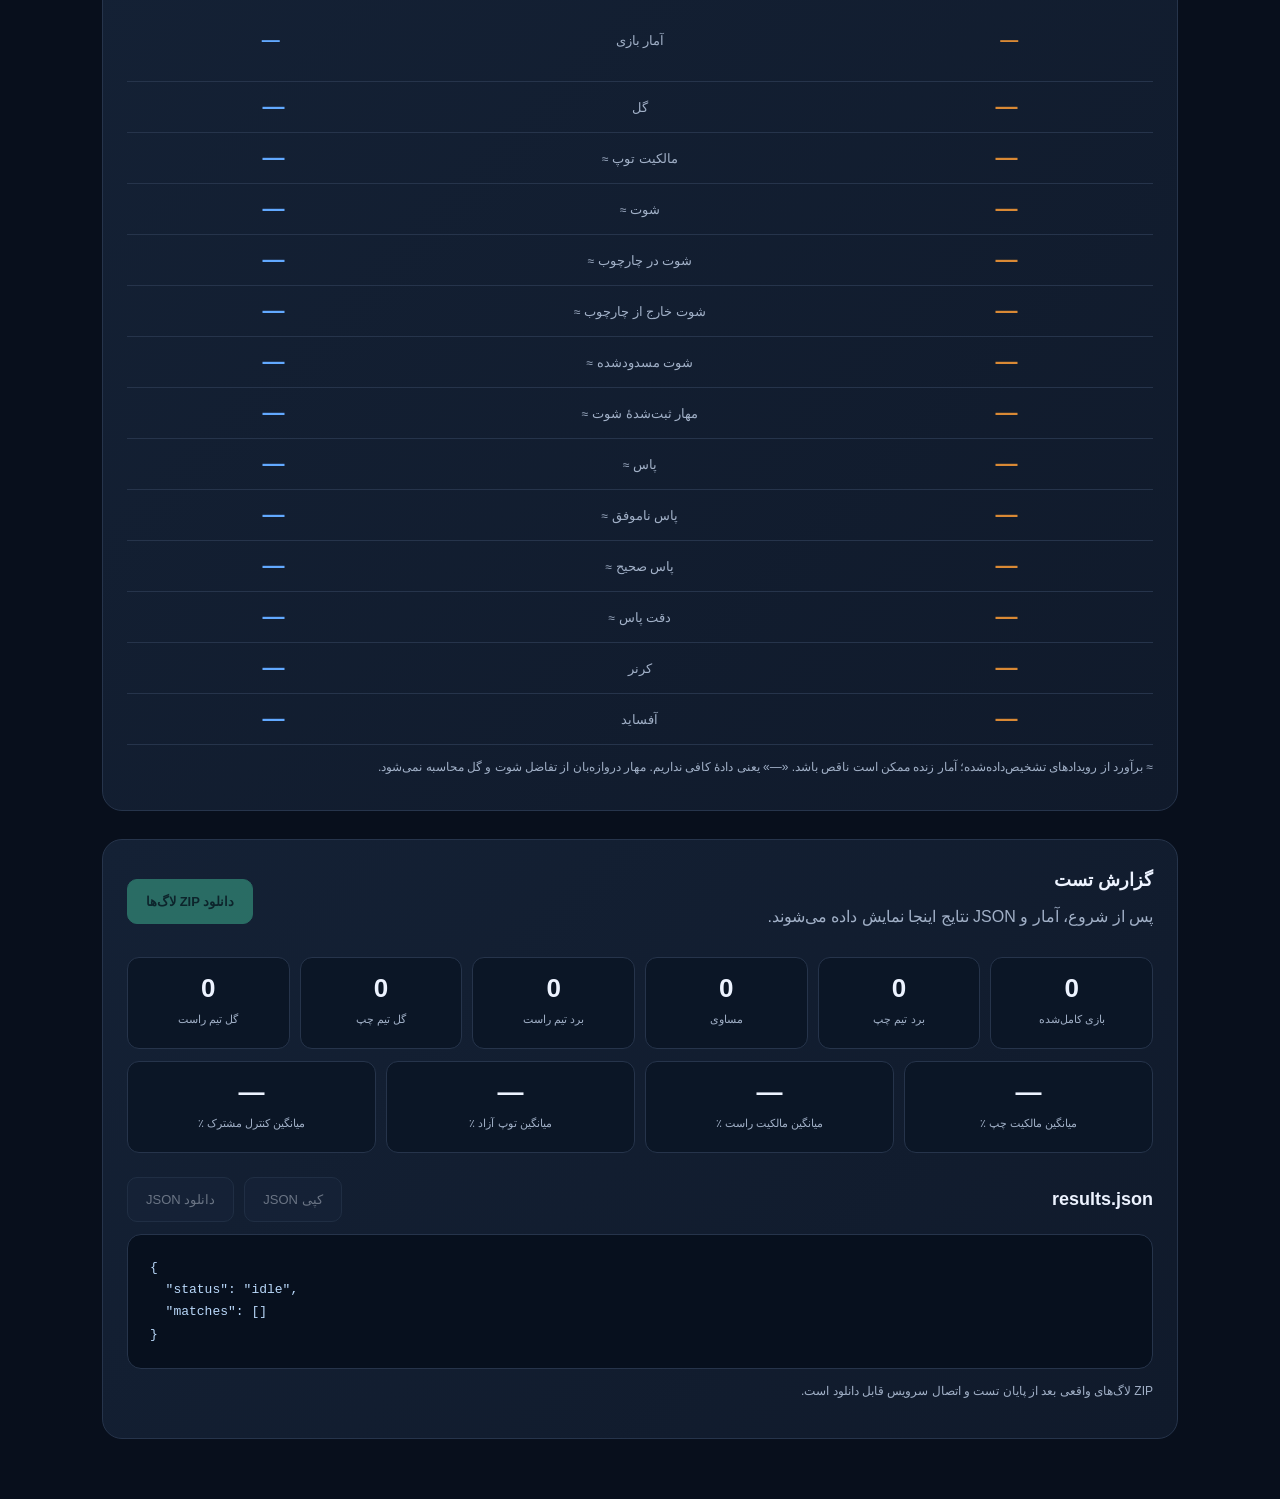
==== commit baffe130: "Restore website monitor as default with optional SoccerWindow2 and a single native RCG input" ====
--- a/static/index.html
+++ b/static/index.html
@@ -80,7 +80,7 @@
 .sw-dialog-box,.sw-dialog-head{background:var(--panel);color:var(--text);border-color:var(--line)}.sw-dialog-head button,.sw-dialog-body p{color:var(--text)}.sw-dialog-body :is(td,th){border-color:var(--line)}.sw-dialog-body :is(input,select){background:var(--bg)!important;color:var(--text)!important;border-color:var(--line)!important}.sw-dialog-body :is(button,pre){background:var(--bg);color:var(--text);border-color:var(--line)}
 .sw-workbench{padding:10px 14px;border-bottom:1px solid var(--line);background:var(--panel);color:var(--text);font-size:12px;direction:rtl}.sw-workbench[hidden]{display:none}.sw-workbench>summary{cursor:pointer;font-weight:bold}.sw-workbench .sw-panel-controls{display:flex;align-items:center;gap:8px;flex-wrap:wrap;margin-top:8px}.sw-workbench select,.sw-workbench input{max-width:170px;margin:0!important;padding:4px!important;font-size:12px}.sw-workbench input[type=checkbox]{width:auto}.sw-workbench input[type=file]{max-width:250px}.sw-workbench button{padding:4px 9px}.sw-workbench pre{max-height:180px;margin-top:8px;padding:8px;font-size:11px;background:var(--bg);color:var(--text);white-space:pre-wrap}.sw-workbench .foot{margin:5px 0;font-size:11px}.sw-workbench table{width:100%;direction:ltr;border-collapse:collapse;font-size:11px}.sw-workbench td{padding:3px 5px}.sw-workbench table input{width:70px!important}.sw-workbench .formation-coordinates{max-height:170px;overflow:auto}
 
-#nativeLegacy{display:none!important}.native-actions{display:flex;flex-wrap:wrap;gap:8px;margin:12px 0}#nativeFrame{display:block;width:100%;height:min(78vw,900px);min-height:360px;border:1px solid var(--line);border-radius:6px;background:#16191e}#nativeFrame[hidden]{display:none}#nativeFiles{display:flex;flex-wrap:wrap;gap:14px;padding:12px}#nativeFiles a{color:var(--blue)}.theme-options details{min-width:140px;padding:8px}.theme-options details>div{display:flex;gap:6px;padding-top:10px}html[dir=ltr] .personalization{margin-left:auto;margin-right:0}
+#nativeLegacy[hidden],#nativeMonitor[hidden]{display:none!important}#monitorChooser{margin-top:28px;margin-bottom:16px}#monitorChooser .field{margin:0;max-width:360px}#nativeLegacy .monitor{margin-top:0}#nativeLegacy :is(.sw-title,.sw-menubar,.sw-toolbar,.sw-statusbar){display:none}#nativeLegacy .sw-content{padding:0}#nativeLegacy .sw-content h2{font-size:18px;color:var(--text)}#nativeLegacy .sw-content .foot{font-size:12px;color:var(--muted)}#nativeLegacy .sw-content .badge{color:var(--green);background:var(--panel);border-color:var(--line)}#nativeLegacy .sw-content .result-head{margin-bottom:18px}#nativeLegacy .sw-content #monitorFilePanel .upload{display:block;padding:22px 12px;margin:16px 0}#nativeLegacy .sw-content #monitorFilePanel .upload strong{font-size:14px}#nativeLegacy .sw-content #monitorFilePanel .upload small{display:block}#nativeLegacy .sw-content #monitorFilePanel .upload input{margin:14px auto 0;max-width:100%}.native-actions{display:flex;flex-wrap:wrap;gap:8px;margin:12px 0}#nativeFrame{display:block;width:100%;height:min(78vw,900px);min-height:360px;border:1px solid var(--line);border-radius:6px;background:#16191e}#nativeFrame[hidden]{display:none}#nativeFiles{display:flex;flex-wrap:wrap;gap:14px;padding:12px}#nativeFiles a{color:var(--blue)}.theme-options details{min-width:140px;padding:8px}.theme-options details>div{display:flex;gap:6px;padding-top:10px}html[dir=ltr] .personalization{margin-left:auto;margin-right:0}
 .native-site-controls{display:grid;grid-template-columns:minmax(140px,1fr) auto;gap:10px;align-items:end;margin:16px 0}.native-site-controls select{min-width:0;width:100%}.native-formation{border-top:1px solid var(--line);margin:18px 0;padding-top:16px}#nativeFormationCanvas{width:100%;max-width:650px;height:auto;border-radius:8px}.native-file-row{display:flex;gap:8px;align-items:center;width:100%;overflow-wrap:anywhere}#nativeFormationTable td{padding:5px 12px;border-bottom:1px solid var(--line)}@media(max-width:600px){.native-site-controls{grid-template-columns:minmax(0,1fr)}.native-formation .upload{width:100%;box-sizing:border-box}}
 </style>
 </head>
@@ -98,7 +98,8 @@
 <section class="card status"><div class="buttons"><button class="btn" id="recent">بازیابی آخرین تست</button></div><p class="foot">بعد از بستن صفحه، برای دیدن نتیجهٔ تست قبلی از این دکمه استفاده کن.</p></section>
 <section class="card status" aria-live="polite"><div class="statusline"><span id="status">آمادهٔ شروع</span><span id="counter">0 / 5</span></div><div class="track" role="progressbar" aria-label="پیشرفت تست" aria-valuemin="0" aria-valuemax="500" aria-valuenow="0"><div class="bar" id="bar"></div></div><p class="foot" id="liveProgress">پیشرفت مسابقه پس از اتصال تیم‌ها نمایش داده می‌شود.</p><div id="error" role="alert"></div></section>
 <section class="card hidden" id="buildErrors" style="margin-top:20px"><h2>خطای بیلد</h2><details id="leftBuildError" class="hidden"><summary>ارور تیم چپ ▾</summary><p class="foot" id="leftBuildMessage"></p><button type="button" class="btn" id="leftBuildRetry">دریافت دوبارهٔ خروجی کامل</button><pre id="leftBuildLog" aria-label="خروجی کامل ترمینال بیلد تیم چپ"></pre></details><details id="rightBuildError" class="hidden"><summary>ارور تیم راست ▾</summary><p class="foot" id="rightBuildMessage"></p><button type="button" class="btn" id="rightBuildRetry">دریافت دوبارهٔ خروجی کامل</button><pre id="rightBuildLog" aria-label="خروجی کامل ترمینال بیلد تیم راست"></pre></details></section>
-<section class="card" id="nativeMonitor"><h2>نمایش اصلی SoccerWindow2</h2><div class="native-actions"><button class="btn primary" id="nativeStart">اجرای SoccerWindow2</button><button class="btn" id="nativeConnect">اتصال به مسابقه</button><button class="btn" id="nativeCloseTool">بستن پنجرهٔ ابزار ×</button><button class="btn" id="nativeFull">تمام‌صفحه</button><button class="btn" id="nativeStop">بستن مانیتور</button></div><div class="native-site-controls"><label class="field">انتخاب بازی<select id="nativeTestChoice"><option value="current">تست فعلی</option></select></label><button class="btn" id="nativeLoadTests">تست‌های قبلی</button><select id="nativeGameChoice" aria-label="انتخاب بازی"><option value="">ابتدا تستی را شروع یا بازیابی کن</option></select><button class="btn" id="nativePlayGame">بازکردن بازی انتخابی</button><label class="upload">RCG از دستگاه من<input type="file" id="nativeReplayUpload" accept=".rcg,.gz"></label></div><p class="foot" id="nativeStatus" role="status">هنوز راه‌اندازی نشده</p><iframe id="nativeFrame" title="SoccerWindow2 native desktop" allow="fullscreen" hidden></iframe><label class="upload"><strong>فایل RCG، دیباگ یا فرمیشن</strong><input id="nativeUpload" type="file" multiple accept=".rcg,.gz,.log,.dcl,.ocl,.conf,.json,.dat,.csv,.xpm,.png,.svg,.txt,.xml"></label><p class="foot">نسخهٔ اصلی Qt روی سرور اجرا می‌شود. فایل‌ها برای بازشدن در برنامه به فضای موقت مانیتور ارسال می‌شوند.</p><p class="foot">پنجره‌های ویرایشگر ضربدر خودشان را دارند. برای خروج از ابزار فعال از × هم می‌توانی استفاده کنی.</p><p class="foot">محیط بین کاربران مجاز مشترک است؛ منوهای برنامهٔ اصلی انگلیسی هستند.</p><div class="native-formation"><h3>فرمیشن فعلی</h3><div class="native-actions"><button class="btn" id="nativeFormationNew">فرمیشن جدید</button><label class="upload">بازکردن فرمیشن از دستگاه من<input id="nativeFormationUpload" type="file" accept=".conf,.json"></label><label class="field">نام فایل خروجی<input id="nativeFormationName" value="formation.conf" dir="ltr"></label><button class="btn primary" id="nativeFormationExport" disabled>ثبت چیدمان و دریافت فرمیشن</button></div><p class="foot" id="nativeFormationNote">فرمیشن را ایجاد یا باز کن؛ چیدمان واقعی ویرایشگر اینجا ظاهر می‌شود.</p><canvas id="nativeFormationCanvas" width="650" height="420" aria-label="پیش‌نمایش فرمیشن"></canvas><details><summary>بازیکن‌ها</summary><table dir="ltr"><thead><tr><th>بازیکن</th><th>نقش</th><th>X</th><th>Y</th></tr></thead><tbody id="nativeFormationTable"></tbody></table></details></div><details><summary>فایل‌های محیط مانیتور</summary><button class="btn" id="nativeRefreshFiles">تازه‌سازی</button><div id="nativeFiles" dir="ltr"></div></details></section><div id="nativeLegacy" hidden aria-hidden="true"><section class="card monitor" id="matchMonitor" tabindex="0" aria-label="مانیتور مسابقه">
+<section class="card" id="monitorChooser"><label class="field">نوع مانیتور<select id="monitorEngine"><option value="browser" selected>مانیتور سایت</option><option value="native">SoccerWindow2</option></select></label></section>
+<section class="card" id="nativeMonitor" hidden><h2>نمایش اصلی SoccerWindow2</h2><div class="native-actions"><button class="btn primary" id="nativeStart">اجرای SoccerWindow2</button><button class="btn" id="nativeConnect">اتصال به مسابقه</button><button class="btn" id="nativeCloseTool">بستن پنجرهٔ ابزار ×</button><button class="btn" id="nativeFull">تمام‌صفحه</button><button class="btn" id="nativeStop">بستن مانیتور</button></div><div class="native-site-controls"><label class="field">انتخاب بازی<select id="nativeTestChoice"><option value="current">تست فعلی</option></select></label><button class="btn" id="nativeLoadTests">تست‌های قبلی</button><select id="nativeGameChoice" aria-label="انتخاب بازی"><option value="">ابتدا تستی را شروع یا بازیابی کن</option></select><button class="btn" id="nativePlayGame">بازکردن بازی انتخابی</button></div><p class="foot" id="nativeStatus" role="status">هنوز راه‌اندازی نشده</p><iframe id="nativeFrame" title="SoccerWindow2 native desktop" allow="fullscreen" hidden></iframe><label class="upload"><strong>فایل RCG، دیباگ یا فرمیشن</strong><input id="nativeUpload" type="file" multiple accept=".rcg,.gz,.log,.dcl,.ocl,.conf,.json,.dat,.csv,.xpm,.png,.svg,.txt,.xml"></label><p class="foot">نسخهٔ اصلی Qt روی سرور اجرا می‌شود. فایل‌ها برای بازشدن در برنامه به فضای موقت مانیتور ارسال می‌شوند.</p><p class="foot">پنجره‌های ویرایشگر ضربدر خودشان را دارند. برای خروج از ابزار فعال از × هم می‌توانی استفاده کنی.</p><p class="foot">محیط بین کاربران مجاز مشترک است؛ منوهای برنامهٔ اصلی انگلیسی هستند.</p><div class="native-formation"><h3>فرمیشن فعلی</h3><div class="native-actions"><button class="btn" id="nativeFormationNew">فرمیشن جدید</button><label class="upload">بازکردن فرمیشن از دستگاه من<input id="nativeFormationUpload" type="file" accept=".conf,.json"></label><label class="field">نام فایل خروجی<input id="nativeFormationName" value="formation.conf" dir="ltr"></label><button class="btn primary" id="nativeFormationExport" disabled>ثبت چیدمان و دریافت فرمیشن</button></div><p class="foot" id="nativeFormationNote">فرمیشن را ایجاد یا باز کن؛ چیدمان واقعی ویرایشگر اینجا ظاهر می‌شود.</p><canvas id="nativeFormationCanvas" width="650" height="420" aria-label="پیش‌نمایش فرمیشن"></canvas><details><summary>بازیکن‌ها</summary><table dir="ltr"><thead><tr><th>بازیکن</th><th>نقش</th><th>X</th><th>Y</th></tr></thead><tbody id="nativeFormationTable"></tbody></table></details></div><details><summary>فایل‌های محیط مانیتور</summary><button class="btn" id="nativeRefreshFiles">تازه‌سازی</button><div id="nativeFiles" dir="ltr"></div></details></section><div id="nativeLegacy"><section class="card monitor" id="matchMonitor" tabindex="0" aria-label="مانیتور مسابقه">
 <div class="sw-title"><span>◉ soccerwindow2 — RCSS Arena Web</span><button type="button" id="swFullscreen" title="Full Screen (F11)">□</button></div><nav class="sw-menubar" id="swMenus" aria-label="SoccerWindow2 menus"></nav><div class="sw-toolbar" id="swMainTools" role="toolbar" aria-label="Monitor tools"></div><div class="sw-toolbar" id="swPlayTools" role="toolbar" aria-label="LogPlayer tools"></div>
 <details class="sw-workbench" id="swDebugPanel" hidden><summary>دیباگ تیم‌ها</summary><div class="sw-panel-controls"><input id="swDebugFiles" type="file" multiple accept=".log,.dcl" aria-label="فایل دیباگ"><label>تیم فایل‌ها <select id="swDebugSide"><option value="auto">تشخیص از نام / DCL</option><option value="l">چپ</option><option value="r">راست</option></select></label><label>بازیکن <select id="swDebugAgent"><option value="all">همه</option><option value="selected">بازیکن انتخاب‌شده</option></select></label><label><input id="swDebugShow" type="checkbox" checked> نمایش روی زمین</label><label>ماسک دسته <input id="swDebugMask" type="number" value="0" min="0" aria-label="ماسک دیباگ"></label><label>سایکل بدون RCG <input id="swDebugCycle" type="number" value="0" min="0"></label><button type="button" class="btn" id="swDebugClear">پاک‌کردن فایل‌ها</button></div><p class="foot" id="swDebugInfo">فایل .log یا .dcl واقعی را انتخاب کن، یا پیش از شروع تست دریافت دیباگ را فعال کن.</p><pre id="swDebugText" dir="ltr">بدون دادهٔ دیباگ</pre></details>
 <details class="sw-workbench" id="swFormationPanel" hidden><summary>نمایش و ویرایش فرمیشن</summary><div class="sw-panel-controls"><input id="swFormationFile" type="file" accept=".conf,.json" aria-label="فایل فرمیشن"><button type="button" class="btn" id="swFormationNew">فرمیشن جدید</button><label>نمونه <select id="swFormationSample" aria-label="نمونهٔ فرمیشن"></select></label><label><input id="swFormationEdit" type="checkbox" checked> ویرایش با کشیدن</label><label><input id="swFormationShow" type="checkbox" checked> نمایش فرمیشن</label><label><input id="swFormationBackground" type="checkbox"> پس‌زمینهٔ مسابقه</label><button type="button" class="btn" id="swFormationUndo">برگرداندن</button><button type="button" class="btn" id="swFormationSave">دانلود فرمیشن</button></div><p class="foot" id="swFormationInfo">بازیکنان و توپ را روی زمین بکش؛ فایل اصلی تیم بدون دانلود و جایگزینی تغییر نمی‌کند.</p><div class="formation-coordinates" id="swFormationCoordinates"></div></details>
@@ -389,7 +390,8 @@
  const energy=Math.max(0,Math.min(1,stamina/1000)),white=.6*(1-energy);
  return 'rgb('+base.map(c=>Math.round(c+(255-c)*white)).join(',')+')';
 }
-function drawPitch(frame){if(document.getElementById("nativeMonitor"))return;swDrawPitch(frame);}
+function siteMonitorActive(){return !$('monitorEngine')||$('monitorEngine').value!=='native';}
+function drawPitch(frame){if(!siteMonitorActive())return;swDrawPitch(frame);}
 
 const performanceSnapshots=new WeakMap();
 const performanceKeys=['passOK','passFail','deepOK','deepFail','shotOn','shotOff','shotBlocked','dribbleOK','dribbleFail','corners','offsides','saves'];
@@ -663,7 +665,7 @@
  smoothLive.raf=null;
 }
 function startSmoothLive(){
- if(typeof document.createElement==='function'&&$('nativeMonitor'))return;
+ if(!siteMonitorActive())return;
  if(typeof requestAnimationFrame!=='function'||smoothLive.raf!==null||monitorSource!=='server'||$('monitorMode').value!=='live')return;
  const tick=()=>{
   smoothLive.raf=null;
@@ -684,7 +686,7 @@
  if(directLive.watchdog!==null)clearTimeout(directLive.watchdog);directLive.watchdog=null;
 }
 function startDirectLive(){
- if(typeof document.createElement==='function'&&$('nativeMonitor'))return;
+ if(!siteMonitorActive())return;
  if(swView.disconnected)return;
  if(typeof EventSource==='undefined'||!job||!report||report.demo)return;
  if(!['queued','running'].includes(report.status)){stopDirectLive(true);return;}
@@ -925,7 +927,7 @@
  swDrawDebug(c,X,Y,s,frame);swDrawFormation(c,X,Y,s);
 }
 function swRefreshStatus(){
- if(typeof document.createElement==='function'&&$('nativeMonitor'))return;
+ if(!siteMonitorActive())return;
  const frame=swView.frame,p=swSelected();$('swStatusMode').textContent=frame?'['+frame.cycle+'] '+(frame.mode??'')+' • '+(isLiveView()?'Monitor':'LogPlayer'):'Ready';
  $('swStatusPlayer').textContent=p?(p[0]==='l'?'Left':'Right')+' #'+p[1]+' ('+p[2].toFixed(2)+', '+p[3].toFixed(2)+')':'No player selected';
  if($('swCycleInput')&&document.activeElement!==$('swCycleInput'))$('swCycleInput').value=frame?.cycle??0;
@@ -1144,7 +1146,16 @@
  $('swFormationSample').onchange=()=>{if(!swView.formation)return;swView.formation.index=Number($('swFormationSample').value);swFormationControls();swRedraw();};$('swFormationEdit').onchange=()=>{if(swView.formation)swView.formation.active=$('swFormationEdit').checked;};$('swFormationShow').onchange=()=>{if(swView.formation)swView.formation.visible=$('swFormationShow').checked;swRedraw();};$('swFormationBackground').onchange=()=>{if(swView.formation)swView.formation.background=$('swFormationBackground').checked;swRedraw();};$('swFormationUndo').onclick=()=>{const f=swView.formation;if(f?.undo.length){f.samples=JSON.parse(f.undo.pop());swFormationControls();swRedraw();}};$('swFormationSave').onclick=()=>{const f=swView.formation;if(!f)return;try{save(new Blob([swFormationExport(f)],{type:'text/plain'}),f.name||'formation.conf');}catch(e){$('swFormationInfo').textContent=e.message;}};
 }
 
-if(typeof document.createElement==='function'&&!$('nativeMonitor'))swInit();
+if(typeof document.createElement==='function'){
+ swInit();$('matchMonitor').classList.remove('sw-window');
+ Object.assign(swView.colors,{field:'#187b4c',left:'#68b7ff',right:'#ffb35c',leftGoalie:'#68b7ff',rightGoalie:'#ffb35c'});
+ let resumeBrowserReplay=false;
+ $('monitorEngine').addEventListener('change',()=>{
+  const browser=siteMonitorActive();$('nativeLegacy').hidden=!browser;$('nativeMonitor').hidden=browser;
+  if(!browser){resumeBrowserReplay=arenaMonitor.playing;monitorStop();stopDirectLive(true);$('swDialog').hidden=true;}
+  else {updateMonitor();if(monitorSource==='file'&&arenaMonitor.data)monitorReplayFrame();else drawPitch(swView.frame);if(resumeBrowserReplay&&arenaMonitor.data&&!isLiveView()){arenaMonitor.playing=true;monitorTick();}resumeBrowserReplay=false;}
+ });
+}
 
 drawPitch(null);
 
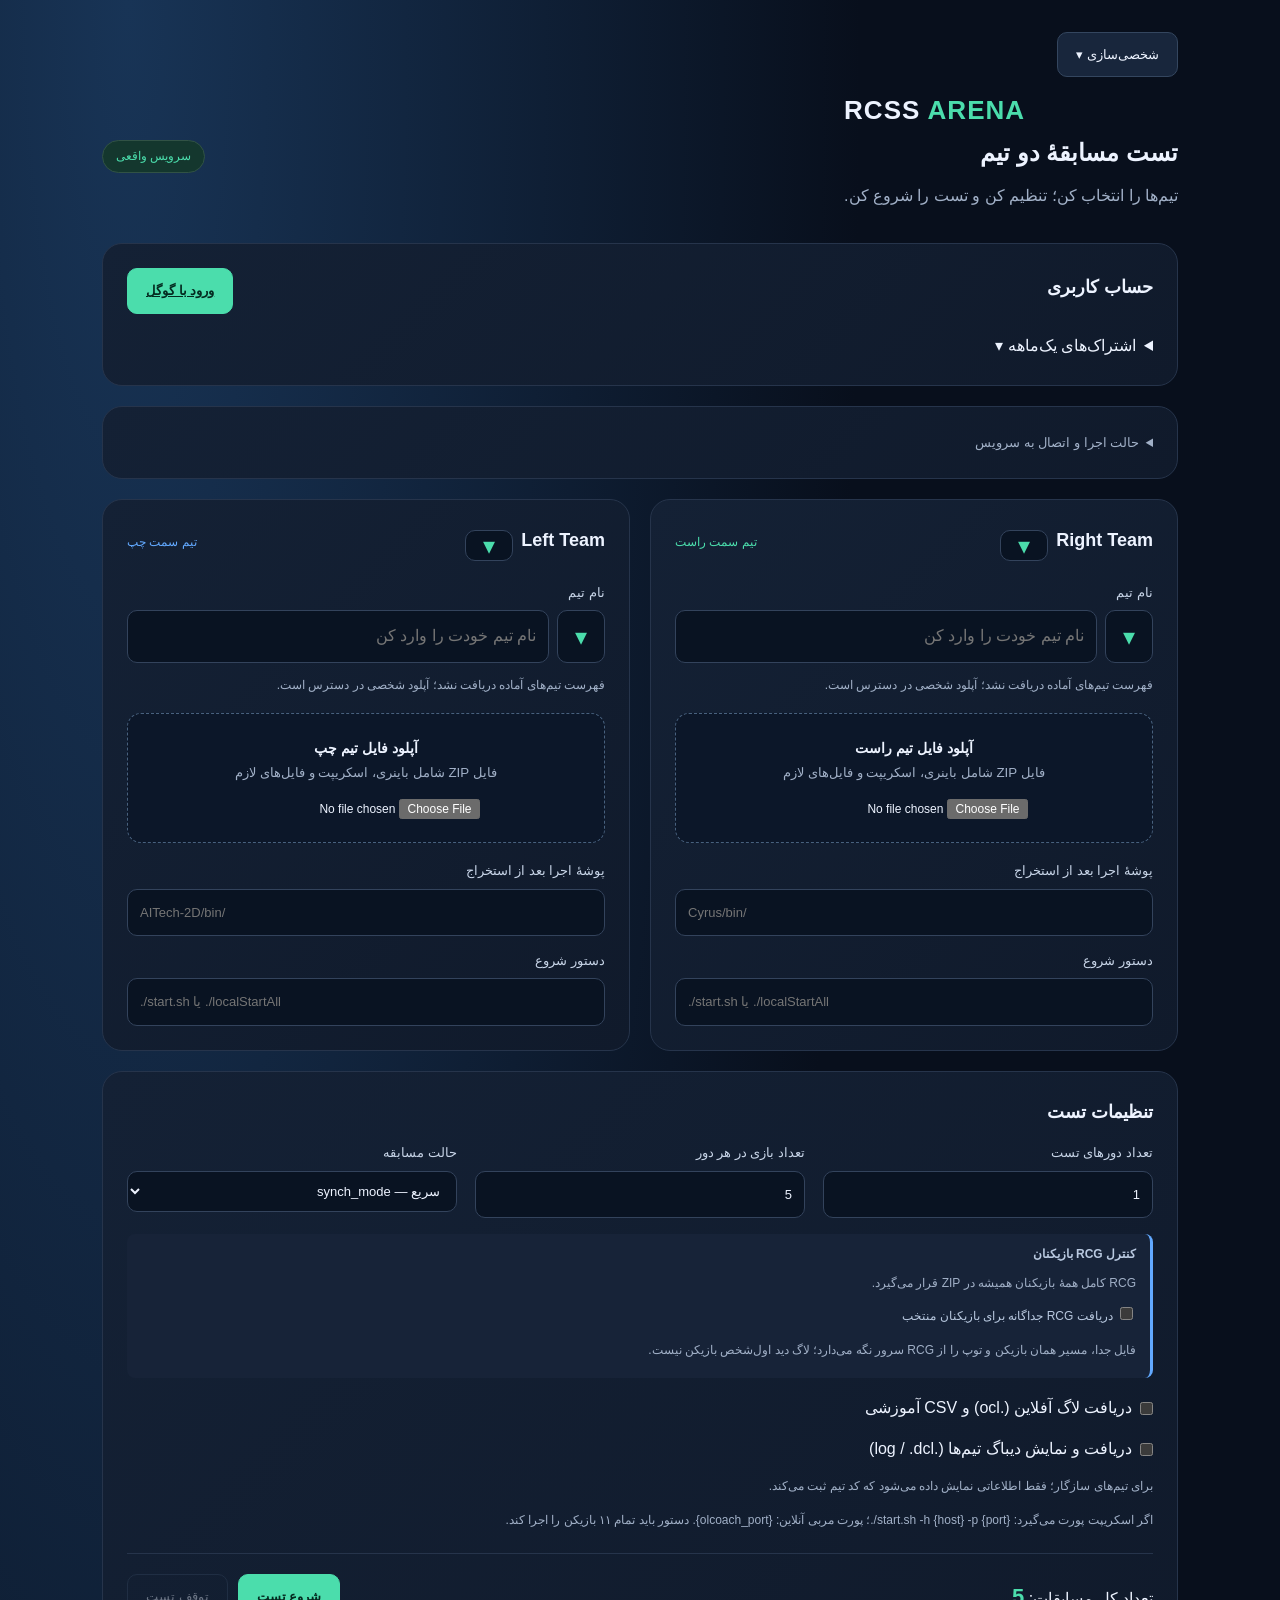
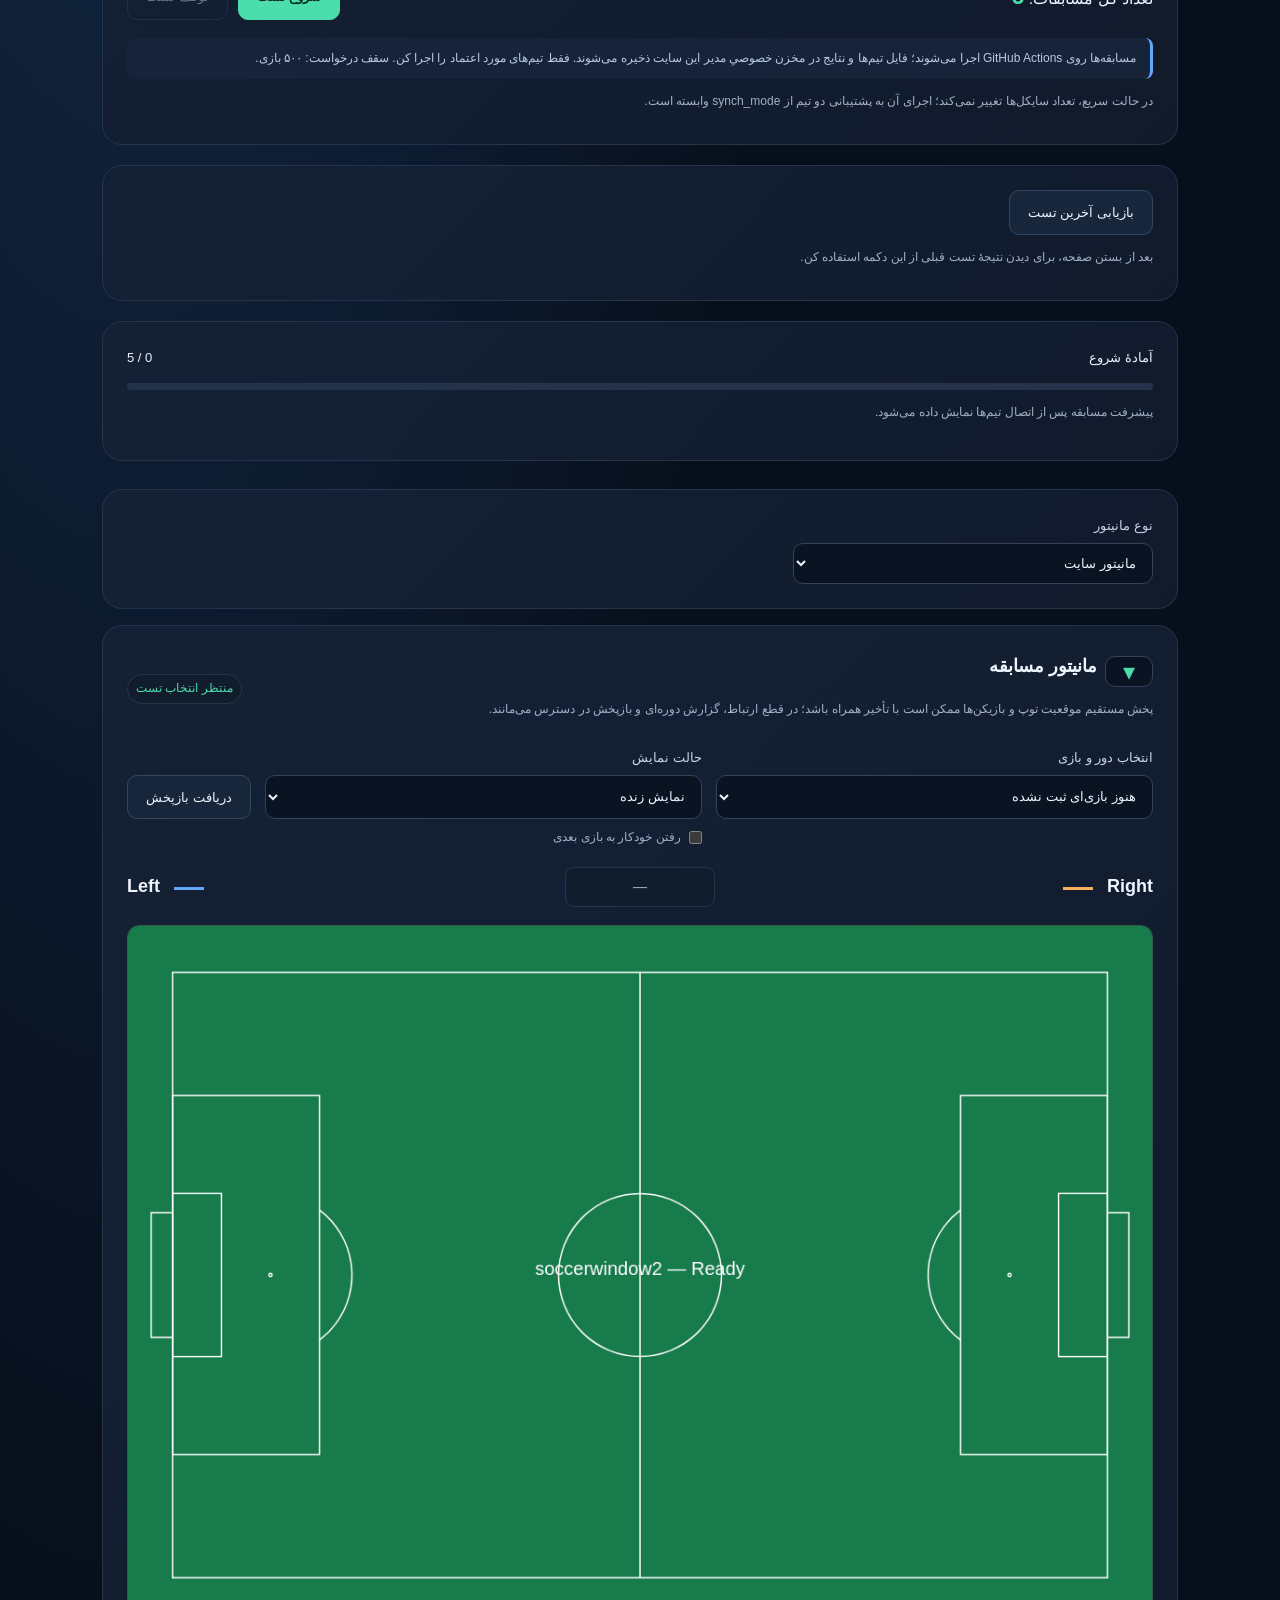
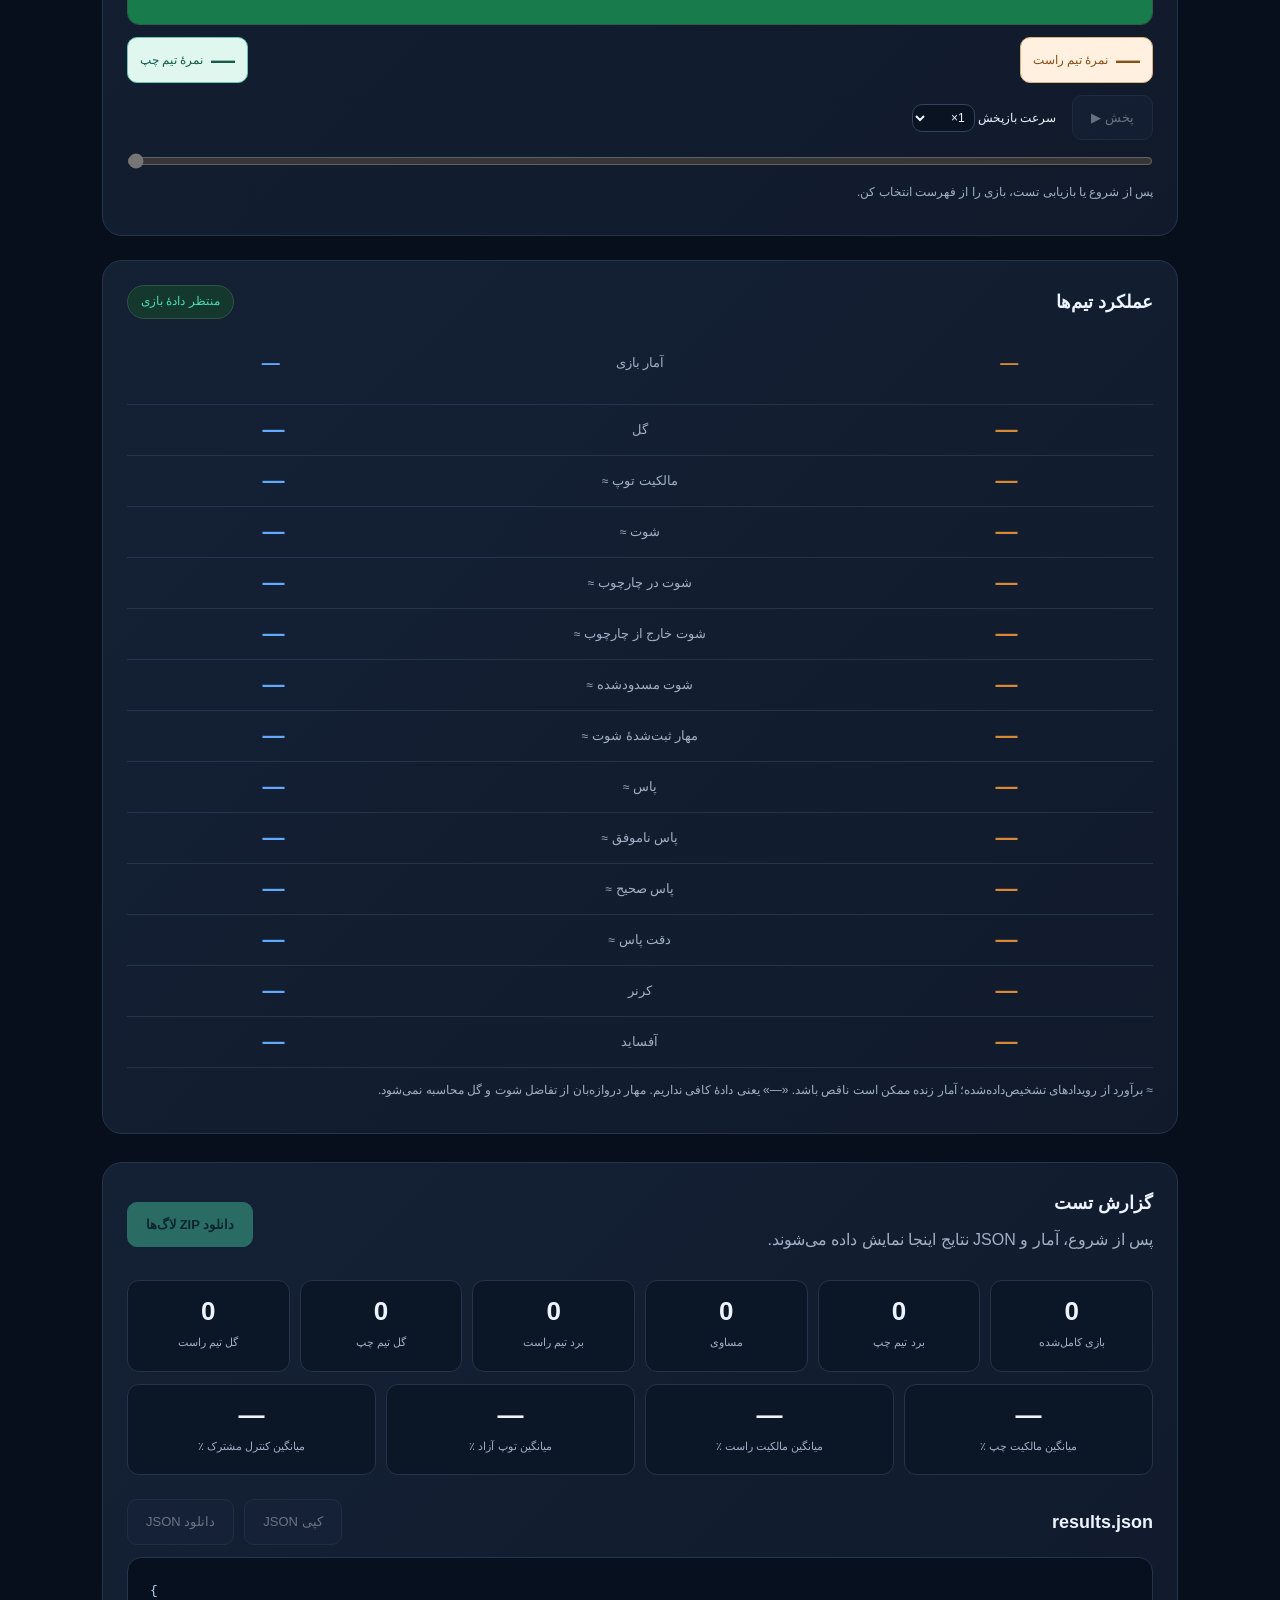
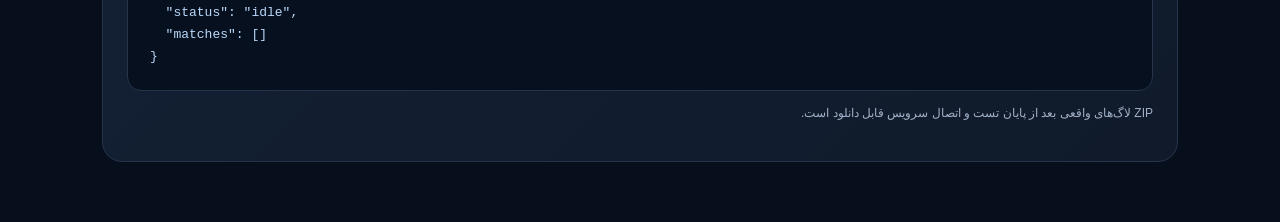
==== commit 6667d6c8: "Add player RCG exports, Google login and monthly subscriptions Keep the full RCG and export selected" ====
--- a/static/index.html
+++ b/static/index.html
@@ -4,6 +4,8 @@
 <meta charset="utf-8"><meta name="viewport" content="width=device-width,initial-scale=1">
 <title>RCSS Arena | تست مسابقه</title>
 <style>
+[hidden]{display:none!important}
+.account-card{margin-bottom:20px}.account-plans{grid-template-columns:repeat(2,minmax(0,1fr))}@media(max-width:700px){.account-plans{grid-template-columns:1fr}}
 :root{--bg:#080f1c;--panel:#111c2d;--line:#26344b;--text:#edf3ff;--muted:#a1b0c7;--blue:#62a9ff;--green:#4bddac;--red:#ff838b}*{box-sizing:border-box}body{margin:0;background:radial-gradient(ellipse at 10% 0%,#183456 0,transparent 45%),var(--bg);color:var(--text);font-family:Tahoma,Arial,sans-serif;line-height:1.8}button,input,select{font:inherit}button{cursor:pointer}button:disabled{opacity:.4;cursor:not-allowed}main{max-width:1120px;margin:auto;padding:32px 22px 60px}header{display:flex;align-items:center;justify-content:space-between;gap:16px;margin-bottom:26px}.brand{font:bold 26px Arial;letter-spacing:1px}.brand span{color:var(--green)}h1{font-size:24px;margin:5px 0}h2{font-size:18px;margin:0}p{margin:7px 0;color:var(--muted)}.badge{border:1px solid #315245;background:#14372e;color:var(--green);border-radius:30px;padding:5px 13px;font-size:12px}.card{background:linear-gradient(135deg,#142135,#101a2b);border:1px solid var(--line);border-radius:20px;padding:24px}.teams{display:grid;grid-template-columns:1fr 1fr;gap:20px;direction:ltr}.team{direction:rtl}.team-head{display:flex;align-items:center;justify-content:space-between;margin-bottom:20px}.side{font-size:12px;color:var(--blue)}.right .side{color:var(--green)}.upload{display:block;border:1px dashed #48617e;background:#0c1729;border-radius:14px;padding:22px 12px;text-align:center;cursor:pointer;margin:16px 0}.upload strong{display:block;font-size:14px}.upload small{color:var(--muted);display:block;overflow-wrap:anywhere}.upload input{display:block;margin:14px auto 0;max-width:100%;font-size:12px}label.field{display:block;font-size:13px;color:#c7d4e7;margin-top:13px}input:not([type=file]),select{width:100%;margin-top:6px;background:#091322;color:var(--text);border:1px solid #33435c;border-radius:10px;padding:11px 12px;outline:none}input:focus,select:focus{border-color:var(--blue);box-shadow:0 0 0 3px #62a9ff18}input.ltr{direction:ltr;text-align:left}.controls{margin-top:20px}.grid{display:grid;grid-template-columns:repeat(3,1fr);gap:18px}.total{display:flex;align-items:center;justify-content:space-between;border-top:1px solid var(--line);margin-top:22px;padding-top:20px;gap:15px}.total strong{color:var(--green);font-size:22px}.buttons{display:flex;gap:10px;flex-wrap:wrap}.btn{border:1px solid #34465f;background:#18263c;color:var(--text);border-radius:10px;padding:10px 18px;font-size:13px}.primary{background:var(--green);color:#042b20;border-color:var(--green);font-weight:bold}.secondary{background:transparent}.note{background:#172338;border-right:3px solid var(--blue);border-radius:8px;font-size:12px;padding:10px 14px;margin-top:18px;color:#b9c9e0}.connection{margin-bottom:20px}.connection summary{cursor:pointer;font-size:13px;color:var(--muted)}.connection-body{display:grid;grid-template-columns:180px 1fr;gap:16px;margin-top:10px}.status{margin-top:20px}.statusline{display:flex;justify-content:space-between;gap:12px;font-size:13px}.track{height:7px;background:#24334a;border-radius:20px;margin-top:14px;overflow:hidden}.bar{width:0;height:100%;background:var(--green);transition:width .25s}#error{color:var(--red);font-size:13px;margin-top:12px;white-space:pre-wrap}.results{margin-top:28px}.result-head{display:flex;justify-content:space-between;gap:16px;align-items:center;margin-bottom:18px}.stats{display:grid;grid-template-columns:repeat(6,1fr);gap:10px}.stat{background:#0b1626;border:1px solid var(--line);border-radius:12px;padding:15px 8px;text-align:center}.stat strong{display:block;font:700 26px Arial;color:var(--text)}.stat span{font-size:11px;color:var(--muted)}.json-head{display:flex;justify-content:space-between;align-items:center;margin:24px 0 12px;gap:12px}pre{direction:ltr;text-align:left;background:#07101e;color:#b9d8fa;padding:22px;border:1px solid var(--line);border-radius:14px;overflow:auto;max-height:500px;font:13px/1.7 Consolas,monospace;margin:0;tab-size:2}.foot{font-size:12px;color:var(--muted);margin-top:12px}.hidden{display:none!important}:focus-visible{outline:2px solid var(--green);outline-offset:3px}@media(max-width:700px){main{padding:22px 14px}.teams,.grid,.connection-body{grid-template-columns:1fr}.stats{grid-template-columns:repeat(3,1fr)}.total,.result-head,.json-head{align-items:stretch;flex-direction:column}.card{padding:19px}.brand{font-size:22px}h1{font-size:20px}.buttons .btn{flex:1}header{align-items:flex-start}.badge{white-space:nowrap}}
 .team-name-row{display:flex;gap:8px;align-items:stretch}.team-name-row input{flex:1;min-width:0}.team-picker{position:relative;flex:0 0 48px;margin-top:6px}.team-picker select{margin:0;height:100%;padding:0;width:48px;appearance:none;color:transparent;cursor:pointer}.team-picker option{color:var(--text);background:#091322;font-size:14px}.team-picker>span{position:absolute;inset:0;display:flex;align-items:center;justify-content:center;pointer-events:none;color:var(--green);font-size:24px}
 .monitor{margin-top:24px}.monitor-toolbar{display:grid;grid-template-columns:1fr 1fr auto;gap:14px;align-items:end}.monitor-toolbar .field{margin:0;min-width:0}.monitor-toolbar>.field{grid-column:1;grid-row:1}.monitor-mode-group{display:contents}.monitor-mode-group>.field{grid-column:2;grid-row:1}.monitor-mode-group>.foot{grid-column:2;grid-row:2}.monitor-toolbar select{height:44px}.monitor-toolbar>#monitorLoad{grid-column:3;grid-row:1;height:44px;align-self:end}.monitor-toolbar{row-gap:0}.monitor-score{display:flex;justify-content:space-between;align-items:center;gap:12px;padding:18px 0;font:700 20px Arial}.monitor-score span:first-child{color:#68b7ff}.monitor-score span:last-child{color:#ffb35c}.monitor-score span{overflow-wrap:anywhere;max-width:40%}.monitor-score strong{white-space:nowrap}.monitor canvas{display:block;width:100%;height:auto;border-radius:12px;border:1px solid #315b45}.monitor-controls{display:flex;align-items:center;gap:16px;flex-wrap:wrap;margin-top:12px}.monitor-controls label{font-size:12px}.monitor-controls select{width:auto;margin:0;padding:5px}.monitor input[type=range]{width:100%;padding:0;accent-color:var(--green);direction:ltr}@media(max-width:700px){.monitor-toolbar{grid-template-columns:1fr;row-gap:14px}.monitor-toolbar>.field,.monitor-mode-group>.field,.monitor-mode-group>.foot,.monitor-toolbar>#monitorLoad{grid-column:1;grid-row:auto}.monitor-score{font-size:16px}}
@@ -87,19 +89,20 @@
 <body><div class="goal-toast" id="goalToast" role="status" aria-live="polite" aria-atomic="true"><strong id="goalToastTitle"></strong><span id="goalToastScore" dir="ltr"></span></div><main>
 <details class="personalization"><summary class="btn">شخصی‌سازی ▾</summary><div class="theme-options"><details><summary>رنگ</summary><div role="group"><button type="button" class="btn" id="themeLight" aria-pressed="false">تم روشن</button><button type="button" class="btn" id="themeDark" aria-pressed="true">تم مشکی</button></div></details><details><summary>زبان</summary><div role="group"><button type="button" class="btn" id="languageFa" aria-pressed="true">فارسی</button><button type="button" class="btn" id="languageEn" aria-pressed="false">English</button></div></details></div></details>
 <header><div><div class="brand" dir="ltr">RCSS <span>ARENA</span></div><h1>تست مسابقهٔ دو تیم</h1><p>تیم‌ها را انتخاب کن؛ تنظیم کن و تست را شروع کن.</p></div><span class="badge" id="modeBadge">سرویس واقعی</span></header>
+<section class="card account-card" aria-label="حساب و اشتراک"><div class="result-head"><div><h2 id="accountStatus">حساب کاربری</h2><p id="accountQuota" role="status"></p></div><div class="buttons"><a class="btn primary" href="/login" id="accountLogin">ورود با گوگل</a><button class="btn" id="accountLogout" type="button" hidden>خروج</button></div></div><details><summary>اشتراک‌های یک‌ماهه ▾</summary><div class="grid account-plans"><div class="note"><h3>پلاس</h3><p><del>۵۰٬۰۰۰ تومان</del> ← <strong>۳۰٬۰۰۰ تومان</strong></p><p>نوبت تست نامحدود؛ حداکثر ۱۰۰ بازی در هر درخواست. خروجی RCL، RCG و JSON.</p></div><div class="note"><h3>پرو</h3><p><del>۷۰٬۰۰۰ تومان</del> ← <strong>۵۰٬۰۰۰ تومان</strong></p><p>نوبت تست نامحدود، همهٔ خروجی‌ها شامل CSV، لاگ آفلاین و دیباگ. سقف فنی هر درخواست: ۵۰۰ بازی.</p></div></div><p>پرداخت کارت‌به‌کارت به <bdi>6219861351359095</bdi>؛ اشتراک پس از بررسی و تأیید واریز توسط مالک فعال می‌شود.</p><form id="paymentForm"><div class="grid"><label class="field">اشتراک<select id="paymentPlan"><option value="plus">پلاس — ۳۰٬۰۰۰ تومان</option><option value="pro">پرو — ۵۰٬۰۰۰ تومان</option></select></label><label class="field">شمارهٔ پیگیری واریز<input id="paymentReference" inputmode="numeric" required minlength="6" maxlength="40" dir="ltr"></label></div><button class="btn primary" id="submitPayment" type="submit">ثبت پرداخت برای بررسی</button></form><p id="paymentMessage" role="status" aria-live="polite"></p><div id="paymentHistory"></div></details><details id="adminPayments" hidden><summary>مدیریت پرداخت‌ها ▾</summary><p>پیش از تأیید، مبلغ و شمارهٔ پیگیری را با واریز واقعی در حساب بانکی تطبیق بده.</p><button class="btn" id="refreshPayments" type="button">تازه‌سازی</button><div id="pendingPayments"></div></details></section>
 <details class="card connection"><summary>حالت اجرا و اتصال به سرویس</summary><div class="connection-body"><label class="field">حالت اجرا<select id="mode"><option value="demo">آزمایشی (نتایج ساختگی)</option><option value="server" selected>اجرای ابری — GitHub Actions</option><option value="personal">اجرای روی Ubuntu شخصی</option></select></label><label class="field">آدرس سرویس<input class="ltr" id="api" placeholder="https://your-service.example" autocomplete="url"></label></div><p class="foot">در حالت واقعی، فایل‌ها به سرویس انتخاب‌شده ارسال می‌شوند. این سایت به‌تنهایی سرور RCSS را اجرا نمی‌کند.</p><div id="personalPanel" hidden><button class="btn" id="personalPair" type="button">اتصال Ubuntu شخصی</button><span id="personalStatus" role="status">Worker هنوز متصل نیست</span><p class="foot">Worker باید روی Ubuntu روشن بماند. سرور، تیم‌ها و فایل‌ها روی سیستم خودت اجرا و ذخیره می‌شوند. مانیتور محلی: 127.0.0.1:6000</p><a href="https://github.com/tahalkhaftan/RCSS-arena/blob/main/PERSONAL_WORKER_FA.md" target="_blank" rel="noopener">راهنمای نصب روی Ubuntu</a><pre id="personalCommand" dir="ltr" style="white-space:pre-wrap;overflow-wrap:anywhere" hidden></pre></div></details>
 <form id="form" novalidate>
 <div class="teams">
 <section class="card team left"><div class="team-head"><div class="team-name-row"><h2 dir="ltr">Left Team</h2><span class="team-picker"><select id="leftInputMode" aria-label="نوع فایل تیم"><option value="binary">آپلود باینری</option><option value="source">آپلود سورس و بیلد</option></select><span aria-hidden="true">▾</span></span></div><span class="side">تیم سمت چپ</span></div><label class="field" for="leftName">نام تیم</label><div class="team-name-row"><span class="team-picker" id="leftPresetPicker"><select id="leftPreset" aria-label="انتخاب تیم آماده یا آپلود شخصی" title="انتخاب تیم"><option value="">آپلود تیم شخصی</option></select><span aria-hidden="true">▾</span></span><input id="leftName" value="" placeholder="نام تیم خودت را وارد کن" required maxlength="80"></div><p class="foot" id="leftPresetInfo"></p><label class="upload"><strong>آپلود فایل تیم چپ</strong><small id="leftInfo">فایل ZIP شامل باینری، اسکریپت و فایل‌های لازم</small><input id="leftFile" type="file" accept=".zip,application/zip"></label><div id="leftBuildPanel" class="hidden"><label class="field">نوع بیس<select id="leftBase"><option value="school">دانش‌آموزی</option><option value="university">دانشجویی</option></select></label><label class="field">پوشهٔ اصلی سورس داخل ZIP<input class="ltr" id="leftSourceDir" placeholder="خالی = پیدا کردن خودکار پروژه"></label><p class="foot" id="leftBuildHint"></p></div><label class="field">پوشهٔ اجرا بعد از استخراج<input class="ltr" id="leftDir" value="" required placeholder="AITech-2D/bin/"></label><label class="field">دستور شروع<input class="ltr" id="leftCmd" value="" placeholder="./start.sh یا ./localStartAll" required spellcheck="false"></label><div id="leftSourceBuildControls" class="hidden"><div class="source-build-action"><button class="btn source-build-button" type="button" id="leftBuildButton" data-status="idle">بیلد</button></div><p class="foot source-build-progress" id="leftSourceBuildStatus"></p><details class="source-build-errors hidden" id="leftSourceBuildError"><summary>ارور ▾</summary><p class="foot" id="leftSourceBuildMessage"></p><button class="btn" type="button" id="leftSourceBuildRetry">دریافت خروجی کامل</button><pre id="leftSourceBuildLog"></pre></details></div></section>
 <section class="card team right"><div class="team-head"><div class="team-name-row"><h2 dir="ltr">Right Team</h2><span class="team-picker"><select id="rightInputMode" aria-label="نوع فایل تیم"><option value="binary">آپلود باینری</option><option value="source">آپلود سورس و بیلد</option></select><span aria-hidden="true">▾</span></span></div><span class="side">تیم سمت راست</span></div><label class="field" for="rightName">نام تیم</label><div class="team-name-row"><span class="team-picker" id="rightPresetPicker"><select id="rightPreset" aria-label="انتخاب تیم آماده یا آپلود شخصی" title="انتخاب تیم"><option value="">آپلود تیم شخصی</option></select><span aria-hidden="true">▾</span></span><input id="rightName" value="" placeholder="نام تیم خودت را وارد کن" required maxlength="80"></div><p class="foot" id="rightPresetInfo"></p><label class="upload"><strong>آپلود فایل تیم راست</strong><small id="rightInfo">فایل ZIP شامل باینری، اسکریپت و فایل‌های لازم</small><input id="rightFile" type="file" accept=".zip,application/zip"></label><div id="rightBuildPanel" class="hidden"><label class="field">نوع بیس<select id="rightBase"><option value="school">دانش‌آموزی</option><option value="university">دانشجویی</option></select></label><label class="field">پوشهٔ اصلی سورس داخل ZIP<input class="ltr" id="rightSourceDir" placeholder="خالی = پیدا کردن خودکار پروژه"></label><p class="foot" id="rightBuildHint"></p></div><label class="field">پوشهٔ اجرا بعد از استخراج<input class="ltr" id="rightDir" value="" required placeholder="Cyrus/bin/"></label><label class="field">دستور شروع<input class="ltr" id="rightCmd" value="" placeholder="./start.sh یا ./localStartAll" required spellcheck="false"></label><div id="rightSourceBuildControls" class="hidden"><div class="source-build-action"><button class="btn source-build-button" type="button" id="rightBuildButton" data-status="idle">بیلد</button></div><p class="foot source-build-progress" id="rightSourceBuildStatus"></p><details class="source-build-errors hidden" id="rightSourceBuildError"><summary>ارور ▾</summary><p class="foot" id="rightSourceBuildMessage"></p><button class="btn" type="button" id="rightSourceBuildRetry">دریافت خروجی کامل</button><pre id="rightSourceBuildLog"></pre></details></div></section>
 </div>
-<section class="card controls"><h2>تنظیمات تست</h2><div class="grid"><label class="field">تعداد دورهای تست<input id="rounds" type="number" min="1" max="500" step="1" value="1" required></label><label class="field">تعداد بازی در هر دور<input id="games" type="number" min="1" max="500" step="1" value="5" required></label><label class="field">حالت مسابقه<select id="speed"><option value="sync" selected>سریع — synch_mode</option><option value="normal">معمولی</option></select></label></div><label style="display:flex;align-items:center;gap:8px;margin-top:16px"><input id="offlineLogging" type="checkbox" style="width:auto;margin:0"> دریافت لاگ آفلاین (.ocl) و CSV آموزشی</label><label style="display:flex;align-items:center;gap:8px;margin-top:12px"><input id="debugLogging" type="checkbox" style="width:auto;margin:0"> دریافت و نمایش دیباگ تیم‌ها (.log / .dcl)</label><p class="foot">برای تیم‌های سازگار؛ فقط اطلاعاتی نمایش داده می‌شود که کد تیم ثبت می‌کند.</p><p class="foot">اگر اسکریپت پورت می‌گیرد: <bdi>./start.sh -h {host} -p {port}</bdi>؛ پورت مربی آنلاین: <bdi>{olcoach_port}</bdi>. دستور باید تمام ۱۱ بازیکن را اجرا کند.</p><div class="total"><div>تعداد کل مسابقات: <strong id="total">5</strong></div><div class="buttons"><button class="btn primary" id="start" type="submit">شروع تست</button><button class="btn secondary" id="stop" type="button" disabled>توقف تست</button></div></div><div class="note" id="demoNote">مسابقه‌ها روی GitHub Actions اجرا می‌شوند؛ فایل تیم‌ها و نتایج در مخزن خصوصیِ مدیر این سایت ذخیره می‌شوند. فقط تیم‌های مورد اعتماد را اجرا کن. سقف درخواست: ۵۰۰ بازی.</div><p class="foot">در حالت سریع، تعداد سایکل‌ها تغییر نمی‌کند؛ اجرای آن به پشتیبانی دو تیم از synch_mode وابسته است.</p></section>
+<section class="card controls"><h2>تنظیمات تست</h2><div class="grid"><label class="field">تعداد دورهای تست<input id="rounds" type="number" min="1" max="500" step="1" value="1" required></label><label class="field">تعداد بازی در هر دور<input id="games" type="number" min="1" max="500" step="1" value="5" required></label><label class="field">حالت مسابقه<select id="speed"><option value="sync" selected>سریع — synch_mode</option><option value="normal">معمولی</option></select></label></div><div class="note" style="margin-top:16px"><strong>کنترل RCG بازیکنان</strong><p>RCG کامل همهٔ بازیکنان همیشه در ZIP قرار می‌گیرد.</p><label><input id="playerRcgEnabled" type="checkbox" style="width:auto"> دریافت RCG جداگانه برای بازیکنان منتخب</label><div id="playerRcgTeams" hidden><div style="margin-top:12px"><label><input id="playerRcgLeft" type="checkbox" style="width:auto"> تیم چپ</label><div id="playerRcgLeftNumbers" hidden style="display:flex;flex-wrap:wrap;gap:12px;margin-top:10px"><label><input id="playerRcg-left-1" type="checkbox" style="width:auto"> بازیکن 1</label><label><input id="playerRcg-left-2" type="checkbox" style="width:auto"> بازیکن 2</label><label><input id="playerRcg-left-3" type="checkbox" style="width:auto"> بازیکن 3</label><label><input id="playerRcg-left-4" type="checkbox" style="width:auto"> بازیکن 4</label><label><input id="playerRcg-left-5" type="checkbox" style="width:auto"> بازیکن 5</label><label><input id="playerRcg-left-6" type="checkbox" style="width:auto"> بازیکن 6</label><label><input id="playerRcg-left-7" type="checkbox" style="width:auto"> بازیکن 7</label><label><input id="playerRcg-left-8" type="checkbox" style="width:auto"> بازیکن 8</label><label><input id="playerRcg-left-9" type="checkbox" style="width:auto"> بازیکن 9</label><label><input id="playerRcg-left-10" type="checkbox" style="width:auto"> بازیکن 10</label><label><input id="playerRcg-left-11" type="checkbox" style="width:auto"> بازیکن 11</label></div></div><div style="margin-top:12px"><label><input id="playerRcgRight" type="checkbox" style="width:auto"> تیم راست</label><div id="playerRcgRightNumbers" hidden style="display:flex;flex-wrap:wrap;gap:12px;margin-top:10px"><label><input id="playerRcg-right-1" type="checkbox" style="width:auto"> بازیکن 1</label><label><input id="playerRcg-right-2" type="checkbox" style="width:auto"> بازیکن 2</label><label><input id="playerRcg-right-3" type="checkbox" style="width:auto"> بازیکن 3</label><label><input id="playerRcg-right-4" type="checkbox" style="width:auto"> بازیکن 4</label><label><input id="playerRcg-right-5" type="checkbox" style="width:auto"> بازیکن 5</label><label><input id="playerRcg-right-6" type="checkbox" style="width:auto"> بازیکن 6</label><label><input id="playerRcg-right-7" type="checkbox" style="width:auto"> بازیکن 7</label><label><input id="playerRcg-right-8" type="checkbox" style="width:auto"> بازیکن 8</label><label><input id="playerRcg-right-9" type="checkbox" style="width:auto"> بازیکن 9</label><label><input id="playerRcg-right-10" type="checkbox" style="width:auto"> بازیکن 10</label><label><input id="playerRcg-right-11" type="checkbox" style="width:auto"> بازیکن 11</label></div></div></div><p class="foot">فایل جدا، مسیر همان بازیکن و توپ را از RCG سرور نگه می‌دارد؛ لاگ دید اول‌شخص بازیکن نیست.</p></div><label style="display:flex;align-items:center;gap:8px;margin-top:16px"><input id="offlineLogging" type="checkbox" style="width:auto;margin:0"> دریافت لاگ آفلاین (.ocl) و CSV آموزشی</label><label style="display:flex;align-items:center;gap:8px;margin-top:12px"><input id="debugLogging" type="checkbox" style="width:auto;margin:0"> دریافت و نمایش دیباگ تیم‌ها (.log / .dcl)</label><p class="foot">برای تیم‌های سازگار؛ فقط اطلاعاتی نمایش داده می‌شود که کد تیم ثبت می‌کند.</p><p class="foot">اگر اسکریپت پورت می‌گیرد: <bdi>./start.sh -h {host} -p {port}</bdi>؛ پورت مربی آنلاین: <bdi>{olcoach_port}</bdi>. دستور باید تمام ۱۱ بازیکن را اجرا کند.</p><div class="total"><div>تعداد کل مسابقات: <strong id="total">5</strong></div><div class="buttons"><button class="btn primary" id="start" type="submit">شروع تست</button><button class="btn secondary" id="stop" type="button" disabled>توقف تست</button></div></div><div class="note" id="demoNote">مسابقه‌ها روی GitHub Actions اجرا می‌شوند؛ فایل تیم‌ها و نتایج در مخزن خصوصیِ مدیر این سایت ذخیره می‌شوند. فقط تیم‌های مورد اعتماد را اجرا کن. سقف درخواست: ۵۰۰ بازی.</div><p class="foot">در حالت سریع، تعداد سایکل‌ها تغییر نمی‌کند؛ اجرای آن به پشتیبانی دو تیم از synch_mode وابسته است.</p></section>
 </form>
 <section class="card status"><div class="buttons"><button class="btn" id="recent">بازیابی آخرین تست</button></div><p class="foot">بعد از بستن صفحه، برای دیدن نتیجهٔ تست قبلی از این دکمه استفاده کن.</p></section>
 <section class="card status" aria-live="polite"><div class="statusline"><span id="status">آمادهٔ شروع</span><span id="counter">0 / 5</span></div><div class="track" role="progressbar" aria-label="پیشرفت تست" aria-valuemin="0" aria-valuemax="500" aria-valuenow="0"><div class="bar" id="bar"></div></div><p class="foot" id="liveProgress">پیشرفت مسابقه پس از اتصال تیم‌ها نمایش داده می‌شود.</p><div id="error" role="alert"></div></section>
 <section class="card hidden" id="buildErrors" style="margin-top:20px"><h2>خطای بیلد</h2><details id="leftBuildError" class="hidden"><summary>ارور تیم چپ ▾</summary><p class="foot" id="leftBuildMessage"></p><button type="button" class="btn" id="leftBuildRetry">دریافت دوبارهٔ خروجی کامل</button><pre id="leftBuildLog" aria-label="خروجی کامل ترمینال بیلد تیم چپ"></pre></details><details id="rightBuildError" class="hidden"><summary>ارور تیم راست ▾</summary><p class="foot" id="rightBuildMessage"></p><button type="button" class="btn" id="rightBuildRetry">دریافت دوبارهٔ خروجی کامل</button><pre id="rightBuildLog" aria-label="خروجی کامل ترمینال بیلد تیم راست"></pre></details></section>
 <section class="card" id="monitorChooser"><label class="field">نوع مانیتور<select id="monitorEngine"><option value="browser" selected>مانیتور سایت</option><option value="native">SoccerWindow2</option></select></label></section>
-<section class="card" id="nativeMonitor" hidden><h2>نمایش اصلی SoccerWindow2</h2><div class="native-actions"><button class="btn primary" id="nativeStart">اجرای SoccerWindow2</button><button class="btn" id="nativeConnect">اتصال به مسابقه</button><button class="btn" id="nativeCloseTool">بستن پنجرهٔ ابزار ×</button><button class="btn" id="nativeFull">تمام‌صفحه</button><button class="btn" id="nativeStop">بستن مانیتور</button></div><div class="native-site-controls"><label class="field">انتخاب بازی<select id="nativeTestChoice"><option value="current">تست فعلی</option></select></label><button class="btn" id="nativeLoadTests">تست‌های قبلی</button><select id="nativeGameChoice" aria-label="انتخاب بازی"><option value="">ابتدا تستی را شروع یا بازیابی کن</option></select><button class="btn" id="nativePlayGame">بازکردن بازی انتخابی</button></div><p class="foot" id="nativeStatus" role="status">هنوز راه‌اندازی نشده</p><iframe id="nativeFrame" title="SoccerWindow2 native desktop" allow="fullscreen" hidden></iframe><label class="upload"><strong>فایل RCG، دیباگ یا فرمیشن</strong><input id="nativeUpload" type="file" multiple accept=".rcg,.gz,.log,.dcl,.ocl,.conf,.json,.dat,.csv,.xpm,.png,.svg,.txt,.xml"></label><p class="foot">نسخهٔ اصلی Qt روی سرور اجرا می‌شود. فایل‌ها برای بازشدن در برنامه به فضای موقت مانیتور ارسال می‌شوند.</p><p class="foot">پنجره‌های ویرایشگر ضربدر خودشان را دارند. برای خروج از ابزار فعال از × هم می‌توانی استفاده کنی.</p><p class="foot">محیط بین کاربران مجاز مشترک است؛ منوهای برنامهٔ اصلی انگلیسی هستند.</p><div class="native-formation"><h3>فرمیشن فعلی</h3><div class="native-actions"><button class="btn" id="nativeFormationNew">فرمیشن جدید</button><label class="upload">بازکردن فرمیشن از دستگاه من<input id="nativeFormationUpload" type="file" accept=".conf,.json"></label><label class="field">نام فایل خروجی<input id="nativeFormationName" value="formation.conf" dir="ltr"></label><button class="btn primary" id="nativeFormationExport" disabled>ثبت چیدمان و دریافت فرمیشن</button></div><p class="foot" id="nativeFormationNote">فرمیشن را ایجاد یا باز کن؛ چیدمان واقعی ویرایشگر اینجا ظاهر می‌شود.</p><canvas id="nativeFormationCanvas" width="650" height="420" aria-label="پیش‌نمایش فرمیشن"></canvas><details><summary>بازیکن‌ها</summary><table dir="ltr"><thead><tr><th>بازیکن</th><th>نقش</th><th>X</th><th>Y</th></tr></thead><tbody id="nativeFormationTable"></tbody></table></details></div><details><summary>فایل‌های محیط مانیتور</summary><button class="btn" id="nativeRefreshFiles">تازه‌سازی</button><div id="nativeFiles" dir="ltr"></div></details></section><div id="nativeLegacy"><section class="card monitor" id="matchMonitor" tabindex="0" aria-label="مانیتور مسابقه">
+<section class="card" id="nativeMonitor" hidden><h2>نمایش اصلی SoccerWindow2</h2><div class="native-actions"><button class="btn primary" id="nativeStart">اجرای SoccerWindow2</button><button class="btn" id="nativeConnect">اتصال به مسابقه</button><button class="btn" id="nativeCloseTool">بستن پنجرهٔ ابزار ×</button><button class="btn" id="nativeDetach">جداسازی ↗</button><button class="btn" id="nativeFull">تمام‌صفحه</button><button class="btn" id="nativeStop">بستن مانیتور</button></div><div class="native-site-controls"><label class="field">انتخاب بازی<select id="nativeTestChoice"><option value="current">تست فعلی</option></select></label><button class="btn" id="nativeLoadTests">تست‌های قبلی</button><select id="nativeGameChoice" aria-label="انتخاب بازی"><option value="">ابتدا تستی را شروع یا بازیابی کن</option></select><button class="btn" id="nativePlayGame">بازکردن بازی انتخابی</button></div><p class="foot" id="nativeStatus" role="status">هنوز راه‌اندازی نشده</p><iframe id="nativeFrame" title="SoccerWindow2 native desktop" allow="fullscreen" hidden></iframe><label class="upload"><strong>فایل RCG، دیباگ یا فرمیشن</strong><input id="nativeUpload" type="file" multiple accept=".rcg,.gz,.log,.dcl,.ocl,.conf,.json,.dat,.csv,.xpm,.png,.svg,.txt,.xml"></label><p class="foot">نسخهٔ اصلی Qt روی سرور اجرا می‌شود. فایل‌ها برای بازشدن در برنامه به فضای موقت مانیتور ارسال می‌شوند.</p><p class="foot">پنجره‌های ویرایشگر ضربدر خودشان را دارند. برای خروج از ابزار فعال از × هم می‌توانی استفاده کنی.</p><p class="foot">محیط بین کاربران مجاز مشترک است؛ منوهای برنامهٔ اصلی انگلیسی هستند.</p><div class="native-formation"><h3>فرمیشن فعلی</h3><div class="native-actions"><button class="btn" id="nativeFormationNew">فرمیشن جدید</button><label class="upload">بازکردن فرمیشن از دستگاه من<input id="nativeFormationUpload" type="file" accept=".conf,.json"></label><label class="field">نام فایل خروجی<input id="nativeFormationName" value="formation.conf" dir="ltr"></label><button class="btn primary" id="nativeFormationExport" disabled>ثبت چیدمان و دریافت فرمیشن</button></div><p class="foot" id="nativeFormationNote">فرمیشن را ایجاد یا باز کن؛ چیدمان واقعی ویرایشگر اینجا ظاهر می‌شود.</p><canvas id="nativeFormationCanvas" width="650" height="420" aria-label="پیش‌نمایش فرمیشن"></canvas><details><summary>بازیکن‌ها</summary><table dir="ltr"><thead><tr><th>بازیکن</th><th>نقش</th><th>X</th><th>Y</th></tr></thead><tbody id="nativeFormationTable"></tbody></table></details></div><details><summary>فایل‌های محیط مانیتور</summary><button class="btn" id="nativeRefreshFiles">تازه‌سازی</button><div id="nativeFiles" dir="ltr"></div></details></section><div id="nativeLegacy"><section class="card monitor" id="matchMonitor" tabindex="0" aria-label="مانیتور مسابقه">
 <div class="sw-title"><span>◉ soccerwindow2 — RCSS Arena Web</span><button type="button" id="swFullscreen" title="Full Screen (F11)">□</button></div><nav class="sw-menubar" id="swMenus" aria-label="SoccerWindow2 menus"></nav><div class="sw-toolbar" id="swMainTools" role="toolbar" aria-label="Monitor tools"></div><div class="sw-toolbar" id="swPlayTools" role="toolbar" aria-label="LogPlayer tools"></div>
 <details class="sw-workbench" id="swDebugPanel" hidden><summary>دیباگ تیم‌ها</summary><div class="sw-panel-controls"><input id="swDebugFiles" type="file" multiple accept=".log,.dcl" aria-label="فایل دیباگ"><label>تیم فایل‌ها <select id="swDebugSide"><option value="auto">تشخیص از نام / DCL</option><option value="l">چپ</option><option value="r">راست</option></select></label><label>بازیکن <select id="swDebugAgent"><option value="all">همه</option><option value="selected">بازیکن انتخاب‌شده</option></select></label><label><input id="swDebugShow" type="checkbox" checked> نمایش روی زمین</label><label>ماسک دسته <input id="swDebugMask" type="number" value="0" min="0" aria-label="ماسک دیباگ"></label><label>سایکل بدون RCG <input id="swDebugCycle" type="number" value="0" min="0"></label><button type="button" class="btn" id="swDebugClear">پاک‌کردن فایل‌ها</button></div><p class="foot" id="swDebugInfo">فایل .log یا .dcl واقعی را انتخاب کن، یا پیش از شروع تست دریافت دیباگ را فعال کن.</p><pre id="swDebugText" dir="ltr">بدون دادهٔ دیباگ</pre></details>
 <details class="sw-workbench" id="swFormationPanel" hidden><summary>نمایش و ویرایش فرمیشن</summary><div class="sw-panel-controls"><input id="swFormationFile" type="file" accept=".conf,.json" aria-label="فایل فرمیشن"><button type="button" class="btn" id="swFormationNew">فرمیشن جدید</button><label>نمونه <select id="swFormationSample" aria-label="نمونهٔ فرمیشن"></select></label><label><input id="swFormationEdit" type="checkbox" checked> ویرایش با کشیدن</label><label><input id="swFormationShow" type="checkbox" checked> نمایش فرمیشن</label><label><input id="swFormationBackground" type="checkbox"> پس‌زمینهٔ مسابقه</label><button type="button" class="btn" id="swFormationUndo">برگرداندن</button><button type="button" class="btn" id="swFormationSave">دانلود فرمیشن</button></div><p class="foot" id="swFormationInfo">بازیکنان و توپ را روی زمین بکش؛ فایل اصلی تیم بدون دانلود و جایگزینی تغییر نمی‌کند.</p><div class="formation-coordinates" id="swFormationCoordinates"></div></details>
@@ -177,7 +180,10 @@
  }
 }
 function teamSettings(side){const source=$(side+'InputMode').value==='source';return {input_mode:source?'source':'binary',base:$(side+'Base').value,source_directory:$(side+'SourceDir').value.trim(),preset_id:source?'':$(side+'Preset').value,name:$(side+'Name').value.trim(),directory:source?'.':$(side+'Dir').value.trim(),command:$(side+'Cmd').value.trim(),build_id:source&&sourceBuilds[side].status==='completed'?sourceBuilds[side].id:undefined};}
-function settings(){return {left:teamSettings('left'),right:teamSettings('right'),rounds:Number($('rounds').value),games_per_round:Number($('games').value),synch_mode:$('speed').value==='sync',offline_logging:$('offlineLogging').checked,debug_logging:!!$('debugLogging').checked};}
+function selectedPlayerRcg(){const enabled=!!$('playerRcgEnabled').checked;const selected={enabled,left:[],right:[]};for(const side of ['left','right'])if(enabled&&$('playerRcg'+(side==='left'?'Left':'Right')).checked)for(let n=1;n<=11;n++)if($('playerRcg-'+side+'-'+n).checked)selected[side].push(n);return selected;}
+$('playerRcgEnabled').addEventListener('change',()=>{$('playerRcgTeams').hidden=!$('playerRcgEnabled').checked;});
+for(const label of ['Left','Right'])$('playerRcg'+label).addEventListener('change',()=>{$('playerRcg'+label+'Numbers').hidden=!$('playerRcg'+label).checked;});
+function settings(){return {player_rcg:selectedPlayerRcg(),left:teamSettings('left'),right:teamSettings('right'),rounds:Number($('rounds').value),games_per_round:Number($('games').value),synch_mode:$('speed').value==='sync',offline_logging:$('offlineLogging').checked,debug_logging:!!$('debugLogging').checked};}
 function setTeamInputMode(side){
  const source=$(side+'InputMode').value==='source';$(side+'BuildPanel').className=source?'':'hidden';$(side+'Preset').disabled=source||running;$(side+'PresetPicker').className=source?'team-picker hidden':'team-picker';$(side+'SourceBuildControls').className=source?'':'hidden';
  if(source){$(side+'Preset').value='';choosePreset(side);$(side+'Dir').value=$(side+'Base').value==='university'?'src':'build/bin';$(side+'Dir').readOnly=true;if(!$(side+'Cmd').value.trim())$(side+'Cmd').value='./start.sh';}
@@ -273,7 +279,7 @@
 
 async function request(url,options={}){const res=await fetch(url,{credentials:'include',signal:controller?.signal,...options});if(!res.ok){let msg='HTTP '+res.status;try{msg=(await res.json()).error||msg}catch{}const error=Error('خطای سرویس: '+msg);error.status=res.status;throw error}return res}
 async function demo(config){for(let r=1;r<=config.rounds;r++){for(let g=1;g<=config.games_per_round;g++){if(!running)return;const index=(r-1)*config.games_per_round+g;$('status').textContent='آزمایشی — بازی '+index+' از '+report.total;await pause(400);if(!running)return;report.matches.push({round:r,game:g,status:'completed',left_team:config.left.name,right_team:config.right.name,left_score:Math.floor(Math.random()*5),right_score:Math.floor(Math.random()*5)});render()}}report.status='completed';render();$('status').textContent='تست آزمایشی تمام شد — نتایج ساختگی';setRunning(false)}
-$('form').addEventListener('submit',async event=>{event.preventDefault();if(running)return;$('error').textContent='';try{validateTeamFields();const config=settings();if(!Number.isInteger(config.rounds)||!Number.isInteger(config.games_per_round)||config.rounds<1||config.games_per_round<1||count()>500)throw Error('تعدادها باید عدد صحیح مثبت باشند؛ حداکثر ۵۰۰ مسابقه در هر تست.');for(const t of [config.left,config.right]){if(!t.name||!t.command||!t.directory)throw Error('نام، پوشه و دستور هر دو تیم را کامل کن.');if(t.directory.startsWith('/')||t.directory.includes('\\')||t.directory.split('/').includes('..'))throw Error('پوشه باید مسیر نسبی داخل فایل ZIP باشد.')}const demoMode=$('mode').value==='demo';const api=demoMode?null:baseURL();if(!demoMode)requireSourceBuilds(api);if(!demoMode&&['left','right'].some(side=>!$(side+'Preset').value&&!$(side+'File').files[0]))throw Error('فایل ZIP هر دو تیم را انتخاب کن.');if(!demoMode)for(const side of ['left','right'])if(!$(side+'Preset').value&&!/\.zip$/i.test($(side+'File').files[0].name))throw Error('فایل تیم‌ها باید ZIP باشد.');
+$('form').addEventListener('submit',async event=>{event.preventDefault();if(running)return;$('error').textContent='';try{validateTeamFields();const config=settings();if(config.player_rcg.enabled&&!config.player_rcg.left.length&&!config.player_rcg.right.length)throw Error('حداقل یک بازیکن از تیم چپ یا راست انتخاب کن.');if(!Number.isInteger(config.rounds)||!Number.isInteger(config.games_per_round)||config.rounds<1||config.games_per_round<1||count()>500)throw Error('تعدادها باید عدد صحیح مثبت باشند؛ حداکثر ۵۰۰ مسابقه در هر تست.');for(const t of [config.left,config.right]){if(!t.name||!t.command||!t.directory)throw Error('نام، پوشه و دستور هر دو تیم را کامل کن.');if(t.directory.startsWith('/')||t.directory.includes('\\')||t.directory.split('/').includes('..'))throw Error('پوشه باید مسیر نسبی داخل فایل ZIP باشد.')}const demoMode=$('mode').value==='demo';const api=demoMode?null:baseURL();if(!demoMode)requireSourceBuilds(api);if(!demoMode&&['left','right'].some(side=>!$(side+'Preset').value&&!$(side+'File').files[0]))throw Error('فایل ZIP هر دو تیم را انتخاب کن.');if(!demoMode)for(const side of ['left','right'])if(!$(side+'Preset').value&&!/\.zip$/i.test($(side+'File').files[0].name))throw Error('فایل تیم‌ها باید ZIP باشد.');
 report={demo:demoMode,status:'running',started_at:new Date().toISOString(),config,total:count(),matches:[]};job=null;logReady=false;$('zip').disabled=true;$('reportNote').textContent=demoMode?'پیش‌نمایش رابط — همهٔ نتایج این تست ساختگی‌اند.':'آمار کل تست و JSON نتیجهٔ هر مسابقه';$('zipNote').textContent=demoMode?'در حالت آزمایشی فایل .rcg یا .rcl ساخته نمی‌شود؛ ZIP لاگ‌ها غیرفعال است.':'پس از پایان، ZIP لاگ‌ها از سرویس دریافت می‌شود.';controller=new AbortController();setRunning(true);render();if(demoMode){await demo(config);return}
 $('stop').disabled=true;$('status').textContent='در حال آپلود تیم‌ها…';const data=new FormData();for(const side of ['left','right'])if(!$(side+'Preset').value&&$(side+'InputMode').value!=='source')data.append(side+'_file',$(side+'File').files[0]);data.append('config',JSON.stringify(config));const created=await(await request(api+'/api/tests',{method:'POST',body:data})).json();if(!created.id||typeof created.id!=='string')throw Error('شناسهٔ تست از سرویس دریافت نشد.');job={id:created.id,api};$('stop').disabled=false;await watchJob()}catch(e){if(e.name==='AbortError')return;$('error').textContent=e.message||'خطای ارتباط با سرویس';$('status').textContent='خطا در اجرای درخواست';if(report){report.status='error';report.error=e.message;render()}setRunning(false)}});
 async function watchJob(){
@@ -1160,4 +1166,5 @@
 drawPitch(null);
 
 </script><script src="/native/site.js" defer></script><script src="/native/bridge.js" defer></script>
+<script src="/account-ui.js" defer></script>
 </body></html>
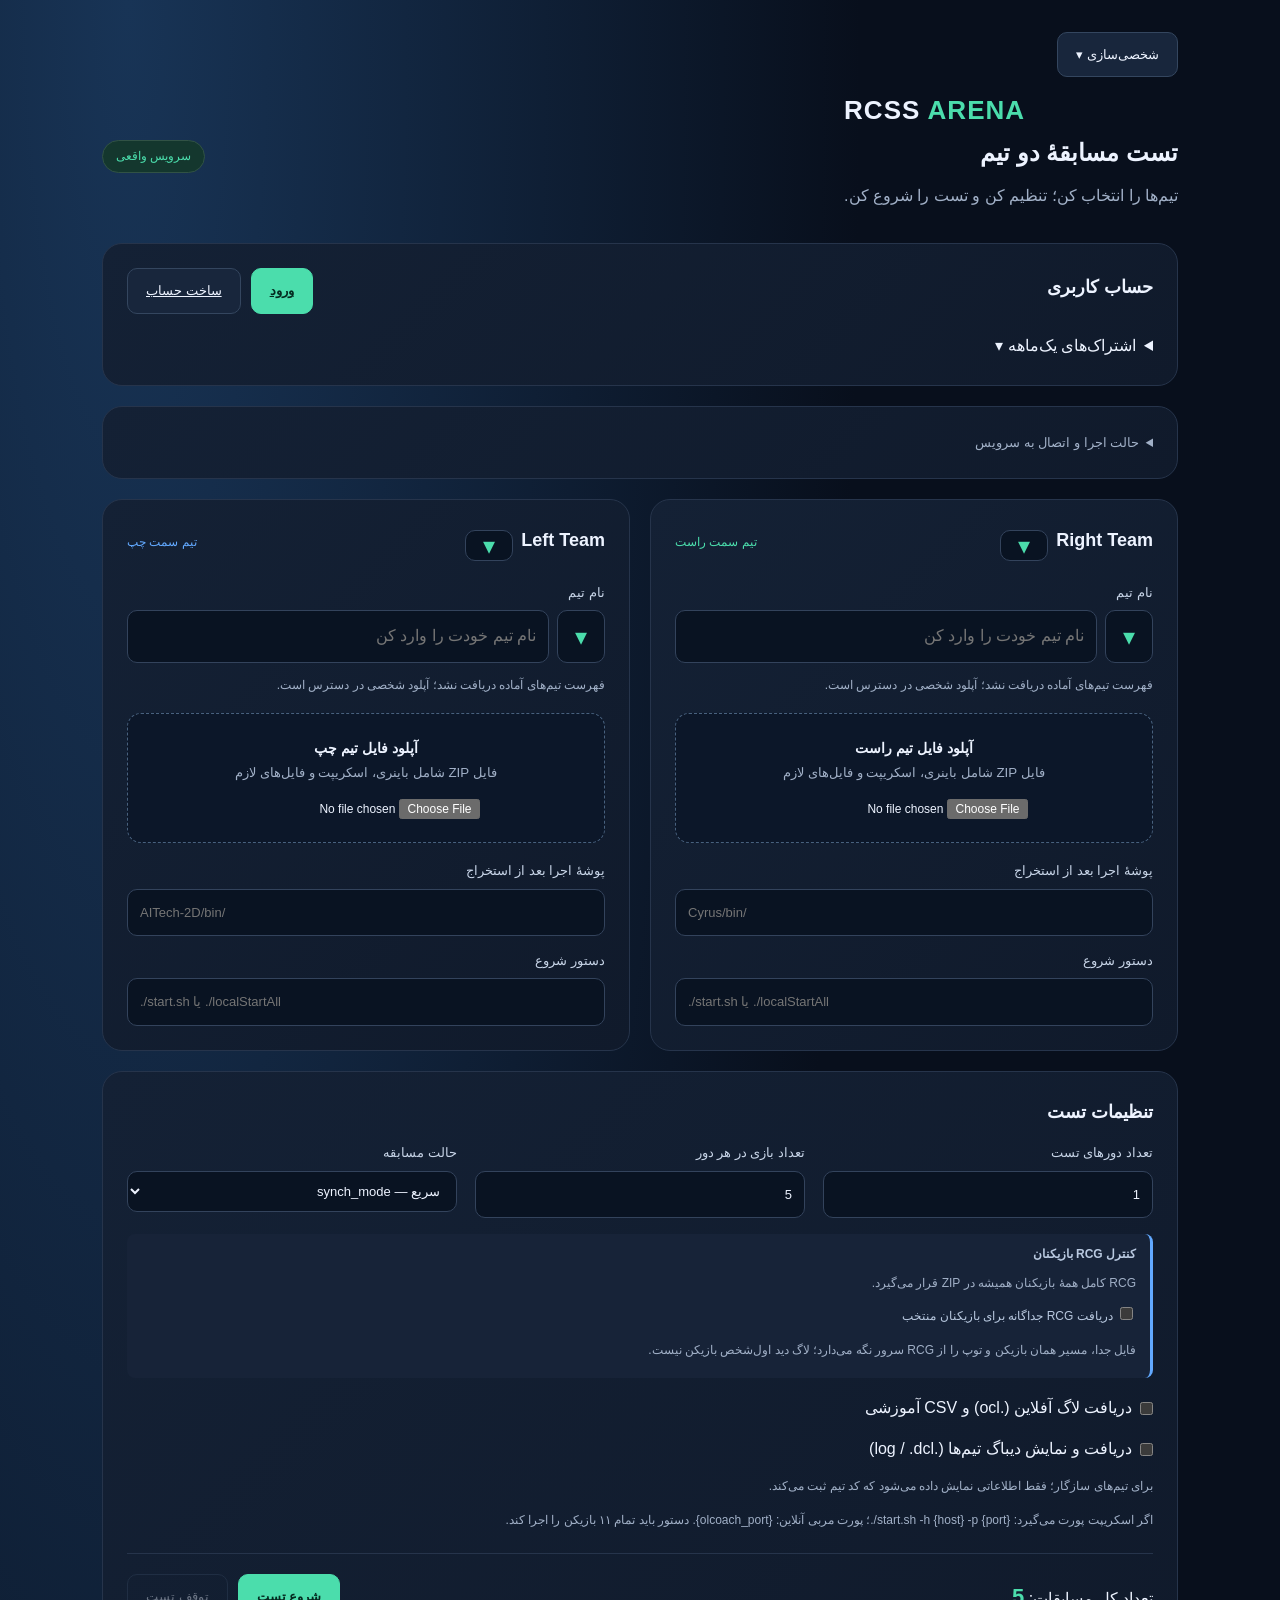
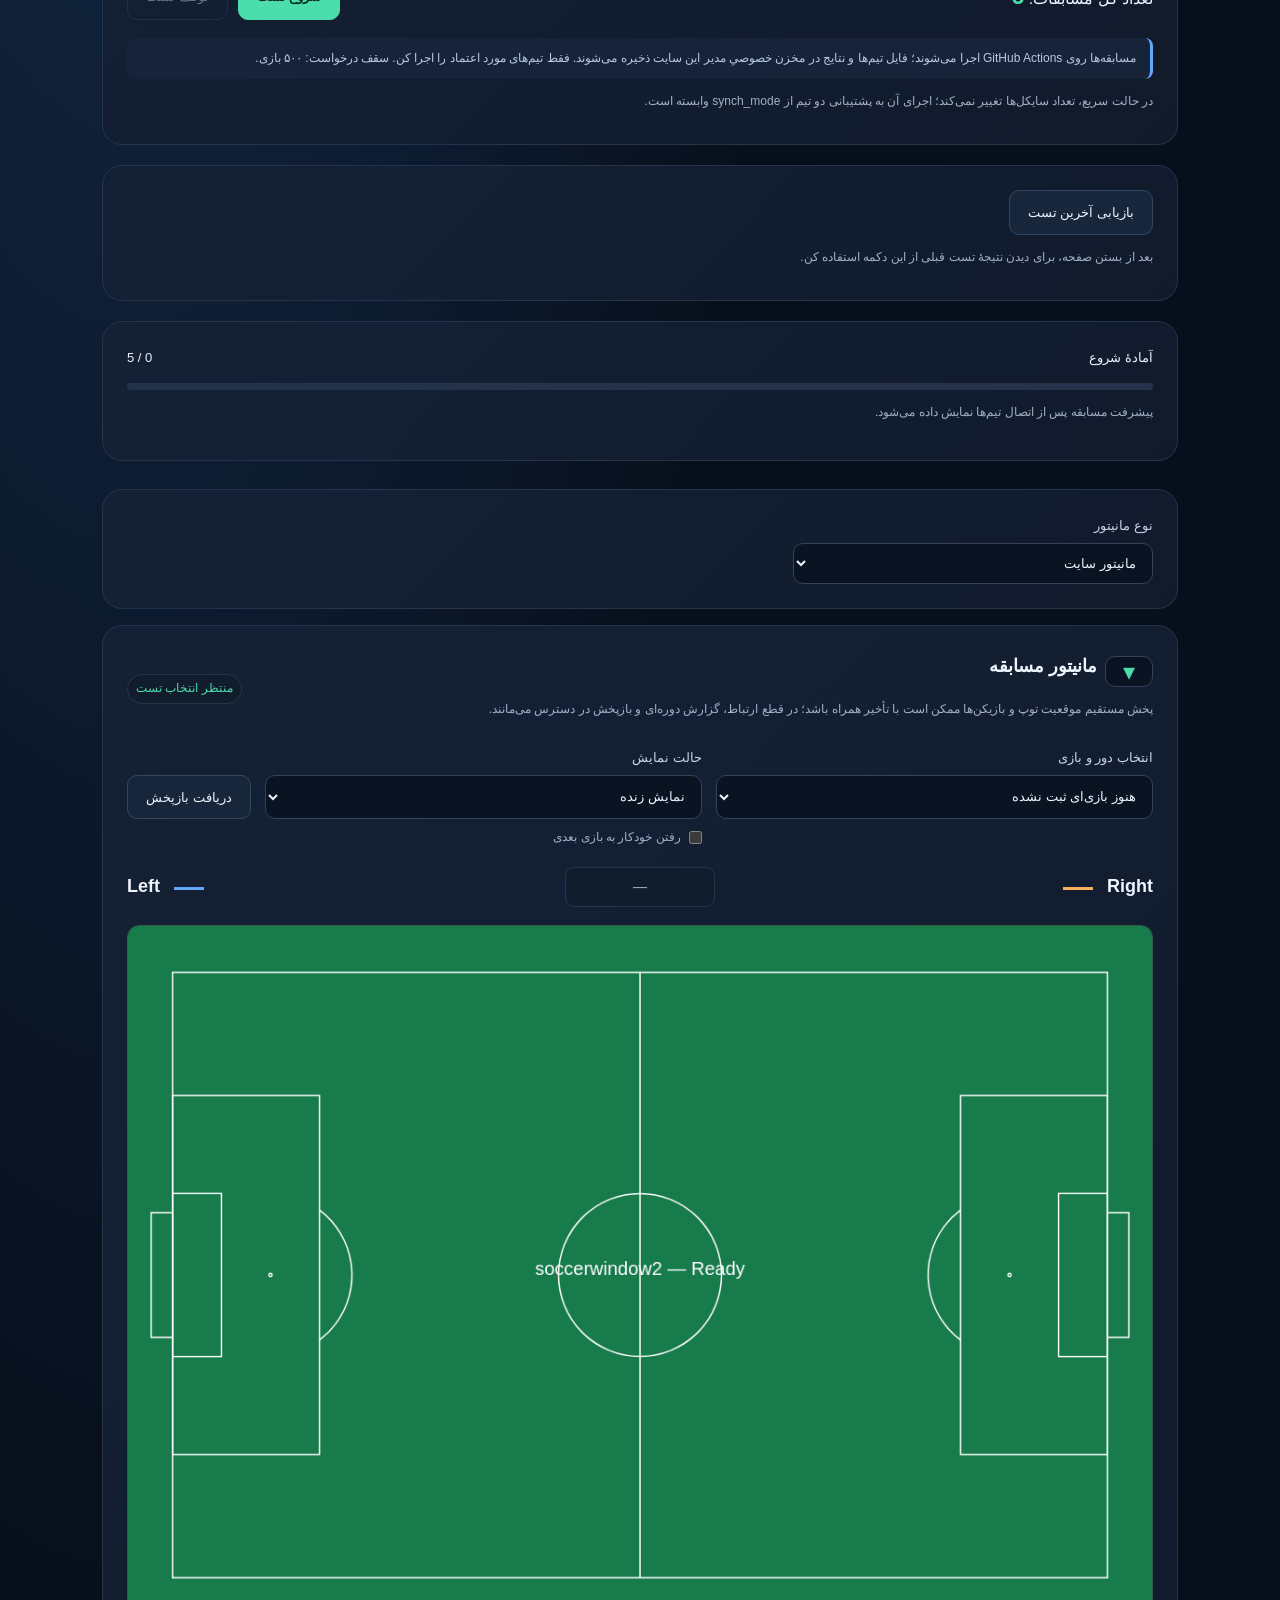
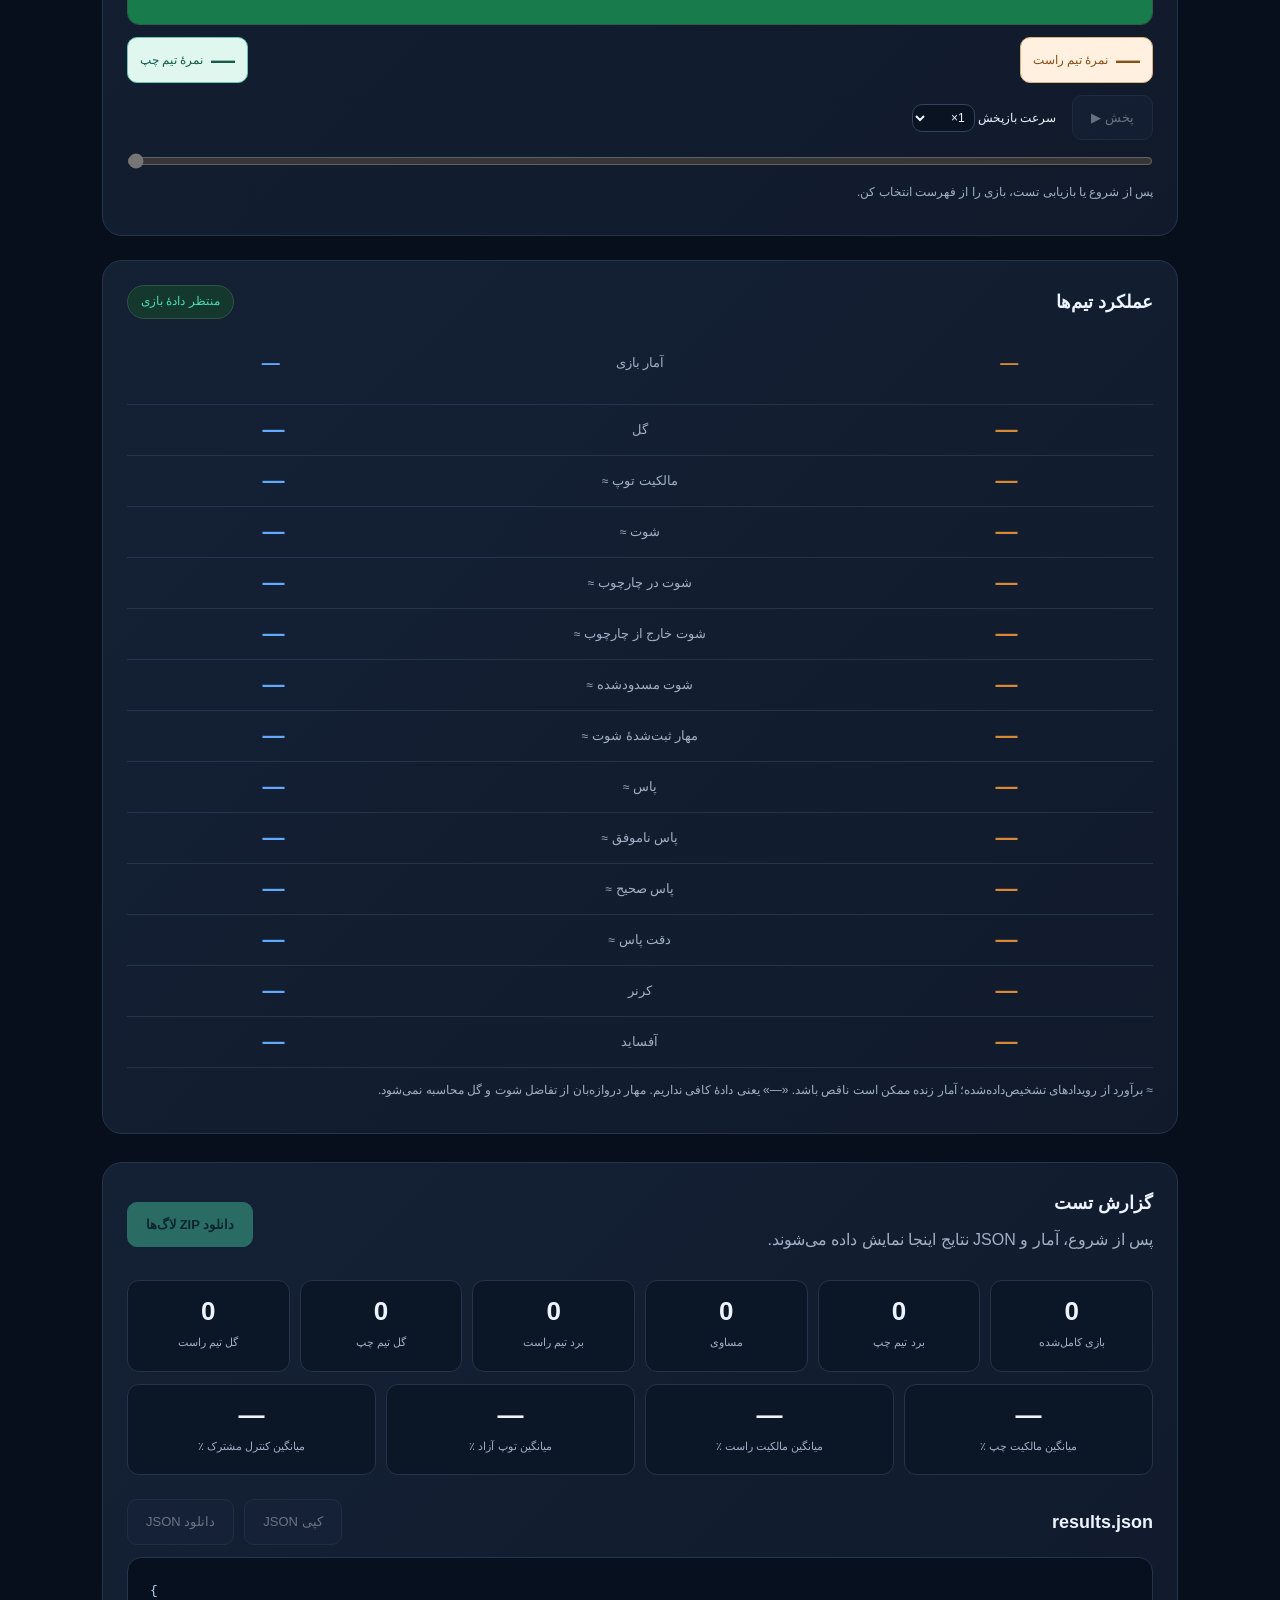
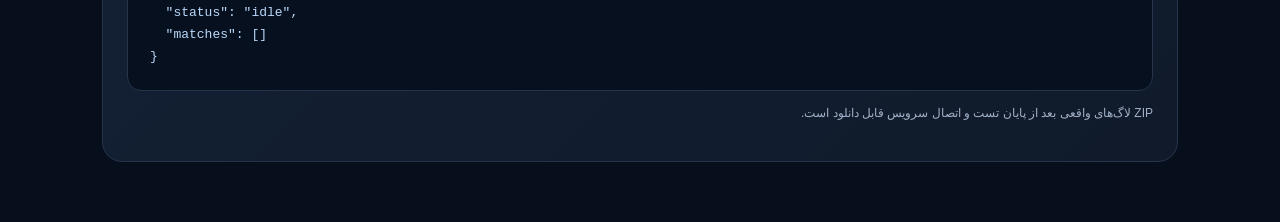
==== commit 92a93f73: "Polish Google sign-in and sign-up; allow 30 free games per 24 hours Add responsive sign-in/sign-up r" ====
--- a/static/index.html
+++ b/static/index.html
@@ -89,7 +89,7 @@
 <body><div class="goal-toast" id="goalToast" role="status" aria-live="polite" aria-atomic="true"><strong id="goalToastTitle"></strong><span id="goalToastScore" dir="ltr"></span></div><main>
 <details class="personalization"><summary class="btn">شخصی‌سازی ▾</summary><div class="theme-options"><details><summary>رنگ</summary><div role="group"><button type="button" class="btn" id="themeLight" aria-pressed="false">تم روشن</button><button type="button" class="btn" id="themeDark" aria-pressed="true">تم مشکی</button></div></details><details><summary>زبان</summary><div role="group"><button type="button" class="btn" id="languageFa" aria-pressed="true">فارسی</button><button type="button" class="btn" id="languageEn" aria-pressed="false">English</button></div></details></div></details>
 <header><div><div class="brand" dir="ltr">RCSS <span>ARENA</span></div><h1>تست مسابقهٔ دو تیم</h1><p>تیم‌ها را انتخاب کن؛ تنظیم کن و تست را شروع کن.</p></div><span class="badge" id="modeBadge">سرویس واقعی</span></header>
-<section class="card account-card" aria-label="حساب و اشتراک"><div class="result-head"><div><h2 id="accountStatus">حساب کاربری</h2><p id="accountQuota" role="status"></p></div><div class="buttons"><a class="btn primary" href="/login" id="accountLogin">ورود با گوگل</a><button class="btn" id="accountLogout" type="button" hidden>خروج</button></div></div><details><summary>اشتراک‌های یک‌ماهه ▾</summary><div class="grid account-plans"><div class="note"><h3>پلاس</h3><p><del>۵۰٬۰۰۰ تومان</del> ← <strong>۳۰٬۰۰۰ تومان</strong></p><p>نوبت تست نامحدود؛ حداکثر ۱۰۰ بازی در هر درخواست. خروجی RCL، RCG و JSON.</p></div><div class="note"><h3>پرو</h3><p><del>۷۰٬۰۰۰ تومان</del> ← <strong>۵۰٬۰۰۰ تومان</strong></p><p>نوبت تست نامحدود، همهٔ خروجی‌ها شامل CSV، لاگ آفلاین و دیباگ. سقف فنی هر درخواست: ۵۰۰ بازی.</p></div></div><p>پرداخت کارت‌به‌کارت به <bdi>6219861351359095</bdi>؛ اشتراک پس از بررسی و تأیید واریز توسط مالک فعال می‌شود.</p><form id="paymentForm"><div class="grid"><label class="field">اشتراک<select id="paymentPlan"><option value="plus">پلاس — ۳۰٬۰۰۰ تومان</option><option value="pro">پرو — ۵۰٬۰۰۰ تومان</option></select></label><label class="field">شمارهٔ پیگیری واریز<input id="paymentReference" inputmode="numeric" required minlength="6" maxlength="40" dir="ltr"></label></div><button class="btn primary" id="submitPayment" type="submit">ثبت پرداخت برای بررسی</button></form><p id="paymentMessage" role="status" aria-live="polite"></p><div id="paymentHistory"></div></details><details id="adminPayments" hidden><summary>مدیریت پرداخت‌ها ▾</summary><p>پیش از تأیید، مبلغ و شمارهٔ پیگیری را با واریز واقعی در حساب بانکی تطبیق بده.</p><button class="btn" id="refreshPayments" type="button">تازه‌سازی</button><div id="pendingPayments"></div></details></section>
+<section class="card account-card" aria-label="حساب و اشتراک"><div class="result-head"><div><h2 id="accountStatus">حساب کاربری</h2><p id="accountQuota" role="status"></p></div><div class="buttons"><a class="btn primary" href="/login" id="accountLogin">ورود</a><a class="btn" href="/signup" id="accountSignup">ساخت حساب</a><button class="btn" id="accountLogout" type="button" hidden>خروج</button></div></div><details><summary>اشتراک‌های یک‌ماهه ▾</summary><div class="grid account-plans"><div class="note"><h3>پلاس</h3><p><del>۵۰٬۰۰۰ تومان</del> ← <strong>۳۰٬۰۰۰ تومان</strong></p><p>نوبت تست نامحدود؛ حداکثر ۱۰۰ بازی در هر درخواست. خروجی RCL، RCG و JSON.</p></div><div class="note"><h3>پرو</h3><p><del>۷۰٬۰۰۰ تومان</del> ← <strong>۵۰٬۰۰۰ تومان</strong></p><p>نوبت تست نامحدود، همهٔ خروجی‌ها شامل CSV، لاگ آفلاین و دیباگ. سقف فنی هر درخواست: ۵۰۰ بازی.</p></div></div><p>پرداخت کارت‌به‌کارت به <bdi>6219861351359095</bdi>؛ اشتراک پس از بررسی و تأیید واریز توسط مالک فعال می‌شود.</p><form id="paymentForm"><div class="grid"><label class="field">اشتراک<select id="paymentPlan"><option value="plus">پلاس — ۳۰٬۰۰۰ تومان</option><option value="pro">پرو — ۵۰٬۰۰۰ تومان</option></select></label><label class="field">شمارهٔ پیگیری واریز<input id="paymentReference" inputmode="numeric" required minlength="6" maxlength="40" dir="ltr"></label></div><button class="btn primary" id="submitPayment" type="submit">ثبت پرداخت برای بررسی</button></form><p id="paymentMessage" role="status" aria-live="polite"></p><div id="paymentHistory"></div></details><details id="adminPayments" hidden><summary>مدیریت پرداخت‌ها ▾</summary><p>پیش از تأیید، مبلغ و شمارهٔ پیگیری را با واریز واقعی در حساب بانکی تطبیق بده.</p><button class="btn" id="refreshPayments" type="button">تازه‌سازی</button><div id="pendingPayments"></div></details></section>
 <details class="card connection"><summary>حالت اجرا و اتصال به سرویس</summary><div class="connection-body"><label class="field">حالت اجرا<select id="mode"><option value="demo">آزمایشی (نتایج ساختگی)</option><option value="server" selected>اجرای ابری — GitHub Actions</option><option value="personal">اجرای روی Ubuntu شخصی</option></select></label><label class="field">آدرس سرویس<input class="ltr" id="api" placeholder="https://your-service.example" autocomplete="url"></label></div><p class="foot">در حالت واقعی، فایل‌ها به سرویس انتخاب‌شده ارسال می‌شوند. این سایت به‌تنهایی سرور RCSS را اجرا نمی‌کند.</p><div id="personalPanel" hidden><button class="btn" id="personalPair" type="button">اتصال Ubuntu شخصی</button><span id="personalStatus" role="status">Worker هنوز متصل نیست</span><p class="foot">Worker باید روی Ubuntu روشن بماند. سرور، تیم‌ها و فایل‌ها روی سیستم خودت اجرا و ذخیره می‌شوند. مانیتور محلی: 127.0.0.1:6000</p><a href="https://github.com/tahalkhaftan/RCSS-arena/blob/main/PERSONAL_WORKER_FA.md" target="_blank" rel="noopener">راهنمای نصب روی Ubuntu</a><pre id="personalCommand" dir="ltr" style="white-space:pre-wrap;overflow-wrap:anywhere" hidden></pre></div></details>
 <form id="form" novalidate>
 <div class="teams">
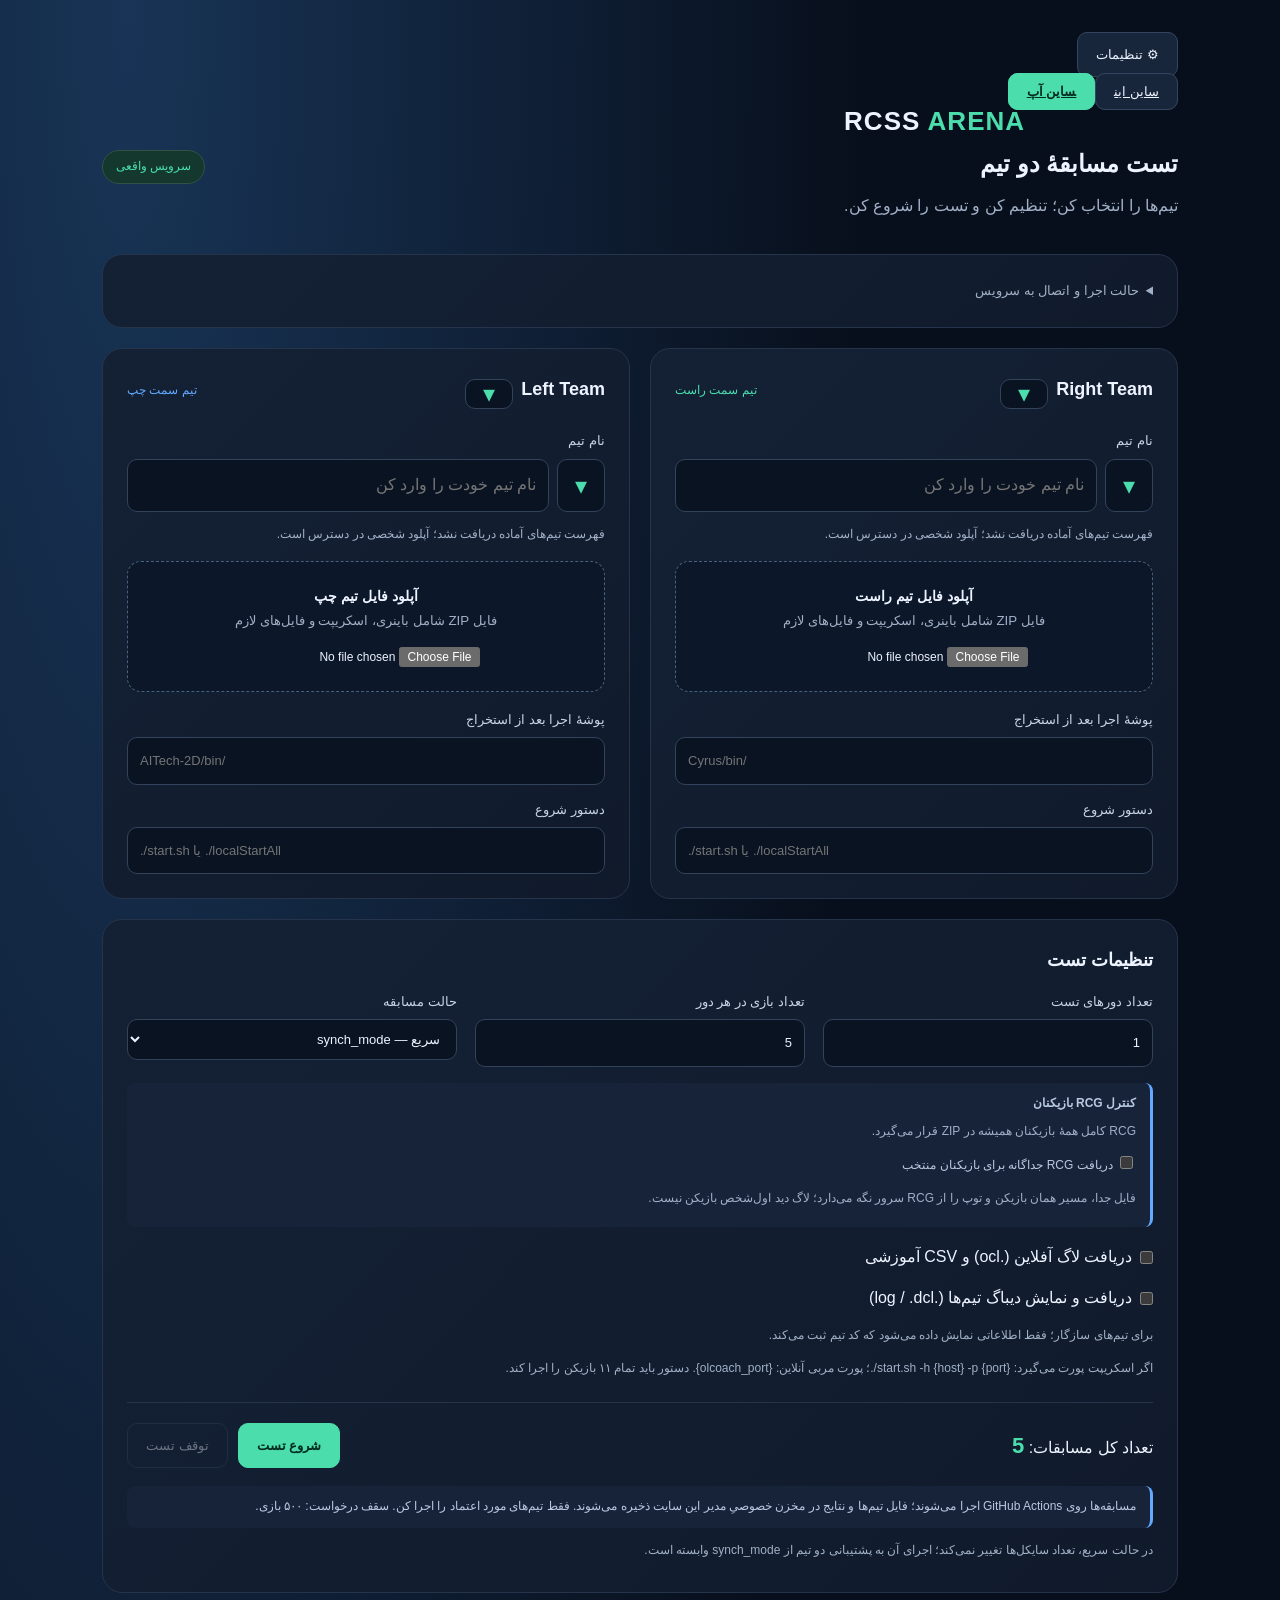
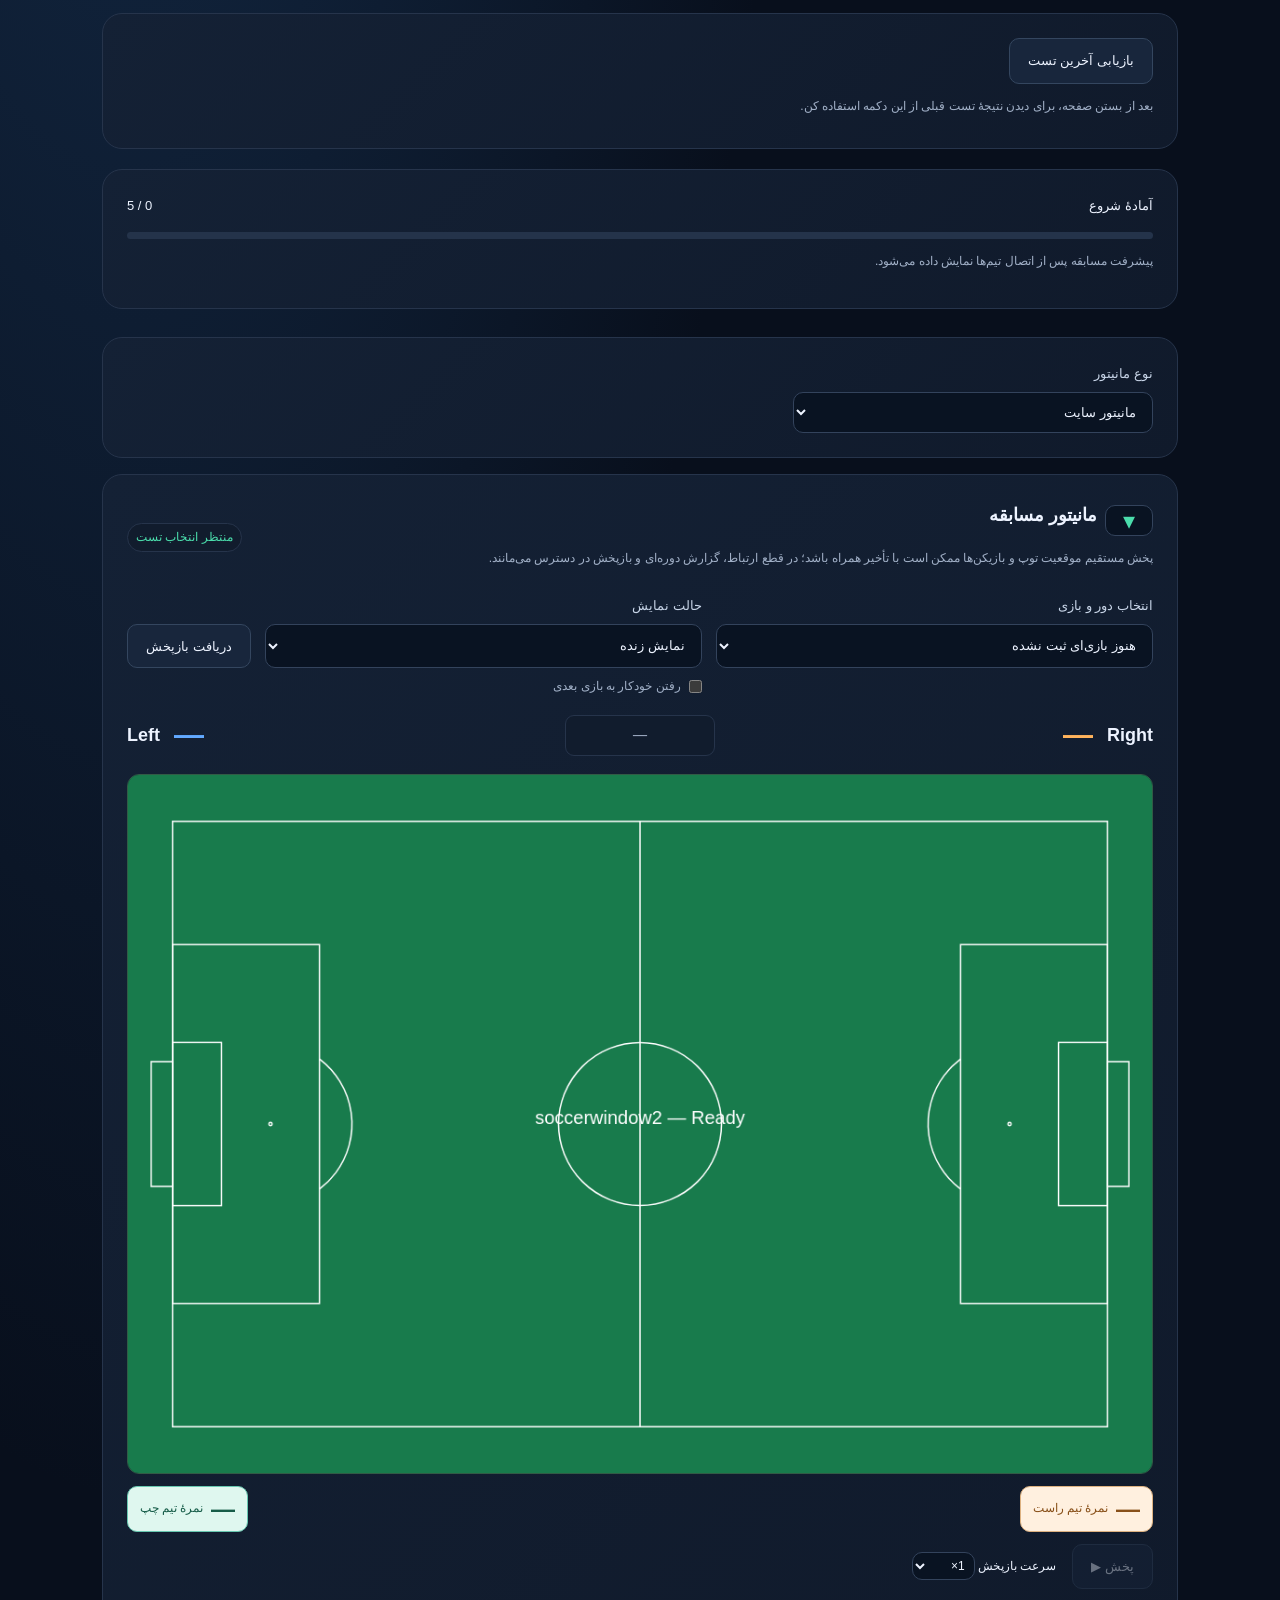
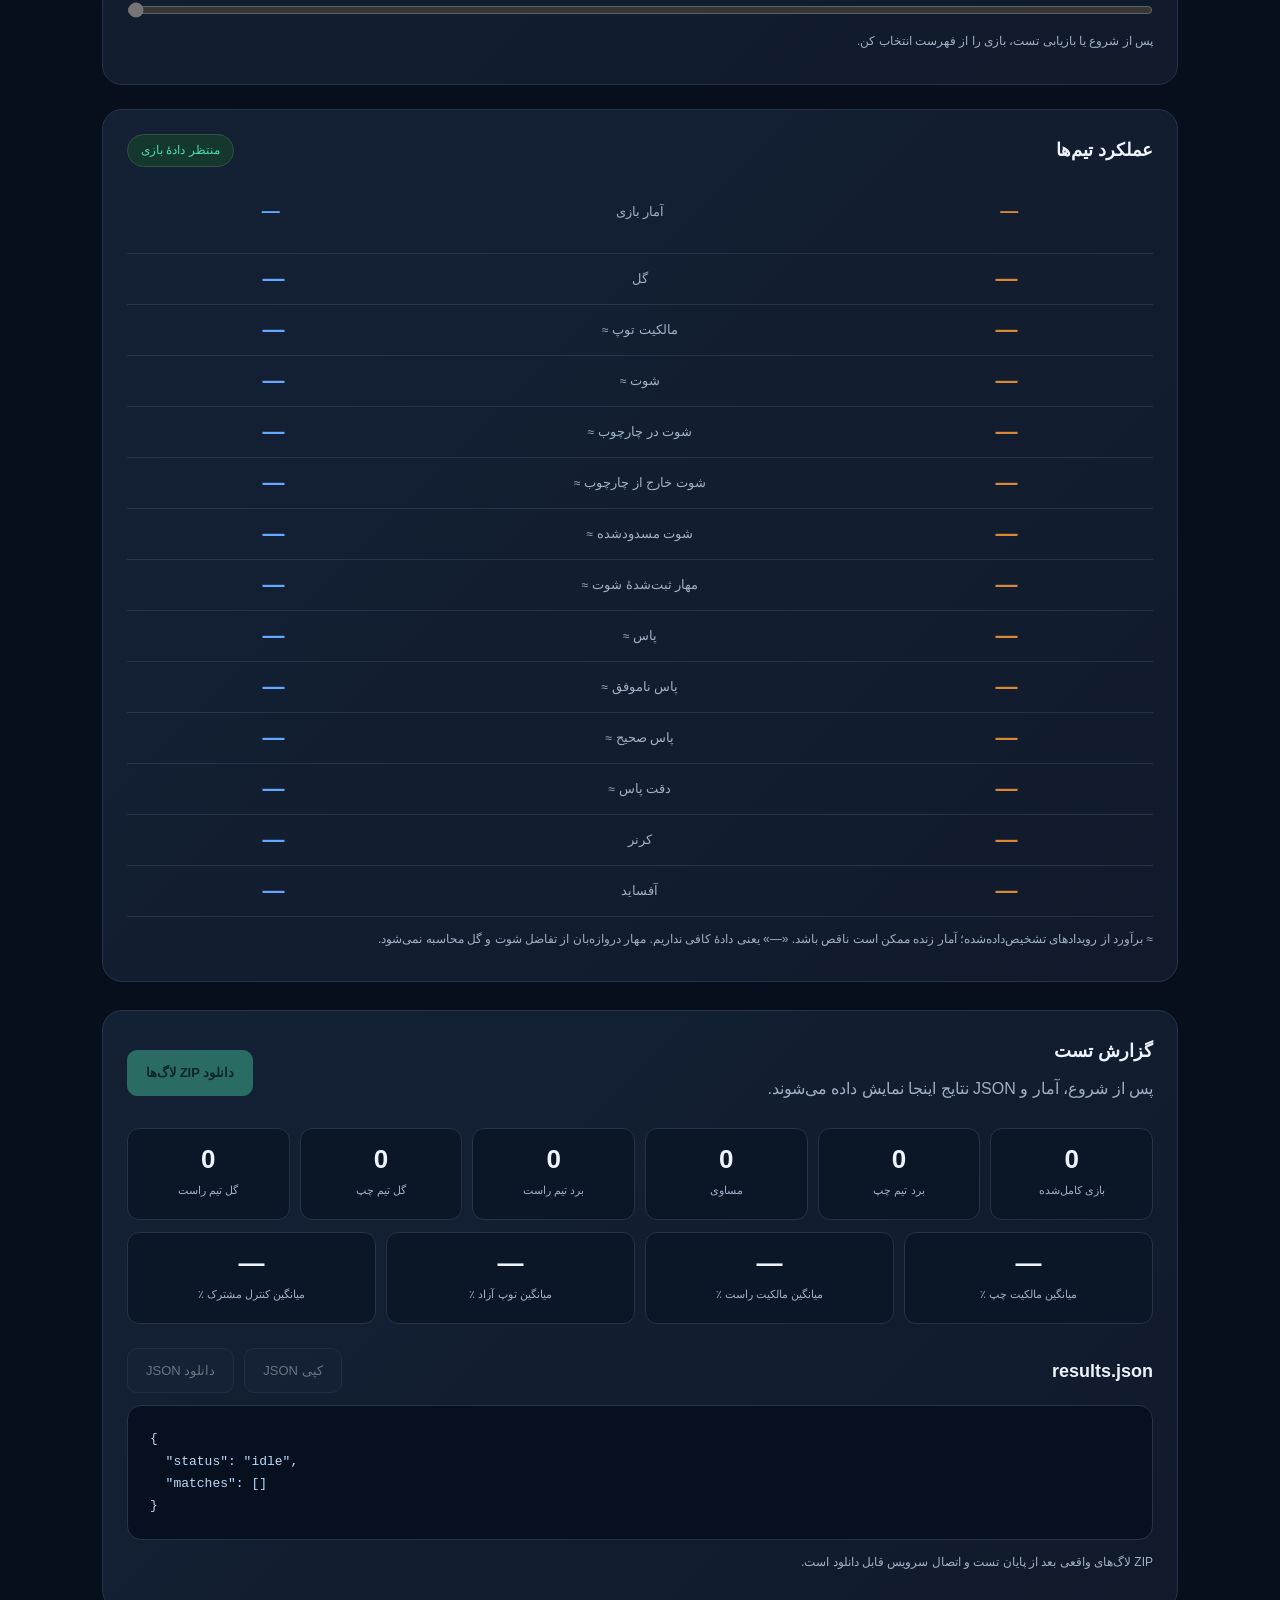
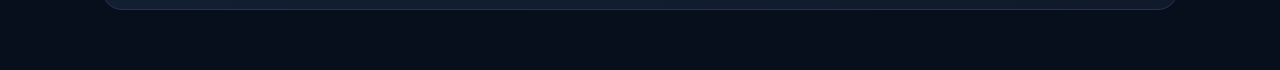
==== commit a7cfecda: "Add usage settings, themed plan checkout and verified automatic billing Replace personalization with" ====
--- a/static/index.html
+++ b/static/index.html
@@ -85,11 +85,13 @@
 #nativeLegacy[hidden],#nativeMonitor[hidden]{display:none!important}#monitorChooser{margin-top:28px;margin-bottom:16px}#monitorChooser .field{margin:0;max-width:360px}#nativeLegacy .monitor{margin-top:0}#nativeLegacy :is(.sw-title,.sw-menubar,.sw-toolbar,.sw-statusbar){display:none}#nativeLegacy .sw-content{padding:0}#nativeLegacy .sw-content h2{font-size:18px;color:var(--text)}#nativeLegacy .sw-content .foot{font-size:12px;color:var(--muted)}#nativeLegacy .sw-content .badge{color:var(--green);background:var(--panel);border-color:var(--line)}#nativeLegacy .sw-content .result-head{margin-bottom:18px}#nativeLegacy .sw-content #monitorFilePanel .upload{display:block;padding:22px 12px;margin:16px 0}#nativeLegacy .sw-content #monitorFilePanel .upload strong{font-size:14px}#nativeLegacy .sw-content #monitorFilePanel .upload small{display:block}#nativeLegacy .sw-content #monitorFilePanel .upload input{margin:14px auto 0;max-width:100%}.native-actions{display:flex;flex-wrap:wrap;gap:8px;margin:12px 0}#nativeFrame{display:block;width:100%;height:min(78vw,900px);min-height:360px;border:1px solid var(--line);border-radius:6px;background:#16191e}#nativeFrame[hidden]{display:none}#nativeFiles{display:flex;flex-wrap:wrap;gap:14px;padding:12px}#nativeFiles a{color:var(--blue)}.theme-options details{min-width:140px;padding:8px}.theme-options details>div{display:flex;gap:6px;padding-top:10px}html[dir=ltr] .personalization{margin-left:auto;margin-right:0}
 .native-site-controls{display:grid;grid-template-columns:minmax(140px,1fr) auto;gap:10px;align-items:end;margin:16px 0}.native-site-controls select{min-width:0;width:100%}.native-formation{border-top:1px solid var(--line);margin:18px 0;padding-top:16px}#nativeFormationCanvas{width:100%;max-width:650px;height:auto;border-radius:8px}.native-file-row{display:flex;gap:8px;align-items:center;width:100%;overflow-wrap:anywhere}#nativeFormationTable td{padding:5px 12px;border-bottom:1px solid var(--line)}@media(max-width:600px){.native-site-controls{grid-template-columns:minmax(0,1fr)}.native-formation .upload{width:100%;box-sizing:border-box}}
 </style>
+<link rel="stylesheet" href="/account-theme.css">
 </head>
 <body><div class="goal-toast" id="goalToast" role="status" aria-live="polite" aria-atomic="true"><strong id="goalToastTitle"></strong><span id="goalToastScore" dir="ltr"></span></div><main>
-<details class="personalization"><summary class="btn">شخصی‌سازی ▾</summary><div class="theme-options"><details><summary>رنگ</summary><div role="group"><button type="button" class="btn" id="themeLight" aria-pressed="false">تم روشن</button><button type="button" class="btn" id="themeDark" aria-pressed="true">تم مشکی</button></div></details><details><summary>زبان</summary><div role="group"><button type="button" class="btn" id="languageFa" aria-pressed="true">فارسی</button><button type="button" class="btn" id="languageEn" aria-pressed="false">English</button></div></details></div></details>
+<div class="account-topbar"><button class="btn settings-trigger" type="button" id="openSettings" aria-haspopup="dialog" aria-controls="settingsDialog"><span aria-hidden="true">⚙</span> تنظیمات</button><nav class="account-actions" aria-label="حساب کاربری"><a class="btn primary" href="/plans?plan=plus" id="topUpgrade" hidden>ارتقا به پلاس</a><a class="btn" href="/login" id="accountLogin">ساین این</a><a class="btn primary" href="/signup" id="accountSignup">ساین آپ</a><button class="btn" id="accountLogout" type="button" hidden>خروج</button></nav></div>
+<dialog class="settings-dialog" id="settingsDialog" aria-labelledby="settingsTitle"><div class="settings-head"><h2 id="settingsTitle">تنظیمات</h2><button type="button" class="icon-button" id="closeSettings" aria-label="بستن تنظیمات">×</button></div><div class="settings-layout"><nav class="settings-nav" role="tablist" aria-label="بخش‌های تنظیمات"><button type="button" role="tab" aria-selected="true" aria-controls="settingsUsage" id="usageTab" data-settings-tab="usage">مصرف · Usage</button><button type="button" role="tab" aria-selected="false" aria-controls="settingsPlan" id="planTab" data-settings-tab="plan">خرید پلن</button><button type="button" role="tab" aria-selected="false" aria-controls="settingsAppearance" id="appearanceTab" data-settings-tab="appearance">ظاهر و زبان</button></nav><div class="settings-content"><section id="settingsUsage" role="tabpanel" aria-labelledby="usageTab"><p class="account-caption" id="accountStatus">حساب کاربری</p><div class="usage-title"><h3>مصرف بازی‌ها</h3><span class="plan-pill" id="accountTier">رایگان</span></div><p id="accountQuota" role="status">در حال دریافت…</p><div class="usage-meter" id="usageMeter" role="progressbar" aria-label="بازی‌های مصرف‌شده" aria-valuemin="0" aria-valuemax="30" aria-valuenow="0"><span id="usageFill"></span></div><div class="usage-detail"><span id="usageCount">—</span><span id="usageWindow">۲۴ ساعت اخیر</span></div><p class="foot" id="usageReset"></p><div class="quota-notice" id="quotaNotice" hidden><strong>سهمیهٔ این بازه تکمیل شده</strong><p>با ارتقای پلن، تست‌ها را ادامه بده.</p><a class="btn primary" id="quotaUpgrade" href="/plans?plan=plus">مشاهدهٔ پلاس</a></div><p class="message" id="settingsMessage" role="status"></p></section><section id="settingsPlan" role="tabpanel" aria-labelledby="planTab" hidden><p class="account-caption">پلن شما</p><h3 id="currentPlan">رایگان</h3><p id="planDescription">۳۰ بازی در هر ۲۴ ساعت</p><a class="btn primary" href="/plans" id="managePlan">مشاهده و خرید پلن</a><p class="foot">پلاس برای تست‌های بیشتر؛ پرو برای همهٔ خروجی‌ها.</p><div class="owner-setup" id="ownerSetup" hidden><p class="foot" id="setupStatus"></p></div></section><section id="settingsAppearance" role="tabpanel" aria-labelledby="appearanceTab" hidden><h3>ظاهر و زبان</h3><div class="theme-options"><details open><summary>رنگ</summary><div role="group" aria-label="تم"><button type="button" class="btn" id="themeLight" aria-pressed="false">تم روشن</button><button type="button" class="btn" id="themeDark" aria-pressed="true">تم مشکی</button></div></details><details><summary>زبان</summary><div role="group" aria-label="زبان"><button type="button" class="btn" id="languageFa" aria-pressed="true">فارسی</button><button type="button" class="btn" id="languageEn" aria-pressed="false">English</button></div></details></div></section></div></div></dialog>
 <header><div><div class="brand" dir="ltr">RCSS <span>ARENA</span></div><h1>تست مسابقهٔ دو تیم</h1><p>تیم‌ها را انتخاب کن؛ تنظیم کن و تست را شروع کن.</p></div><span class="badge" id="modeBadge">سرویس واقعی</span></header>
-<section class="card account-card" aria-label="حساب و اشتراک"><div class="result-head"><div><h2 id="accountStatus">حساب کاربری</h2><p id="accountQuota" role="status"></p></div><div class="buttons"><a class="btn primary" href="/login" id="accountLogin">ورود</a><a class="btn" href="/signup" id="accountSignup">ساخت حساب</a><button class="btn" id="accountLogout" type="button" hidden>خروج</button></div></div><details><summary>اشتراک‌های یک‌ماهه ▾</summary><div class="grid account-plans"><div class="note"><h3>پلاس</h3><p><del>۵۰٬۰۰۰ تومان</del> ← <strong>۳۰٬۰۰۰ تومان</strong></p><p>نوبت تست نامحدود؛ حداکثر ۱۰۰ بازی در هر درخواست. خروجی RCL، RCG و JSON.</p></div><div class="note"><h3>پرو</h3><p><del>۷۰٬۰۰۰ تومان</del> ← <strong>۵۰٬۰۰۰ تومان</strong></p><p>نوبت تست نامحدود، همهٔ خروجی‌ها شامل CSV، لاگ آفلاین و دیباگ. سقف فنی هر درخواست: ۵۰۰ بازی.</p></div></div><p>پرداخت کارت‌به‌کارت به <bdi>6219861351359095</bdi>؛ اشتراک پس از بررسی و تأیید واریز توسط مالک فعال می‌شود.</p><form id="paymentForm"><div class="grid"><label class="field">اشتراک<select id="paymentPlan"><option value="plus">پلاس — ۳۰٬۰۰۰ تومان</option><option value="pro">پرو — ۵۰٬۰۰۰ تومان</option></select></label><label class="field">شمارهٔ پیگیری واریز<input id="paymentReference" inputmode="numeric" required minlength="6" maxlength="40" dir="ltr"></label></div><button class="btn primary" id="submitPayment" type="submit">ثبت پرداخت برای بررسی</button></form><p id="paymentMessage" role="status" aria-live="polite"></p><div id="paymentHistory"></div></details><details id="adminPayments" hidden><summary>مدیریت پرداخت‌ها ▾</summary><p>پیش از تأیید، مبلغ و شمارهٔ پیگیری را با واریز واقعی در حساب بانکی تطبیق بده.</p><button class="btn" id="refreshPayments" type="button">تازه‌سازی</button><div id="pendingPayments"></div></details></section>
+<aside class="upgrade-banner" id="upgradeBanner" hidden aria-labelledby="upgradeTitle"><div><strong id="upgradeTitle">تست‌های بیشتر با پلاس</strong><p id="upgradeCopy">تعداد نوبت نامحدود؛ تا ۱۰۰ بازی در هر درخواست.</p></div><a class="btn primary" href="/plans?plan=plus" id="upgradeLink">مشاهدهٔ پلاس <span aria-hidden="true">↗</span></a></aside>
 <details class="card connection"><summary>حالت اجرا و اتصال به سرویس</summary><div class="connection-body"><label class="field">حالت اجرا<select id="mode"><option value="demo">آزمایشی (نتایج ساختگی)</option><option value="server" selected>اجرای ابری — GitHub Actions</option><option value="personal">اجرای روی Ubuntu شخصی</option></select></label><label class="field">آدرس سرویس<input class="ltr" id="api" placeholder="https://your-service.example" autocomplete="url"></label></div><p class="foot">در حالت واقعی، فایل‌ها به سرویس انتخاب‌شده ارسال می‌شوند. این سایت به‌تنهایی سرور RCSS را اجرا نمی‌کند.</p><div id="personalPanel" hidden><button class="btn" id="personalPair" type="button">اتصال Ubuntu شخصی</button><span id="personalStatus" role="status">Worker هنوز متصل نیست</span><p class="foot">Worker باید روی Ubuntu روشن بماند. سرور، تیم‌ها و فایل‌ها روی سیستم خودت اجرا و ذخیره می‌شوند. مانیتور محلی: 127.0.0.1:6000</p><a href="https://github.com/tahalkhaftan/RCSS-arena/blob/main/PERSONAL_WORKER_FA.md" target="_blank" rel="noopener">راهنمای نصب روی Ubuntu</a><pre id="personalCommand" dir="ltr" style="white-space:pre-wrap;overflow-wrap:anywhere" hidden></pre></div></details>
 <form id="form" novalidate>
 <div class="teams">
